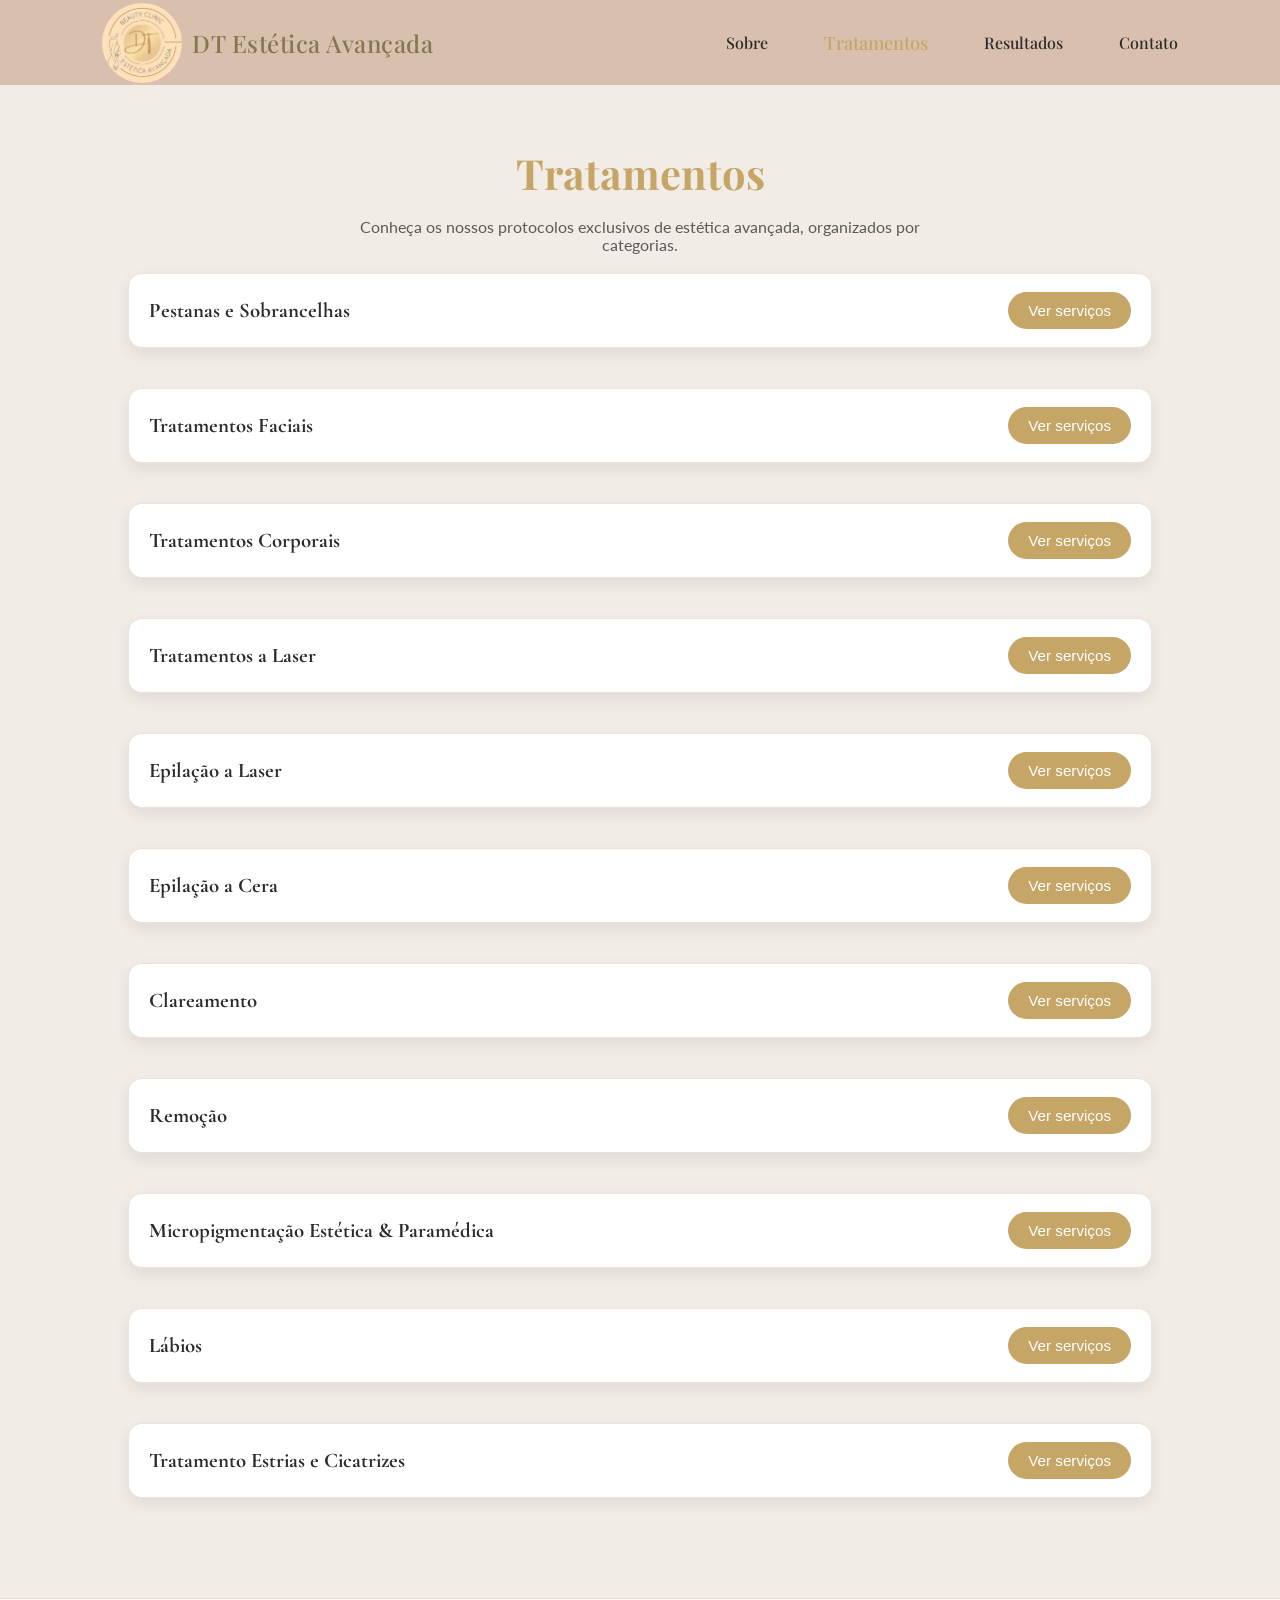
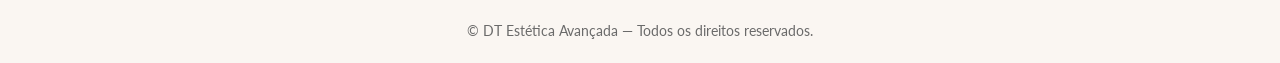
==== tratamentos.html @ d6fdc786 "upgrade" ====
<!DOCTYPE html>
<html lang="pt-BR">

<head>
  <meta charset="UTF-8">
  <title>Tratamentos – DT Estética Avançada</title>
  <meta name="viewport" content="width=device-width, initial-scale=1.0">
  <link rel="stylesheet" href="./assets/css/styles.css?v=2">
  <link
    href="https://fonts.googleapis.com/css2?family=Playfair+Display:wght@500;700&family=Lato:wght@300;400;700&display=swap"
    rel="stylesheet">
  <link href="https://fonts.googleapis.com/css2?family=Cormorant+Garamond:wght@300;400;500;600;700&display=swap"
    rel="stylesheet">

</head>

<body>

  <header class="topbar">
    <a href="index.html" class="logo">
      <img src="./assets/img/logo-dt1.png" alt="Logo DT Estética Avançada">
      <span class="brand-name">DT Estética Avançada</span>
    </a>

    <nav class="menu-desktop">
      <a href="index.html#sobre">Sobre</a>
      <a href="tratamentos.html" class="active">Tratamentos</a>
      <a href="index.html#resultados">Resultados</a>
      <a href="index.html#contato">Contato</a>
    </nav>

    <button class="menu-toggle">
      <span></span>
      <span></span>
      <span></span>
    </button>
  </header>

  <!-- MENU MOBILE -->
  <nav class="menu-mobile">
    <a href="index.html#sobre">Sobre</a>
    <a href="tratamentos.html" class="active">Tratamentos</a>
    <a href="index.html#resultados">Resultados</a>
    <a href="index.html#contato">Contato</a>
  </nav>
  <section id="tratamentos" class="section section-dark">
    <h2 class="section-title">Tratamentos</h2>
    <p class="section-text">
      Conheça os nossos protocolos exclusivos de estética avançada, organizados por categorias.
    </p>

    <br>

    <!-- ================================== -->
    <!-- CATEGORIA: Pestanas e Sobrancelhas -->
    <!-- ================================== -->
    
    <div class="categoria">
      <div class="categoria-header">
        <div class="categoria-info">
          <!-- <img src="./assets/img/pestana.jpg" altg="Pestanas e Sobrancelhas" class="categoria-img"> -->
          <h3 id="pestanas">Pestanas e Sobrancelhas</h3>
        </div>
        <button class="categoria-toggle">Ver serviços</button>
      </div>

      <div class="categoria-content">

        <div class="tratamento-card">
          <div class="card-header">
            <h4>Design de sobrancelha com Henna</h4>
            <button class="card-toggle">Abrir</button>
          </div>
          <div class="card-content">
            <p>Experimente a arte das sobrancelhas perfeitas com o nosso serviço de design de sobrancelhas com henna.
              Esta técnica irresistível realça a sua beleza natural, proporcionando sobrancelhas bem definidas e com uma
              cor vibrante que dura várias semanas. A henna garante um efeito duradouro e é uma alternativa mais suave
              em comparação com os métodos tradicionais de tintura. Deixe que os nossos profissionais cuidem de si e
              revelem o melhor do seu olhar de forma segura e elegante.</p>
            <p><strong>Preço:</strong> 13€</p>
            <p style="font-size: 14px; color: grey;">40 min</p>
            <button class="btn-agendar">Agendar</button>
          </div>
        </div>

        <div class="tratamento-card">
          <div class="card-header">
            <h4>Threading de Sobrancelhas</h4>
            <button class="card-toggle">Abrir</button>
          </div>
          <div class="card-content">
            <p>Desfrute de sobrancelhas perfeitamente moldadas com a nossa técnica de threading. Este método gentil
              realça a sua beleza natural, proporcionando um acabamento limpo e definido. Sinta-se confiante e radiante
              com sobrancelhas bem feitas e de forma impecável.</p>
            <p><strong>Preço:</strong> 13€</p>
            <p style="font-size: 14px; color: grey;">15 min</p>
            <button class="btn-agendar">Agendar</button>
          </div>
        </div>

        <div class="tratamento-card">
          <div class="card-header">
            <h4>Threading Buço + queixo</h4>
            <button class="card-toggle">Abrir</button>
          </div>
          <div class="card-content">
            <p>Experimente uma definição perfeita para o seu buço e queixo com a técnica de threading. Este serviço
              delicado remove pelos indesejados de forma precisa, deixando a sua pele suave e com um aspeto impecável.
            </p>
            <p><strong>Preço:</strong> 14px</p>
            <p style="font-size: 14px; color: grey;">20 min</p>
            <button class="btn-agendar">Agendar</button>
          </div>
        </div>

        <div class="tratamento-card">
          <div class="card-header">
            <h4>Combo Threading buço e sobrancelhas</h4>
            <button class="card-toggle">Abrir</button>
          </div>
          <div class="card-content">
            <p>Revitalize o seu olhar com a nossa combinação perfeita de threading para buço e sobrancelhas. Este
              serviço delicado e preciso garante um acabamento limpo e elegante, realçando a sua beleza natural de forma
              imediata e eficaz.</p>
            <p><strong>Preço:</strong> 21,50€</p>
            <p style="font-size: 14px; color: grey;">20 min</p>
            <button class="btn-agendar">Agendar</button>
          </div>
        </div>

        <div class="tratamento-card">
          <div class="card-header">
            <h4>Threading Buço</h4>
            <button class="card-toggle">Abrir</button>
          </div>
          <div class="card-content">
            <p>Realce a beleza do seu rosto com uma técnica milenar que remove suavemente os pelos do buço.</p>
            <p><strong>Preço:</strong> 9€</p>
            <p style="font-size: 14px; color: grey;">15 min</p>
            <button class="btn-agendar">Agendar</button>
          </div>
        </div>

        <div class="tratamento-card">
          <div class="card-header">
            <h4>Threading rosto completo</h4>
            <button class="card-toggle">Abrir</button>
          </div>
          <div class="card-content">
            <p>Desfrute de um rosto perfeitamente definido com o nosso serviço de threading completo. Esta técnica
              delicada remove suavemente os pelos indesejados, realçando a sua beleza natural e proporcionando um
              acabamento suave e elegante. Sinta-se confiante e radiante!</p>
            <p><strong>Preço:</strong> 30€</p>
            <p style="font-size: 14px; color: grey;">35 min</p>
            <button class="btn-agendar">Agendar</button>
          </div>
        </div>

        <div class="tratamento-card">
          <div class="card-header">
            <h4>Threading maçãs do rosto</h4>
            <button class="card-toggle">Abrir</button>
          </div>
          <div class="card-content">
            <p>Através de um processo de threading, proporcionamos definição e suavidade, resultando numa aparência
              fresca e natural. Experimente a beleza de um acabamento impecável e sinta-se radiante todos os dias.</p>
            <p><strong>Preço:</strong> 9,50€</p>
            <p style="font-size: 14px; color: grey;">20 min</p>
            <button class="btn-agendar">Agendar</button>
          </div>
        </div>

        <div class="tratamento-card">
          <div class="card-header">
            <h4>Lifting de pestanas</h4>
            <button class="card-toggle">Abrir</button>
          </div>
          <div class="card-content">
            <p>Dê um toque especial ao seu olhar com um lifting de pestanas, uma técnica que realça a forma natural dos
              seus cílios. Desfrute de um efeito levantado que proporciona um olhar mais aberto e radiante, sem a
              necessidade de rímel. A simplicidade do tratamento oferece uma beleza duradoura que ilumina o seu dia a
              dia.</p>
            <p><strong>Preço:</strong> 30,00€</p>
            <p style="font-size: 14px; color: grey;">1 h e 30 min</p>
            <button class="btn-agendar">Agendar</button>
          </div>
        </div>

        <div class="tratamento-card">
          <div class="card-header">
            <h4>Brow lamination</h4>
            <button class="card-toggle">Abrir</button>
          </div>
          <div class="card-content">
            <p>Transforme o seu olhar com a técnica de laminação de sobrancelhas, que realça a sua beleza natural. Este
              serviço não só alisa e define os fios, mas também oferece uma coloração que intensifica a expressão do seu
              rosto. A laminação é ideal para quem deseja sobrancelhas perfeitas e bem preservadas, garantindo um visual
              elegante e sofisticado. Deixe-nos cuidar das suas sobrancelhas, para que você possa brilhar em qualquer
              ocasião.</p>
            <p><strong>Preço:</strong> 30,00€</p>
            <p style="font-size: 14px; color: grey;">40 min</p>
            <button class="btn-agendar">Agendar</button>
          </div>
        </div>

        <div class="tratamento-card">
          <div class="card-header">
            <h4>Lifting de pestanas</h4>
            <button class="card-toggle">Abrir</button>
          </div>
          <div class="card-content">
            <p>Dê um toque especial ao seu olhar com um lifting de pestanas, uma técnica que realça a forma natural dos
              seus cílios. Desfrute de um efeito levantado que proporciona um olhar mais aberto e radiante, sem a
              necessidade de rímel. A simplicidade do tratamento oferece uma beleza duradoura que ilumina o seu dia a
              dia.</p>
            <p><strong>Preço:</strong> 30,00€</p>
            <p style="font-size: 14px; color: grey;">1 h e 30 min</p>
            <button class="btn-agendar">Agendar</button>
          </div>
        </div>
      </div>
    </div>

    <!-- ===================== -->
    <!-- CATEGORIA: Tratamentos Faciais-->
    <!-- ===================== -->
    <div class="categoria">
      <div class="categoria-header">
        <div class="categoria-info">
          <!-- <img src="./assets/img/micropigmentacao.png" alt="Micropigmentação Estética e Paramédica" class="categoria-img"> -->
          <h3 id="facial">Tratamentos Faciais</h3>
        </div>
        <button class="categoria-toggle">Ver serviços</button>
      </div>

      <div class="categoria-content">

        <div class="tratamento-card">
          <div class="card-header">
            <h4>Limpeza de Pele Suave (manutenção)</h4>
            <button class="card-toggle">Abrir</button>
          </div>
          <div class="card-content">
            <p>Revitalize a sua pele com uma experiência de limpeza suave que deixa o seu rosto fresco e radiante. Este
              tratamento delicado remove impurezas, promovendo um aspecto saudável e luminoso, perfeito para a
              manutenção da sua beleza natural.</p>
            <p><strong>Preço:</strong> 45€</p>
            <p style="font-size: 14px; color: grey;">1 h</p>
            <button class="btn-agendar">Agendar</button>
          </div>
        </div>

        <div class="tratamento-card">
          <div class="card-header">
            <h4>Limpeza de Pele Profunda Personalizada</h4>
            <button class="card-toggle">Abrir</button>
          </div>
          <div class="card-content">
            <p>Renove a sua pele com um tratamento completo que a desintoxica e revitaliza. A nossa Limpeza de Pele
              Profunda Personalizada combina higienização e esfoliação com a extração de cravos e impurezas, seguido da
              aplicação de ativos calmantes e hidratantes.</p>
            <br>
            <p>Diferenciamos o nosso serviço com uma análise detalhada da pele, garantindo que as suas necessidades
              específicas sejam atendidas. Com a LED terapia, promovemos regeneração, cicatrização e controle da
              oleosidade, acompanhando cada passo com conselhos personalizados para o cuidado em casa.</p>
            <br>
            <p>Experimente o resultado de uma pele mais limpa, equilibrada, luminosa e saudável. Ideal para quem busca
              não apenas uma limpeza, mas um verdadeiro tratamento profissional.</p>
            <p><strong>Preço:</strong> 70€</p>
            <p style="font-size: 14px; color: grey;">2 h</p>
            <button class="btn-agendar">Agendar</button>
          </div>
        </div>

        <div class="tratamento-card">
          <div class="card-header">
            <h4>Combo Glow (Limpeza de Pele + Peeling Hollywood)</h4>
            <button class="card-toggle">Abrir</button>
          </div>
          <div class="card-content">
            <p>Descubra um brilho radiante com o nosso tratamento que combina limpeza profunda e peeling Hollywood. Este
              processo revitalizante remove impurezas e renova a pele, proporcionando uma aparência fresca e luminosa.
              Sinta-se confiante e rejuvenescida com cada sessão.</p>
            <p><strong>Preço:</strong> 149€</p>
            <p style="font-size: 14px; color: grey;">2 h</p>
            <button class="btn-agendar">Agendar</button>
          </div>
        </div>

        <div class="tratamento-card">
          <div class="card-header">
            <h4>Protocolo de rejuvenescimento (suavização de rugas e linhas de expressão)</h4>
            <button class="card-toggle">Abrir</button>
          </div>
          <div class="card-content">
            <p>Descubra os benefícios transformadores da combinação de radiofrequência e fios de seda, uma abordagem
              inovadora para o rejuvenescimento facial. Este tratamento visa suavizar rugas e linhas de expressão,
              promovendo uma pele mais firme e radiante. Ao estimular a produção de colágeno, ele revitaliza a pele
              enquanto os fios de seda proporcionam sustentação instantânea. Ideal para quem busca uma aparência
              rejuvenescida e equilibrada, este protocolo oferece resultados visíveis e duradouros. Experimente e sinta
              a diferença na sua pele!</p>
            <p><strong>Preço:</strong> a partir de 65€</p>
            <p style="font-size: 14px; color: grey;">1 h</p>
            <button class="btn-agendar">Agendar</button>
          </div>
        </div>

        <div class="tratamento-card">
          <div class="card-header">
            <h4>Radiofrequência facial</h4>
            <button class="card-toggle">Abrir</button>
          </div>
          <div class="card-content">
            <p>Descubra um tratamento inovador que ajuda a estimular a firmeza e a elasticidade da pele do rosto. A
              radiofrequência facial é uma opção eficaz para promover um aspecto rejuvenescido, resultando numa pele
              visivelmente mais tonificada e suave.</p>
            <p><strong>Preço:</strong> 40€</p>
            <p style="font-size: 14px; color: grey;">40 min</p>
            <button class="btn-agendar">Agendar</button>
          </div>
        </div>

        <div class="tratamento-card">
          <div class="card-header">
            <h4>BBGLOW (efeito de pele uniforme/base)</h4>
            <button class="card-toggle">Abrir</button>
          </div>
          <div class="card-content">
            <p>Experimente um brilho radiante e uma aparência suave com o nosso tratamento BB Glow. Esta técnica
              inovadora proporciona um efeito luminoso à sua pele, a hidratação e uniformização são promovidas. Ideal
              para quem procura uma pele com aspecto saudável e vibrante.</p>
            <p><strong>Preço:</strong> 60€</p>
            <p style="font-size: 14px; color: grey;">1 h</p>
            <button class="btn-agendar">Agendar</button>
          </div>
        </div>

        <div class="tratamento-card">
          <div class="card-header">
            <h4>Dermaplaning</h4>
            <button class="card-toggle">Abrir</button>
          </div>
          <div class="card-content">
            <p>Experimente uma pele suave e radiante com um tratamento que elimina células mortas e pelos finos. Este
              serviço proporciona uma limpeza profunda, preparando a sua pele para receber outros cuidados e maquiagem
              de forma mais eficaz. Sinta a diferença e renove o seu brilho natural!</p>
            <p><strong>Preço:</strong> 30€</p>
            <p style="font-size: 14px; color: grey;">30 min</p>
            <button class="btn-agendar">Agendar</button>
          </div>
        </div>

        <div class="tratamento-card">
          <div class="card-header">
            <h4>Microagulhamento (Tratamento de poros, redução de cicatrizes de acne, suavização de rugas finas)</h4>
            <button class="card-toggle">Abrir</button>
          </div>
          <div class="card-content">
            <p>Descubra uma pele renovada através de uma técnica inovadora que promove a regeneração celular. O
              microagulhamento cria micro-perfurações na pele, estimulando a produção de colágeno e oferecendo uma
              aparência saudável e revitalizada. Esta abordagem avançada é ideal para quem deseja um rosto mais jovem e
              radiante. Transforme a sua pele e sinta a diferença!</p>
            <p><strong>Preço:</strong> 70€</p>
            <p style="font-size: 14px; color: grey;">40 min</p>
            <button class="btn-agendar">Agendar</button>
          </div>
        </div>

        <div class="tratamento-card">
          <div class="card-header">
            <h4>Peeling Hollywood</h4>
            <button class="card-toggle">Abrir</button>
          </div>
          <div class="card-content">
            <p>Experimente uma transformação radiante com o nosso tratamento Peeling Hollywood. Este peeling facial
              suaviza a pele, promovendo um brilho saudável e rejuvenescido, perfeito para revitalizar a sua aparência e
              destacar a sua beleza natural.</p>
            <p><strong>Preço:</strong> 70€</p>
            <p style="font-size: 14px; color: grey;">40 min</p>
            <button class="btn-agendar">Agendar</button>
          </div>
        </div>

        <div class="tratamento-card">
          <div class="card-header">
            <h4>Tratamento para melasma</h4>
            <button class="card-toggle">Abrir</button>
          </div>
          <div class="card-content">
            <p>Transforme a aparência da sua pele com um tratamento especializado que visa reduzir a pigmentação e
              uniformizar o tom. Este serviço proporciona cuidados direcionados para minimizar a visibilidade do
              melasma, deixando a sua pele mais radiante e saudável.</p>
            <p><strong>Preço:</strong> 70€</p>
            <p style="font-size: 14px; color: grey;">1 h</p>
            <button class="btn-agendar">Agendar</button>
          </div>
        </div>

        <div class="tratamento-card">
          <div class="card-header">
            <h4>Radiofrequência avançada (diatermia) + ativos</h4>
            <button class="card-toggle">Abrir</button>
          </div>
          <div class="card-content">
            <p>Descubra o poder da radiofrequência avançada para uma pele mais firme e rejuvenescida. Este tratamento
              inovador utiliza tecnologia tecar terapia para estimular a produção de colágeno, promovendo um efeito
              tensor imediado. Ideal para suavizar linhas de expressão e melhorar a elasticidade da pele do rosto, esta
              técnica não invasiva é a solução perfeita para quem busca um aspecto mais jovem e radiante. Aproveite os
              benefícios de um tratamento seguro e eficaz, personalizado para realçar a sua beleza natural.</p>
            <p><strong>Preço:</strong> a partir de 65€</p>
            <p style="font-size: 14px; color: grey;">40 min</p>
            <button class="btn-agendar">Agendar</button>
          </div>
        </div>

      </div>
    </div>


    <!-- ===================== -->
    <!-- CATEGORIA: Tratamentos Corporais-->
    <!-- ===================== -->
    <div class="categoria">
      <div class="categoria-header">
        <div class="categoria-info">
          <!-- <img src="./assets/img/facial.png" alt="Tratamentos Faciais" class="categoria-img"> -->
          <h3 id="corporal">Tratamentos Corporais</h3>
        </div>
        <button class="categoria-toggle">Ver serviços</button>
      </div>
      <div class="categoria-content">

        <div class="tratamento-card">
          <div class="card-header">
            <h4>Pressoterapia (corpo inteiro) + Drenagem (1 zona)</h4>
            <button class="card-toggle">Abrir</button>
          </div>
          <div class="card-content">
            <p>Descubra uma experiência única com a combinação perfeita de Pressoterapia e Drenagem. Este tratamento revitalizante ajuda a melhorar a circulação e a promover um bem-estar geral, proporcionando uma sensação de leveza e relaxamento ao corpo. Experimente a harmonia entre pressão e drenagem para um cuidado completo e completo do seu corpo.</p>
            <p><strong>Preço:</strong> 60€</p>
            <p style="font-size: 14px; color: grey;">1 h</p>
            <button class="btn-agendar">Agendar</button>
          </div>
        </div>

        <div class="tratamento-card">
          <div class="card-header">
            <h4>Protocolo anticelulítico + Ativos</h4>
            <button class="card-toggle">Abrir</button>
          </div>
          <div class="card-content">
            <p>Revitalize seu corpo com o nosso inovador Protocolo Anticelulitico. Este tratamento especializado utiliza a eletroterapia para ajudar a reduzir a aparência da celulite, proporcionando uma pele mais suave e tonificada. Experimente uma técnica eficaz que combina tecnologia avançada com cuidados personalizados, e sinta a diferença ao longo das sessões. O nosso objetivo é deixar você mais confiante e satisfeita com seu corpo.</p>
            <p><strong>Preço:</strong> 60€</p>
            <p style="font-size: 14px; color: grey;">1 h</p>
            <button class="btn-agendar">Agendar</button>
          </div>
        </div>

        <div class="tratamento-card">
          <div class="card-header">
            <h4>Tratamento abdômen flacidez (Diatermia)</h4>
            <button class="card-toggle">Abrir</button>
          </div>
          <div class="card-content">
            <p>Experimente uma abordagem inovadora para combater a flacidez abdominal com a diatermia. Este tratamento proporciona uma sensação de bem-estar enquanto promove a firmeza da pele, ajudando a melhorar a sua aparência e a sua autoconfiança. Sinta-se renovado e revitalizado com este serviço especializado.</p>
            <p><strong>Preço:</strong> 80€</p>
            <p style="font-size: 14px; color: grey;">1 h</p>
            <button class="btn-agendar">Agendar</button>
          </div>
        </div>

        <div class="tratamento-card">
          <div class="card-header">
            <h4>EMS (Tonificação muscular) + ativo</h4>
            <button class="card-toggle">Abrir</button>
          </div>
          <div class="card-content">
            <p>Experimente um novo nível de bem-estar com o nosso tratamento de tonificação muscular. Este serviço visa ajudar a fortalecer e definir a musculatura, promovendo uma sensação de leveza e bem-estar.</p>
            <p><strong>Preço:</strong> 45€</p>
            <p style="font-size: 14px; color: grey;">40 m</p>
            <button class="btn-agendar">Agendar</button>
          </div>
        </div>

        <div class="tratamento-card">
          <div class="card-header">
            <h4>Lipolaser + massagem + ativo</h4>
            <button class="card-toggle">Abrir</button>
          </div>
          <div class="card-content">
            <p>Experimente uma nova abordagem para a eliminação de gordura localizada de forma eficaz e não invasiva. O tratamento com Lipolaser utiliza tecnologia avançada para ajudar a esculpir o seu corpo, proporcionando uma sensação de renovação e bem-estar. Sinta-se mais confiante e radiante após cada sessão.</p>
            <p><strong>Preço:</strong> 45€</p>
            <p style="font-size: 14px; color: grey;">40 m</p>
            <button class="btn-agendar">Agendar</button>
          </div>
        </div>

        <div class="tratamento-card">
          <div class="card-header">
            <h4>Drenagem linfática (corpo inteiro)</h4>
            <button class="card-toggle">Abrir</button>
          </div>
          <div class="card-content">
            <p>Descubra um mundo de bem-estar com uma massagem relaxante que promove a drenagem linfática. Este tratamento suave ajuda a reduzir o inchaço, melhora a circulação e proporciona uma sensação de leveza e frescura ao seu corpo. Deixe-se envolver por um momento de pura tranquilidade e autocuidado..</p>
            <p><strong>Preço:</strong> 65€</p>
            <p style="font-size: 14px; color: grey;">40 m</p>
            <button class="btn-agendar">Agendar</button>
          </div>
        </div>

        <div class="tratamento-card">
          <div class="card-header">
            <h4>Drenagem linfática (Abdômen + Braços + Pernas)</h4>
            <button class="card-toggle">Abrir</button>
          </div>
          <div class="card-content">
            <p>Descubra o relaxamento e o bem-estar que a drenagem linfática proporciona. Este tratamento suave e revitalizante é ideal para ajudar a reduzir a retenção de líquidos e promover a circulação saudável no abdômen, braços e pernas, permitindo que sinta-se leve e renovado.</p>
            <p><strong>Preço:</strong> 55€</p>
            <p style="font-size: 14px; color: grey;">1 h</p>
            <button class="btn-agendar">Agendar</button>
          </div>
        </div>

        <div class="tratamento-card">
          <div class="card-header">
            <h4>Drenagem linfática (abdômen)</h4>
            <button class="card-toggle">Abrir</button>
          </div>
          <div class="card-content">
            <p>Liberte-se do inchaço e sinta-se mais leve com a massagem de drenagem linfática focada no abdômen. Este tratamento delicado ajuda a promover a circulação e a eliminar toxinas, proporcionando uma sensação de bem-estar e relaxamento. Experimente uma pausa revigorante na sua rotina.</p>
            <p><strong>Preço:</strong> 40€</p>
            <p style="font-size: 14px; color: grey;">40 min</p>
            <button class="btn-agendar">Agendar</button>
          </div>
        </div>

        <div class="tratamento-card">
          <div class="card-header">
            <h4>Drenagem linfática (pernas)</h4>
            <button class="card-toggle">Abrir</button>
          </div>
          <div class="card-content">
            <p>Desfrute de uma sensação de leveza e bem-estar com a massagem de drenagem linfática para as pernas. Este tratamento suave ajuda a reduzir o inchaço e a promover a circulação, proporcionando uma experiência relaxante e revitalizante. Deixe as suas pernas renovadas e prontas para brilhar!</p>
            <p><strong>Preço:</strong> 40€</p>
            <p style="font-size: 14px; color: grey;">40 min</p>
            <button class="btn-agendar">Agendar</button>
          </div>
        </div>

        <div class="tratamento-card">
          <div class="card-header">
            <h4>Drenagem linfática (braços)</h4>
            <button class="card-toggle">Abrir</button>
          </div>
          <div class="card-content">
            <p>Liberte-se da tensão e do inchaço com esta massagem rejuvenescente para os braços. Este tratamento visa promover uma melhor circulação e bem-estar, ajudando a relaxar e revitalizar a sua pele. Sinta a diferença com um pouco de cuidado dedicado só a si.</p>
            <p><strong>Preço:</strong> 30€</p>
            <p style="font-size: 14px; color: grey;">25 min</p>
            <button class="btn-agendar">Agendar</button>
          </div>
        </div>

        <div class="tratamento-card">
          <div class="card-header">
            <h4>Detox corporal (manta de sudação + massagem + creme termo ativo)</h4>
            <button class="card-toggle">Abrir</button>
          </div>
          <div class="card-content">
            <p>Revitalize o seu corpo e mente com uma massagem que favorece a desintoxicação. Este tratamento ajuda a eliminar toxinas e a promover uma sensação de bem-estar, proporcionando uma experiência relaxante que irá deixar você renovado.</p>
            <p><strong>Preço:</strong> 50€</p>
            <p style="font-size: 14px; color: grey;">1 h</p>
            <button class="btn-agendar">Agendar</button>
          </div>
        </div>

        <div class="tratamento-card">
          <div class="card-header">
            <h4>Massagem relaxante (Corpo Inteiro)</h4>
            <button class="card-toggle">Abrir</button>
          </div>
          <div class="card-content">
            <p>Desfrute de um momento de puro relaxamento com nossa massagem relaxante de corpo inteiro. Esta experiência é perfeita para aliviar tensões e promover uma sensação de bem-estar, cuidando do seu corpo e mente num ambiente acolhedor e tranquilo.</p>
            <p><strong>Preço:</strong> 65€</p>
            <p style="font-size: 14px; color: grey;">1 h</p>
            <button class="btn-agendar">Agendar</button>
          </div>
        </div>

        <div class="tratamento-card">
          <div class="card-header">
            <h4>Ultrassom + massagem modeladora</h4>
            <button class="card-toggle">Abrir</button>
          </div>
          <div class="card-content">
            <p>O tratamento de ultrassom é uma opção inovadora e eficaz para cuidar do seu corpo. Com tecnologia avançada, este serviço promove a suavização da pele e o alívio de tensões, proporcionando uma experiência relaxante e revitalizante. Descubra um novo nível de bem-estar e conforto para o seu corpo.</p>
            <p><strong>Preço:</strong> 45€</p>
            <p style="font-size: 14px; color: grey;">40 min</p>
            <button class="btn-agendar">Agendar</button>
          </div>
        </div>

        <div class="tratamento-card">
          <div class="card-header">
            <h4>Vacuoterapia</h4>
            <button class="card-toggle">Abrir</button>
          </div>
          <div class="card-content">
            <p>Descubra uma técnica inovadora que transforma seu corpo com resultados visíveis. A vacuoterapia estimula a circulação e facilita a drenagem linfática, levando a uma silhueta mais esculpida. Este tratamento eficaz e não invasivo não só realça sua beleza natural, mas também proporciona um profundo sentimento de relaxamento e bem-estar. Experimente e sinta a diferença na sua rotina de cuidados corporais.</p>
            <p><strong>Preço:</strong> 40€</p>
            <p style="font-size: 14px; color: grey;">40 min</p>
            <button class="btn-agendar">Agendar</button>
          </div>
        </div>

        <div class="tratamento-card">
          <div class="card-header">
            <h4>Radiofrequência corporal + massagem + ativos</h4>
            <button class="card-toggle">Abrir</button>
          </div>
          <div class="card-content">
            <p></p>
            <p><strong>Preço:</strong> 45€</p>
            <p style="font-size: 14px; color: grey;">40 min</p>
            <button class="btn-agendar">Agendar</button>
          </div>
        </div>

        <div class="tratamento-card">
          <div class="card-header">
            <h4>Criolipólise</h4>
            <button class="card-toggle">Abrir</button>
          </div>
          <div class="card-content">
            <p>Descubra uma forma inovadora de contornar a gordura localizada. A Criolipolise utiliza a tecnologia de resfriamento para ajudar a esculpir o corpo, proporcionando um tratamento eficaz e não invasivo. É a solução ideal para quem procura uma abordagem moderna e segura para melhorar a silhueta.</p>
            <p><strong>Preço:</strong> 250€</p>
            <p style="font-size: 14px; color: grey;">1 h</p>
            <button class="btn-agendar">Agendar</button>
          </div>
        </div>

        <div class="tratamento-card">
          <div class="card-header">
            <h4>Método SLIM DT (Harmonização Corporal 360°)</h4>
            <button class="card-toggle">Abrir</button>
          </div>
          <div class="card-content">
            <p>Descubra um novo patamar de bem-estar com a Harmonização Corporal. Este tratamento inovador combina técnicas avançadas para realçar sua silhueta de forma natural e harmoniosa. Beneficie-se de resultados visíveis e duradouros que promovem a sua autoestima e confiança. Permita-se essa transformação e sinta a diferença. Venha conhecer este método exclusivo, desenhado para atender suas necessidades corporais de maneira eficaz e gentil.</p>
            <p><strong>Preço:</strong> 1000€</p>
            <p style="font-size: 14px; color: grey;">3 h</p>
            <button class="btn-agendar">Agendar</button>
          </div>
        </div>
      </div>
    </div>


    <!-- ===================== -->
    <!-- CATEGORIA: tratamentos a laser -->
    <!-- ===================== -->
    <div class="categoria">
      <div class="categoria-header">
        <div class="categoria-info">
          <!-- <img src="./assets/img/depilacao.png" alt="Depilação" class="categoria-img"> -->
          <h3 id="laser">Tratamentos a Laser</h3>
        </div>
        <button class="categoria-toggle">Ver serviços</button>
      </div>

      <div class="categoria-content">

        <div class="tratamento-card">
          <div class="card-header">
            <h4>Tratamento vascular (raios)</h4>
            <button class="card-toggle">Abrir</button>
          </div>
          <div class="card-content">
            <p>Descubra uma nova abordagem para o cuidado das suas pernas com um tratamento que visa a redução de varizes. Esta solução, simples e eficaz, pode ajudar a melhorar a aparência da sua pele, proporcionando um efeito mais saudável e uniforme.</p>
            <p><strong>Preço:</strong> 45€</p>
            <p style="font-size: 14px; color: grey;"> 30 m</p>
            <button class="btn-agendar">Agendar</button>
          </div>
        </div>

        <div class="tratamento-card">
          <div class="card-header">
            <h4>Tratamento para herpes labial (3 sessões)</h4>
            <button class="card-toggle">Abrir</button>
          </div>
          <div class="card-content">
            <p>O seu sorriso merece o melhor cuidado. O tratamento para herpes labial é uma solução eficaz que atua diretamente na pele dos lábios, promovendo um alívio rápido e uma recuperação saudável. Venha experimentar uma abordagem profissional que visa restaurar a sua confiança e bem-estar.</p>
            <p><strong>Preço:</strong> 99€</p>
            <p style="font-size: 14px; color: grey;"> 15 m</p>
            <button class="btn-agendar">Agendar</button>
          </div>
        </div>

        <div class="tratamento-card">
          <div class="card-header">
            <h4>Tratamento fungos e micoses de unha</h4>
            <button class="card-toggle">Abrir</button>
          </div>
          <div class="card-content">
            <p>Revitalize a saúde das suas unhas com um tratamento inovador que combate fungos e micoses. Este serviço utiliza tecnologia avançada para promover a recuperação e bem-estar das suas unhas, garantindo que se sintam e pareçam saudáveis novamente.</p>
            <p><strong>Preço:</strong> 50€</p>
            <p style="font-size: 14px; color: grey;"> 20 m</p>
            <button class="btn-agendar">Agendar</button>
          </div>
        </div>
      </div>
    </div>


    <!-- ===================== -->
    <!-- CATEGORIA: Epilação a laser -->
    <!-- ===================== -->
    <div class="categoria">
      <div class="categoria-header">
        <div class="categoria-info">
          <!-- <img src="./assets/img/remodelacao.png" alt="Remodelação Corporal" class="categoria-img"> -->
          <h3 id="epilacao-laser">Epilação a Laser</h3>
        </div>
        <button class="categoria-toggle">Ver serviços</button>
      </div>

      <div class="categoria-content">

        <div class="tratamento-card">
          <div class="card-header">
            <h4>Buço + queixo</h4>
            <button class="card-toggle">Abrir</button>
          </div>
          <div class="card-content">
            <p></p>
            <p><strong>Preço:</strong> 20€</p>
            <button class="btn-agendar">Agendar</button>
            <p style="font-size: 14px; color: grey;"> 20 m</p>
          </div>
        </div>

        <div class="tratamento-card">
          <div class="card-header">
            <h4>Corpo completo ( Axila + virilha completa + pernas completas)</h4>
            <button class="card-toggle">Abrir</button>
          </div>
          <div class="card-content">
            <p>Experimente o conforto e a suavidade da pele perfeitamente depilada com a nossa depilação a laser. Este serviço abrangente elimina os pelos das axilas, virilhas e pernas, proporcionando resultados duradouros e uma pele lisinha. Ideal para quem busca praticidade e conforto no dia a dia.</p>
            <p><strong>Preço:</strong> 70€</p>
            <p style="font-size: 14px; color: grey;"> 1 h</p>
            <button class="btn-agendar">Agendar</button>
          </div>
        </div>

        <div class="tratamento-card">
          <div class="card-header">
            <h4>Corpo completo ( axila + virilha completa + pernas completas + braços completos )</h4>
            <button class="card-toggle">Abrir</button>
          </div>
          <div class="card-content">
            <p></p>
            <p><strong>Preço:</strong> 85€</p>
            <p style="font-size: 14px; color: grey;"> 1 h</p>
            <button class="btn-agendar">Agendar</button>
            
          </div>
        </div>

        <div class="tratamento-card">
          <div class="card-header">
            <h4>Corpo completo (Axila + Virilha completa + pernas completas + braços completos + rosto completo)</h4>
            <button class="card-toggle">Abrir</button>
          </div>
          <div class="card-content">
            <p></p>
            <p><strong>Preço:</strong> 95€</p>
            <p style="font-size: 14px; color: grey;"> 1 h e 30 m</p>
            <button class="btn-agendar">Agendar</button>
          
          </div>
        </div>

        <div class="tratamento-card">
          <div class="card-header">
            <h4>Virilha Completa (parte íntima toda) + perinal</h4>
            <button class="card-toggle">Abrir</button>
          </div>
          <div class="card-content">
            <p></p>
            <p><strong>Preço:</strong> 35€</p>
            <p style="font-size: 14px; color: grey;"> 20 m</p>
            <button class="btn-agendar">Agendar</button>
          </div>
        </div>

        <div class="tratamento-card">
          <div class="card-header">
            <h4>Axilas</h4>
            <button class="card-toggle">Abrir</button>
          </div>
          <div class="card-content">
            <p></p>
            <p><strong>Preço:</strong> 25€</p>
            <p style="font-size: 14px; color: grey;"> 10 m</p>
            <button class="btn-agendar">Agendar</button>
          </div>
        </div>

        <div class="tratamento-card">
          <div class="card-header">
            <h4>Axila + Virilha (completa)</h4>
            <button class="card-toggle">Abrir</button>
          </div>
          <div class="card-content">
            <p>Desfrute de uma pele suave e sem pelos com o tratamento de depilação a laser nas axilas e virilha completa. Este serviço oferece uma solução eficaz e duradoura para a remoção de pelos indesejados, proporcionando conforto e confiança no seu dia a dia.</p>
            <p><strong>Preço:</strong> 55€</p>
            <p style="font-size: 14px; color: grey;"> 1 h</p>
            <button class="btn-agendar">Agendar</button>
          </div>
        </div>

        <div class="tratamento-card">
          <div class="card-header">
            <h4>Axila + Virilha (cavada)</h4>
            <button class="card-toggle">Abrir</button>
          </div>
          <div class="card-content">
            <p></p>
            <p><strong>Preço:</strong> 35€</p>
            <p style="font-size: 14px; color: grey;"> 20 m</p>
            <button class="btn-agendar">Agendar</button>
          </div>
        </div>

        <div class="tratamento-card">
          <div class="card-header">
            <h4>Pernas Completa</h4>
            <button class="card-toggle">Abrir</button>
          </div>
          <div class="card-content">
            <p>Experimente a suavidade e a liberdade de uma pele sem pelos com a nossa depilação a laser de pernas inteiras. Este tratamento eficaz proporciona uma solução duradoura para a remoção indesejada de pelos, garantindo uma pele macia e bem cuidada.</p>
            <p><strong>Preço:</strong> 40€</p>
            <p style="font-size: 14px; color: grey;"> 35 m</p>
            <button class="btn-agendar">Agendar</button>
          </div>
        </div>

        <div class="tratamento-card">
          <div class="card-header">
            <h4>Rosto Completo</h4>
            <button class="card-toggle">Abrir</button>
          </div>
          <div class="card-content">
            <p>Experimente a suavidade e o conforto de uma pele livre de pelos com a depilação a laser de rosto completo. Este tratamento eficaz e duradouro ajuda a minimizar a aparência de pelos indesejados, proporcionando um acabamento limpo e radiante ao seu rosto.</p>
            <p><strong>Preço:</strong> 30€</p>
            <p style="font-size: 14px; color: grey;"> 25 m</p>
            <button class="btn-agendar">Agendar</button>
          </div>
        </div>

        <div class="tratamento-card">
          <div class="card-header">
            <h4>Aréola Mamaria</h4>
            <button class="card-toggle">Abrir</button>
          </div>
          <div class="card-content">
            <p>Revitalize a parte mais delicada do seu corpo com a nossa especialidade na remoção de tatuagens da aréola mamária. Este serviço oferece uma abordagem segura e eficiente, proporcionando um resultado harmonioso e natural, destacando a beleza única da sua pele.</p>
            <p><strong>Preço:</strong> 45€</p>
            <p style="font-size: 14px; color: grey;"> 20 m</p>
            <button class="btn-agendar">Agendar</button>
          </div>
        </div>

        <div class="tratamento-card">
          <div class="card-header">
            <h4>Interglúteos</h4>
            <button class="card-toggle">Abrir</button>
          </div>
          <div class="card-content">
            <p>Descubra a suavidade e o conforto que a depilação a laser pode oferecer. Com o tratamento focado na área interglútea, você pode desfrutar de uma pele livre de pelos indesejados, proporcionando uma sensação de frescura e higiene.</p>
            <p><strong>Preço:</strong> 20€</p>
            <p style="font-size: 14px; color: grey;"> 1h e 15 m</p>
            <button class="btn-agendar">Agendar</button>
          </div>
        </div>
        
        <div class="tratamento-card">
          <div class="card-header">
            <h4>Glúteos</h4>
            <button class="card-toggle">Abrir</button>
          </div>
          <div class="card-content">
            <p>Sinta-se confiante e livre com o nosso serviço de depilação a laser para as nádegas. Este tratamento eficaz e confortável remove pelos indesejados, proporcionando uma pele suave e duradoura. Faça uma pausa dos métodos tradicionais e descubra uma nova forma de cuidar do seu corpo com resultados notáveis.</p>
            <p><strong>Preço:</strong> 25€</p>
            <p style="font-size: 14px; color: grey;"> 20 m</p>
            <button class="btn-agendar">Agendar</button>
          </div>
        </div>

        <div class="tratamento-card">
          <div class="card-header">
            <h4>Mãos</h4>
            <button class="card-toggle">Abrir</button>
          </div>
          <div class="card-content">
            <p>Descubra a suavidade e a frescura que as suas mãos merecem com a depilação a laser. Este serviço proporciona uma experiência confortável e eficaz, eliminando os pelos indesejados de forma duradoura, para que possa exibir mãos impecáveis e bem cuidadas em qualquer ocasião.</p>
            <p><strong>Preço:</strong> 15€</p>
            <p style="font-size: 14px; color: grey;"> 15 m</p>
            <button class="btn-agendar">Agendar</button>
          </div>
        </div>

        <div class="tratamento-card">
          <div class="card-header">
            <h4>Pés</h4>
            <button class="card-toggle">Abrir</button>
          </div>
          <div class="card-content">
            <p>Diga adeus aos pelos indesejados com a nossa depilação a laser para os pés e dedos dos pés. Esta técnica avançada proporciona uma solução eficaz e de longa duração, deixando a sua pele suave e bem cuidada. Experimente um tratamento que realça a beleza dos seus pés!</p>
            <p><strong>Preço:</strong> 15€</p>
            <p style="font-size: 14px; color: grey;"> 15 m</p>
            <button class="btn-agendar">Agendar</button>
          </div>
        </div>

        <div class="tratamento-card">
          <div class="card-header">
            <h4>Buço</h4>
            <button class="card-toggle">Abrir</button>
          </div>
          <div class="card-content">
            <p></p>
            <p><strong>Preço:</strong> 15€</p>
            <p style="font-size: 14px; color: grey;"> 15 m</p>
            <button class="btn-agendar">Agendar</button>
          </div>
        </div>

        <div class="tratamento-card">
          <div class="card-header">
            <h4>Corpo inteiro (masculino)</h4>
            <button class="card-toggle">Abrir</button>
          </div>
          <div class="card-content">
            <p></p>
            <p><strong>Preço:</strong> 130€</p>
            <p style="font-size: 14px; color: grey;"> 1 h e 30m</p>
            <button class="btn-agendar">Agendar</button>
          </div>
        </div>
      </div>
    </div>

    <!-- ===================== -->
    <!-- CATEGORIA: Epilação a cera -->
    <!-- ===================== -->

    <div class="categoria">
      <div class="categoria-header">
        <div class="categoria-info">
          <!-- <img src="./assets/img/depilacao.png" alt="Depilação" class="categoria-img"> -->
          <h3 id="epilacao-cera">Epilação a Cera</h3>
        </div>
        <button class="categoria-toggle">Ver serviços</button>
      </div>

      <div class="categoria-content">

        <div class="tratamento-card">
          <div class="card-header">
            <h4>Corpo inteiro</h4>
            <button class="card-toggle">Abrir</button>
          </div>
          <div class="card-content">
            <p>Este tratamento remove eficazmente os pelos indesejados, proporcionando uma pele lisa e sedosa. Experimente a sensação revigorante de um corpo livre de pelos e desfrute de um toque suave por mais tempo.</p>
            <p><strong>Preço:</strong> 45€</p>
            <p style="font-size: 14px; color: grey;"> 1 h</p>
            <button class="btn-agendar">Agendar</button>
          </div>
        </div>

        <div class="tratamento-card">
          <div class="card-header">
            <h4>Virilha completa</h4>
            <button class="card-toggle">Abrir</button>
          </div>
          <div class="card-content">
            <p>Experimente a sensação de suavidade e bem-estar com um tratamento de depilação completo. Este serviço cuida da sua pele, proporcionando uma remoção eficaz dos pelos indesejados, para que se sinta fresca e confiante. Aproveite a nossa técnica cuidadosa e profissional, ideal para todas as ocasiões.</p>
            <p><strong>Preço:</strong> 10€</p>
            <p style="font-size: 14px; color: grey;"> 10 m</p>
            <button class="btn-agendar">Agendar</button>
          </div>
        </div>

        <div class="tratamento-card">
          <div class="card-header">
            <h4>Virilha Bikini</h4>
            <button class="card-toggle">Abrir</button>
          </div>
          <div class="card-content">
            <p>Descubra a suavidade e o conforto de uma depilação completa na linha do bikini. Este tratamento eficaz, realizado com cera, proporciona uma pele lisinha e bem cuidada, ideal para se sentir confiante e fresca em qualquer ocasião.</p>
            <p><strong>Preço:</strong> 15€</p>
            <p style="font-size: 14px; color: grey;"> 1 h</p>
            <button class="btn-agendar">Agendar</button>
          </div>
        </div>

        <div class="tratamento-card">
          <div class="card-header">
            <h4>Pernas Completas</h4>
            <button class="card-toggle">Abrir</button>
          </div>
          <div class="card-content">
            <p>Experimente a suavidade e o conforto de pernas perfeitamente depiladas. A nossa técnica de depilação com cera garante um resultado duradouro e uma pele lisa, ideal para aproveitar qualquer ocasião com confiança e bem-estar.</p>
            <p><strong>Preço:</strong> 25€</p>
            <p style="font-size: 14px; color: grey;"> 1 h</p>
            <button class="btn-agendar">Agendar</button>
          </div>
        </div>

        <div class="tratamento-card">
          <div class="card-header">
            <h4>Sobrancelhas</h4>
            <button class="card-toggle">Abrir</button>
          </div>
          <div class="card-content">
            <p>Realce o seu olhar com um contorno perfeito. A depilação de sobrancelhas com cera proporciona uma forma limpa e definida, ajudando a emoldurar o rosto com elegância. Desfrute de um momento relaxante enquanto confiamos no cuidado dos seus traços.</p>
            <p><strong>Preço:</strong> 10€</p>
            <p style="font-size: 14px; color: grey;"> 10 m</p>
            <button class="btn-agendar">Agendar</button>
          </div>
        </div>

        <div class="tratamento-card">
          <div class="card-header">
            <h4>Queixo</h4>
            <button class="card-toggle">Abrir</button>
          </div>
          <div class="card-content">
            <p>Descubra a suavidade e a frescura de uma pele impecável com a nossa depilação do queixo a cera. Este serviço remove eficazmente os pelos indesejados, proporcionando uma aparência limpa e radiante, ideal para realçar a sua beleza natural.</p>
            <p><strong>Preço:</strong> 5€</p>
            <p style="font-size: 14px; color: grey;"> 10 m</p>
            <button class="btn-agendar">Agendar</button>
          </div>
        </div>

        <div class="tratamento-card">
          <div class="card-header">
            <h4>Buço</h4>
            <button class="card-toggle">Abrir</button>
          </div>
          <div class="card-content">
            <p>Descubra uma forma eficaz de realçar a beleza do seu rosto com a depilação a cera dos lábios. Este tratamento remove suavemente os pelos indesejados, proporcionando uma pele lisa e macia, ideal para um acabamento elegante e radiante.</p>
            <p><strong>Preço:</strong> 10€</p>
            <p style="font-size: 14px; color: grey;"> 10 m</p>
            <button class="btn-agendar">Agendar</button>
          </div>
        </div>

        <div class="tratamento-card">
          <div class="card-header">
            <h4>Axilas</h4>
            <button class="card-toggle">Abrir</button>
          </div>
          <div class="card-content">
            <p>Experimente a suavidade e o conforto de uma depilação com cera nas axilas. Este serviço oferece uma solução eficaz para uma pele lisa e livre de pelos, permitindo que se sinta fresca e confiante no seu dia a dia.</p>
            <p><strong>Preço:</strong> 12€</p>
            <p style="font-size: 14px; color: grey;"> 20 m</p>
            <button class="btn-agendar">Agendar</button>
          </div>
        </div>

        <div class="tratamento-card">
          <div class="card-header">
            <h4>1/2 Perna</h4>
            <button class="card-toggle">Abrir</button>
          </div>
          <div class="card-content">
            <p>Experimente a suavidade e frescura de uma pele livre de pelos com a nossa depilação de meia perna. Este serviço proporciona uma remoção eficaz e rápida dos pelos, garantindo um acabamento bonito e duradouro que realça a sua confiança e beleza.</p>
            <p><strong>Preço:</strong> 16€</p>
            <p style="font-size: 14px; color: grey;"> 30 m</p>
            <button class="btn-agendar">Agendar</button>
          </div>
        </div>
      </div>
    </div>

    <!-- ===================== -->
    <!-- CATEGORIA: Clareamento-->
    <!-- ===================== -->
    <div class="categoria">
      <div class="categoria-header">
        <div class="categoria-info">
          <!-- <img src="./assets/img/depilacao.png" alt="Depilação" class="categoria-img"> -->
          <h3 id="clareamento">Clareamento</h3>
        </div>
        <button class="categoria-toggle">Ver serviços</button>
      </div>

      <div class="categoria-content">

        <div class="tratamento-card">
          <div class="card-header">
            <h4>Clareamento Íntimo Virilha (Marca Biquíni)</h4>
            <button class="card-toggle">Abrir</button>
          </div>
          <div class="card-content">
            <p></p>
            <p><strong>Preço:</strong> 70€</p>
            <p style="font-size: 14px; color: grey;"> 1 h</p>
            <button class="btn-agendar">Agendar</button>
          </div>
        </div>

        <div class="tratamento-card">
          <div class="card-header">
            <h4>Clareamento Íntimo (Parte Íntima Completa)</h4>
            <button class="card-toggle">Abrir</button>
          </div>
          <div class="card-content">
            <p></p>
            <p><strong>Preço:</strong> 120€</p>
            <p style="font-size: 14px; color: grey;"> 1 h</p>
            <button class="btn-agendar">Agendar</button>
          </div>
        </div>

        <div class="tratamento-card">
          <div class="card-header">
            <h4>Axilas</h4>
            <button class="card-toggle">Abrir</button>
          </div>
          <div class="card-content">
            <p></p>
            <p><strong>Preço:</strong> 50€</p>
            <p style="font-size: 14px; color: grey;"> 45 m</p>
            <button class="btn-agendar">Agendar</button>
          </div>
        </div>

        <div class="tratamento-card">
          <div class="card-header">
            <h4>Axilas e Virilha Completa</h4>
            <button class="card-toggle">Abrir</button>
          </div>
          <div class="card-content">
            <p></p>
            <p><strong>Preço:</strong> 150€</p>
            <p style="font-size: 14px; color: grey;"> 1 h</p>
            <button class="btn-agendar">Agendar</button>
          </div>
        </div>

        <div class="tratamento-card">
          <div class="card-header">
            <h4>Internas de Coxa</h4>
            <button class="card-toggle">Abrir</button>
          </div>
          <div class="card-content">
            <p></p>
            <p><strong>Preço:</strong> 100€</p>
            <p style="font-size: 14px; color: grey;"> 1 h</p>
            <button class="btn-agendar">Agendar</button>
          </div>
        </div>

        <div class="tratamento-card">
          <div class="card-header">
            <h4>Colo (manchas de melanose solar)</h4>
            <button class="card-toggle">Abrir</button>
          </div>
          <div class="card-content">
            <p>Transforme a sua pele com um brilho natural ao eliminar manchas causadas pela melanose solar. Este serviço de clareamento proporciona uma uniformidade na tonalidade da pele, resultando em uma aparência suave e radiante que irá destacar a sua beleza.</p>
            <p><strong>Preço:</strong> 80€</p>
            <p style="font-size: 14px; color: grey;"> 1 h</p>
            <button class="btn-agendar">Agendar</button>
          </div>
        </div>

        <div class="tratamento-card">
          <div class="card-header">
            <h4>Manchas melanose solar (mãos)</h4>
            <button class="card-toggle">Abrir</button>
          </div>
          <div class="card-content">
            <p></p>
            <p><strong>Preço:</strong> 50€</p>
            <p style="font-size: 14px; color: grey;"> 35 m</p>
            <button class="btn-agendar">Agendar</button>
          </div>
        </div>

        <div class="tratamento-card">
          <div class="card-header">
            <h4>Pescoço</h4>
            <button class="card-toggle">Abrir</button>
          </div>
          <div class="card-content">
            <p></p>
            <p><strong>Preço:</strong> 60€</p>
            <p style="font-size: 14px; color: grey;"> 40 m</p>
            <button class="btn-agendar">Agendar</button>
          </div>
        </div>

        <div class="tratamento-card">
          <div class="card-header">
            <h4>Manchas rosto</h4>
            <button class="card-toggle">Abrir</button>
          </div>
          <div class="card-content">
            <p>Transforme a sua pele e recupere a sua confiança com um tratamento específico que visa atenuar as manchas no rosto. Este serviço de clareamento proporciona um rosto mais uniforme e radiante, ajudando a realçar a sua beleza natural.</p>
            <p><strong>Preço:</strong> a partir de 50€</p>
            <p style="font-size: 14px; color: grey;"> 30 m</p>
            <button class="btn-agendar">Agendar</button>
          </div>
        </div>
      </div>
    </div>

    <!-- ===================== -->
    <!-- CATEGORIA: Remoção -->
    <!-- ===================== -->
    <div class="categoria">
      <div class="categoria-header">
        <div class="categoria-info">
          <!-- <img src="./assets/img/depilacao.png" alt="Depilação" class="categoria-img"> -->
          <h3 id="remocao">Remoção</h3>
        </div>
        <button class="categoria-toggle">Ver serviços</button>
      </div>

      <div class="categoria-content">

        <div class="tratamento-card">
          <div class="card-header">
            <h4>Remoção de manchas a laser (melanose solar)</h4>
            <button class="card-toggle">Abrir</button>
          </div>
          <div class="card-content">
            <p>Revitalize a pele do seu rosto ao eliminar manchas causadas pela exposição solar. A remoção de melanose solar é uma solução eficaz para promover uma aparência mais uniforme e luminosa, ajudando a restaurar a confiança na sua beleza natural.</p>
            <p><strong>Preço:</strong> 45€</p>
            <p style="font-size: 14px; color: grey;"> 35 m</p>
            <button class="btn-agendar">Agendar</button>
          </div>
        </div>

        <div class="tratamento-card">
          <div class="card-header">
            <h4>Remoção de sinais e verrugas (acrocórdons)</h4>
            <button class="card-toggle">Abrir</button>
          </div>
          <div class="card-content">
            <p>Transforme a sua pele com a remoção de sinais e verrugas. Este tratamento é ideal para eliminar acrocórdons de forma segura e eficaz, restaurando a sua confiança e suavidade à sua pele. Desfrute de um atendimento profissional, num ambiente acolhedor e dedicado ao seu bem-estar.</p>
            <p><strong>Preço:</strong> 35€</p>
            <p style="font-size: 14px; color: grey;"> 20 m</p>
            <button class="btn-agendar">Agendar</button>
          </div>
        </div>

        <div class="tratamento-card">
          <div class="card-header">
            <h4>Remoção de micropigmentação de sobrancelhas</h4>
            <button class="card-toggle">Abrir</button>
          </div>
          <div class="card-content">
            <p>Transforme as suas sobrancelhas com a nossa remoção de micropigmentação. Este serviço é ideal para quem deseja corrigir ou eliminar a pigmentação anterior de forma segura, permitindo que as suas sobrancelhas fiquem como você sempre quis. Desfrute de um tratamento profissional num ambiente acolhedor e confiante.</p>
            <p><strong>Preço:</strong> 65€</p>
            <p style="font-size: 14px; color: grey;"> 1 h</p>
            <button class="btn-agendar">Agendar</button>
          </div>
        </div>

        <div class="tratamento-card">
          <div class="card-header">
            <h4>Remoção de tatuagem</h4>
            <button class="card-toggle">Abrir</button>
          </div>
          <div class="card-content">
            <p>Diga adeus à tatuagem indesejada com nossa remoção especializada. O processo é seguro e efetivo, adaptando-se ao tamanho e pigmentação da sua tatuagem.</p>
            <p><strong>Preço:</strong> a partir de 50€</p>
            <p style="font-size: 14px; color: grey;"> 25 m</p>
            <button class="btn-agendar">Agendar</button>
          </div>
        </div>
      </div>
    </div>

    <!-- ===================== -->
    <!-- CATEGORIA: Micropigmentação Estética & Paramédica-->
    <!-- ===================== -->
    <div class="categoria">
      <div class="categoria-header">
        <div class="categoria-info">
          <!-- <img src="./assets/img/depilacao.png" alt="Depilação" class="categoria-img"> -->
          <h3 id="micropigmentacao">Micropigmentação Estética & Paramédica</h3>
        </div>
        <button class="categoria-toggle">Ver serviços</button>
      </div>

      <div class="categoria-content">

        <div class="tratamento-card">
          <div class="card-header">
            <h4>Microblading</h4>
            <button class="card-toggle">Abrir</button>
          </div>
          <div class="card-content">
            <p>Transforme a sua beleza com a técnica de microblading, que proporciona sobrancelhas perfeitamente definidas e naturais. Este método de micropigmentação fio a fio permite um resultado personalizado, focando em cada detalhe do seu olhar. Saia confiante com sobrancelhas que embelezam e realçam suas feições. Experimente a verdadeira arte da micropigmentação em um ambiente acolhedor e profissional.</p>
            <p><strong>Preço:</strong> 200€</p>
            <p style="font-size: 14px; color: grey;"> 1 h e 30 m</p>
            <button class="btn-agendar">Agendar</button>
          </div>
        </div>

        <div class="tratamento-card">
          <div class="card-header">
            <h4>Micropigmentação de sobrancelhas</h4>
            <button class="card-toggle">Abrir</button>
          </div>
          <div class="card-content">
            <p>Descubra uma nova forma de valorizar a sua beleza com a micropigmentação estética e paramédica. Este serviço inovador permite realçar traços e preencher áreas de maneira natural, proporcionando um resultado harmonioso e duradouro que destaca a sua confiança.</p>
            <p><strong>Preço:</strong> 200€</p>
            <p style="font-size: 14px; color: grey;"> 1 h e 30 m</p>
            <button class="btn-agendar">Agendar</button>
          </div>
        </div>

        <div class="tratamento-card">
          <div class="card-header">
            <h4>Micropigmentação eyeliner ( raiz de pestanas, efeito gatinho, sombreado)</h4>
            <button class="card-toggle">Abrir</button>
          </div>
          <div class="card-content">
            <p>Realce o olhar com um acabamento perfeito e natural através de micropigmentação eyeliner na raiz das pestanas. Este serviço proporciona definição e intensidade ao seu olhar, resultando em uma aparência atraente que realça a beleza dos seus olhos de forma duradoura.</p>
            <p><strong>Preço:</strong> a partir de 200€</p>
            <p style="font-size: 14px; color: grey;"> 1 h e 30 m</p>
            <button class="btn-agendar">Agendar</button>
          </div>
        </div>

        <div class="tratamento-card">
          <div class="card-header">
            <h4>Reconstrução periareolar/harmonização de aréolas</h4>
            <button class="card-toggle">Abrir</button>
          </div>
          <div class="card-content">
            <p>Descubra a arte da harmonização das aréolas com a nossa reconstrucção periareolar. Este tratamento de micropigmentação estética permite não só realçar a beleza natural, mas também restaurar a confiança, criando um efeito visual perfeito e harmonioso.</p>
            <p><strong>Preço:</strong> 300€</p>
            <p style="font-size: 14px; color: grey;"> 1h e 40 m</p>
            <button class="btn-agendar">Agendar</button>
          </div>
        </div>
      </div>
    </div>

    <!-- ===================== -->
    <!-- CATEGORIA: labios-->
    <!-- ===================== -->
    <div class="categoria">
      <div class="categoria-header">
        <div class="categoria-info">
          <!-- <img src="./assets/img/depilacao.png" alt="Depilação" class="categoria-img"> -->
          <h3 id="labios">Lábios</h3>
        </div>
        <button class="categoria-toggle">Ver serviços</button>
      </div>

      <div class="categoria-content">

        <div class="tratamento-card">
          <div class="card-header">
            <h4>Micropigmentação Labial (efeito batom)</h4>
            <button class="card-toggle">Abrir</button>
          </div>
          <div class="card-content">
            <p>Transforme os seus lábios com um toque de cor e definição que vai durar. O efeito batom do nosso serviço de Delineador de Lábios Permanente proporciona um resultado natural e irresistível, realçando a beleza dos seus lábios de forma prática e duradoura.</p>
            <p><strong>Preço:</strong> 200€</p>
            <p style="font-size: 14px; color: grey;"> 1 h e 30m</p>
            <button class="btn-agendar">Agendar</button>
          </div>
        </div>

        <div class="tratamento-card">
          <div class="card-header">
            <h4>Micropigmentação Labial (Revitalização labial)</h4>
            <button class="card-toggle">Abrir</button>
          </div>
          <div class="card-content">
            <p>Descubra o brilho e a cor natural dos seus lábios com a nossa técnica de revitalização labial. Este serviço suave e eficaz proporciona um efeito de volume e hidratação, realçando a beleza dos seus lábios de forma natural e duradoura. Transforme o seu sorriso e sinta-se confiante!</p>
            <p><strong>Preço:</strong> 200€</p>
            <p style="font-size: 14px; color: grey;"> 1 h e 30m</p>
            <button class="btn-agendar">Agendar</button>
          </div>
        </div>

        <div class="tratamento-card">
          <div class="card-header">
            <h4>Neutralização labial (lábios arroxeados, escuros ou manchados)</h4>
            <button class="card-toggle">Abrir</button>
          </div>
          <div class="card-content">
            <p>Desperte a verdadeira beleza dos seus lábios com a neutralização labial. Este tratamento inovador transforma lábios arroxeados, escuros ou manchados, proporcionando um acabamento equilibrado e harmonioso. A técnica suaviza as imperfeições e redefine o contorno, realçando a sua beleza natural de maneira elegante. Venha experimentar essa transformação única e sinta a confiança que lábios saudáveis podem trazer.</p>
            <p><strong>Preço:</strong> 250€</p>
            <p style="font-size: 14px; color: grey;">1 h e 30m</p>
            <button class="btn-agendar">Agendar</button>
          </div>
        </div>

        <div class="tratamento-card">
          <div class="card-header">
            <h4>Gam lips ( implantação com cor nos lábios) - durabilidade de até 2 meses</h4>
            <button class="card-toggle">Abrir</button>
          </div>
          <div class="card-content">
            <p>Realce a beleza dos seus lábios com um toque de cor! A aplicação dos gam lips proporciona um efeito vibrante e natural, com uma durabilidade de até 2 meses. Sinta-se confiante e radiante, pronta para brilhar em qualquer ocasião.</p>
            <p><strong>Preço:</strong> 80€</p>
            <p style="font-size: 14px; color: grey;"> 1 h</p>
            <button class="btn-agendar">Agendar</button>
          </div>
        </div>

        <div class="tratamento-card">
          <div class="card-header">
            <h4>Hidralips (efeito lip tint)</h4>
            <button class="card-toggle">Abrir</button>
          </div>
          <div class="card-content">
            <p>Transforme o seu sorriso com lábios irresistíveis e luminosos. O Hidralips oferece um efeito lip tint que realça a sua beleza natural, proporcionando um toque fresco e vibrante. Ideal para quem procura lábios hidratados e com um acabamento suave e radiante.</p>
            <p><strong>Preço:</strong> 45€</p>
            <p style="font-size: 14px; color: grey;"> 1 h</p>
            <button class="btn-agendar">Agendar</button>
          </div>
        </div>

        <div class="tratamento-card">
          <div class="card-header">
            <h4>Hidragloss (hidratação labial)</h4>
            <button class="card-toggle">Abrir</button>
          </div>
          <div class="card-content">
            <p>Revitalize os seus lábios com uma experiência única que proporciona suavidade e hidratação intensiva. A Hidragloss é o tratamento ideal para quem procura lábios irresistíveis e com um toque aveludado, recuperando a sua beleza natural e frescura.</p>
            <p><strong>Preço:</strong> 40€</p>
            <p style="font-size: 14px; color: grey;"> 40 m</p>
            <button class="btn-agendar">Agendar</button>
          </div>
        </div>
      </div>
    </div>

    <!-- ===================== -->
    <!-- CATEGORIA: Tratamento Estrias e Cicatrizes-->
    <!-- ===================== -->
    <div class="categoria">
      <div class="categoria-header">
        <div class="categoria-info">
          <!-- <img src="./assets/img/depilacao.png" alt="Depilação" class="categoria-img"> -->
          <h3 id="estrias">Tratamento Estrias e Cicatrizes</h3>
        </div>
        <button class="categoria-toggle">Ver serviços</button>
      </div>

      <div class="categoria-content">

        <div class="tratamento-card">
          <div class="card-header">
            <h4>Tratamento para Estrias e Cicatrizes</h4>
            <button class="card-toggle">Abrir</button>
          </div>
          <div class="card-content">
            <p>Transforme a sua pele com um tratamento especializado que visa atenuar estrias e cicatrizes. Este serviço proporciona um cuidado delicado e eficaz, promovendo a suavidade e uniformidade da pele, para que você se sinta confiante e radiante.</p>
            <p><strong>Preço:</strong> a partir de 80€</p>
            <p style="font-size: 14px; color: grey;"> 40m</p>
            <button class="btn-agendar">Agendar</button>
          </div>
        </div>
      </div>
    </div>
  </section>

  <footer class="footer">
    <p>© DT Estética Avançada — Todos os direitos reservados.</p>
  </footer>
<script src="script.js"></script>
</body>
</html>
---- assets/css/styles.css ----
:root {
    --nav-height: 85px;
}

* {
  margin: 0;
  padding: 0;
  box-sizing: border-box;
}

/* Fundo geral */
body {
  font-family: 'Lato', sans-serif;
  background: #FAF6F2;
  color: #2B2B2B;
}

/* Nome da marca */
.brand-name {
  font-family: "Playfair Display", serif;
  font-size: 1.5rem;
  font-weight: 500;
  color: #857650;
  letter-spacing: 0.5px;
}

/* Títulos principais */
.heading-primary {
  color: #C6A667;
  font-family: "Playfair Display", serif;
  font-weight: 500;
  font-size: 3.2rem;
  text-align: center;
}

/* Informações da clínica */
.clinic-info {
  margin-top: 20px;
  padding: 20px;
  background: #FFFFFF;
  border-radius: 12px;
  border: 1px solid rgba(216, 191, 174, 0.45);
  box-shadow: 0 4px 12px rgba(0,0,0,0.05);
}

.clinic-info p {
  margin-bottom: 8px;
  color: #444;
  font-size: 0.95rem;
}

/* Topbar */
.topbar {
  height: 85px;
  display: flex;
  justify-content: space-between;
  align-items: center;
  padding: 18px 8%;
  background: #D8BFAE;
  position: sticky;
  top: 0;
  z-index: 999;
}

/* Logo */
.logo {
  text-decoration: none;
  display: flex;
  align-items: center;
  gap: 10px;
  transition: opacity 0.25s ease;
}

.logo:hover {
  opacity: 0.75;
}

.logo img {
  height: 80px;
  width: 80px;
  object-fit: cover;
  border-radius: 50%;
}

/* Hero */
.hero {
  position: relative;
  min-height: 75vh;
  display: flex;
  align-items: center;
  padding: 0 8%;
  background: #FAF6F2;
  overflow: hidden;
}

.hero::before {
  content: "";
  position: absolute;
  inset: 0;
  background-image: url('../img/logo-dt.png');
  background-repeat: no-repeat;
  background-position: center 40%;
  background-size: 40%;
  opacity: 0.15;
  pointer-events: none;
}

.hero-content {
    max-width: 700px;
    margin: 0 auto;
    text-align: center;
}

.hero p {
  font-size: 1rem;
  color: #5A5A5A;
  margin-bottom: 24px;
}

/* Botões */
.hero-actions {
    display: flex;
    justify-content: center;
    gap: 22px;
}


.btn-primary {
  display: block;
  width: 31%;
  padding: 12px 26px;
  border-radius: 999px;
  text-decoration: none;
  font-size: 0.95rem;
  letter-spacing: 0.06em;
  text-transform: uppercase;
  text-align: center;
}

/* Botão AGENDAR AVALIAÇÃO — vibra sempre */
.btn-primary {
  background: #C6A667;
  color: #FFF;
  animation: vibrar-suave 0.55s ease-in-out infinite,
            brilho-dourado 2.5s ease-in-out infinite,
            pulso 2.8s ease-in-out infinite;
}

.btn-primary:hover {
  background: #C9B19D;
}

/* Botão VER TRATAMENTOS destacado */
.btn-primary {
  background: #C6A667;
  color: #FFF;
  border: none;
  padding: 12px 26px;
  border-radius: 999px;
  font-size: 0.95rem;
  text-transform: uppercase;
  letter-spacing: 0.06em;
  font-weight: 600;
  box-shadow: 0 4px 12px rgba(198, 166, 103, 0.45);
  transition: transform 0.25s ease, box-shadow 0.25s ease;
  text-decoration: none;
  position: relative;
  overflow: hidden;
  animation: pulso-highlight 2.6s ease-in-out infinite;
}

.btn-primary::after {
  content: "";
  position: absolute;
  top: 0;
  left: -100%;
  width: 100%;
  height: 100%;
  background: linear-gradient(
    120deg,
    transparent,
    rgba(255,255,255,0.55),
    transparent
  );
  animation: brilho-dourado-highlight 2.8s ease-in-out infinite;
}

/* .btn-primary:hover {
  transform: translateY(-2px);
  box-shadow: 0 6px 16px rgba(198, 166, 103, 0.55);
} */

/* Seções */
.section {
  padding: 60px 10%;
  background: #FFFFFF;
}

.section-dark {
  background: #F2ECE7;
}

.section-title {
  font-family: 'Playfair Display', serif;
  font-size: 2.6rem;
  margin-bottom: 18px;
  color: #C6A667;
  text-align: center;
}

.section-text {
  max-width: 600px;
  color: #5A5A5A;
  font-size: 0.98rem;
  text-align: center;
}

/* CENTRALIZA O BOTÃO DA SEÇÃO TRATAMENTOS */
#tratamentos .btn-primary {
    display: block;
    margin: 0 auto;
}

/* CENTRALIZA O TEXTODA SEÇÃO TRATAMENTOS */
.section-text {
  max-width: 600px;
  color: #5A5A5A;
  font-size: 0.98rem;
  text-align: center;
  margin: 0 auto; /* centraliza o bloco */
}
/* Cards */
.cards {
  display: grid;
  grid-template-columns: repeat(auto-fit, minmax(220px, 1fr));
  gap: 20px;
  margin-top: 24px;
}

.card {
  padding: 20px;
  border-radius: 14px;
  background: #FFFFFF;
  border: 1px solid rgba(216, 191, 174, 0.45);
  box-shadow: 0 4px 12px rgba(0,0,0,0.05);
}

.card h3 {
  font-family: 'Playfair Display', serif;
  margin-bottom: 10px;
  color: #2B2B2B;
}

.card p {
  font-size: 0.95rem;
  color: #5A5A5A;
}

.categoria-header h3 {
    font-size: 1.3rem !important; /* ajuste só para mobile */
  }

/* Rodapé */
.footer {
  padding: 24px 8%;
  text-align: center;
  font-size: 0.85rem;
  color: #6A6A6A;
  background: #FAF6F2;
  border-top: 1px solid rgba(216, 191, 174, 0.45);
}

/* SOBRE */
.sobre-section {
  padding: 80px 8%;
  background: #FFFFFF;
}

.sobre-container {
  display: flex;
  flex-direction: column;
  gap: 40px;
}

.sobre-fotos {
  display: flex;
  gap: 30px;
  margin-top: 40px;
  justify-content: center;
  flex-wrap: wrap;
}

.sobre-foto-item {
  flex: 1;
  min-width: 280px;
  max-width: 350px;
}

.sobre-foto-item img {
  width: 100%;
  height: 600px;
  border-radius: 16px;
  object-fit: cover;
  box-shadow: 0 6px 18px rgba(0,0,0,0.08);
}

.sobre-texto {
  max-width: 700px;
}

.sobre-texto p {
  margin-bottom: 16px;
  color: #5A5A5A;
  font-size: 1.05rem;
  line-height: 1.6;
}

.sobre-info {
  margin-top: 20px;
  padding: 20px;
  background: #FAF6F2;
  border-radius: 12px;
  border: 1px solid rgba(216, 191, 174, 0.45);
  text-align: center;
}

/* ===== CARDS DE TRATAMENTOS ===== */

.tratamento-card {
  background: #FFFFFF;
  border: 1px solid rgba(216, 191, 174, 0.45);
  border-radius: 14px;
  padding: 20px;
  margin-bottom: 20px;
  box-shadow: 0 4px 12px rgba(0,0,0,0.05);
  transition: 0.3s ease;
}

.card-header {
  display: flex;
  justify-content: space-between;
  align-items: center;
}

.card-header h3 {
  font-family: "Cormorant Garamond", serif;
  font-size: 1.4rem;
  color: #2B2B2B;
}

.card-toggle {
  background: #C6A667;
  border: none;
  padding: 8px 16px;
  border-radius: 999px;
  cursor: pointer;
  font-size: 0.9rem;
  color: #2B2B2B;
}

.card-content {
  margin-top: 15px;
  display: none;
}

.card-content p {
  margin-bottom: 10px;
  color: #5A5A5A;
  font-size: 1.05rem;
  line-height: 1.6;
}

.btn-agendar {
  background: #C6A667;
  color: #FFF;
  border: none;
  padding: 10px 20px;
  border-radius: 999px;
  cursor: pointer;
  font-size: 0.95rem;
}

/* ===== CATEGORIAS ===== */

.categoria {
  margin-bottom: 40px;
}

.categoria-header {
  background: #FFFFFF;
  border: 1px solid rgba(216, 191, 174, 0.45);
  padding: 18px 20px;
  border-radius: 14px;
  display: flex;
  justify-content: space-between;
  align-items: center;
  cursor: pointer;
  box-shadow: 0 4px 12px rgba(0,0,0,0.05);
}

.categoria-header h3 {
  font-family: "Cormorant Garamond", serif;
  font-size: 1.6rem;
  margin: 0;
  color: #2B2B2B;
}

.categoria-toggle {
  background: #D8BFAE;
  border: none;
  padding: 8px 16px;
  border-radius: 999px;
  cursor: pointer;
  font-size: 0.9rem;
  color: #2B2B2B;
  transition: 0.2s ease;
}

.categoria-toggle:hover {
  background: #C9B19D;
}

.categoria-content {
  display: none;
  margin-top: 20px;
  overflow: hidden;
  transition: max-height 0.3s ease, opacity 0.3s ease;
  max-height: 0;
  opacity: 0;
}

.categoria-content.aberta {
  display: block;
  max-height: 1000px;
  opacity: 1;
}

/* ===== TRATAMENTOS ===== */

.tratamento-card {
  background: #FFFFFF;
  border: 1px solid rgba(216, 191, 174, 0.45);
  border-radius: 14px;
  padding: 20px;
  margin-bottom: 20px;
  box-shadow: 0 4px 12px rgba(0,0,0,0.05);
  transition: 0.3s ease;
}

.card-header {
  display: flex;
  justify-content: space-between;
  align-items: center;
}

.card-header h3 {
  font-family: "Cormorant Garamond", serif;
  font-size: 1.4rem;
  color: #2B2B2B;
}

.card-toggle {
  background: #C6A667;
  border: none;
  padding: 8px 16px;
  border-radius: 999px;
  cursor: pointer;
  font-size: 0.9rem;
  color: #2B2B2B;
}

.card-content {
  margin-top: 15px;
  display: none;
}

.card-content p {
  margin-bottom: 10px;
  color: #5A5A5A;
  font-size: 1.05rem;
  line-height: 1.6;
}

.btn-agendar {
  background: #C6A667;
  color: #FFF;
  border: none;
  padding: 10px 20px;
  border-radius: 999px;
  cursor: pointer;
  font-size: 0.95rem;
}

/* ===== CATEGORIAS ===== */

.categoria {
  margin-bottom: 40px;
}

.categoria-header {
  background: #FFFFFF;
  border: 1px solid rgba(216, 191, 174, 0.45);
  padding: 18px 20px;
  border-radius: 14px;
  display: flex;
  justify-content: space-between;
  align-items: center;
  cursor: pointer;
  box-shadow: 0 4px 12px rgba(0,0,0,0.05);
}

.categoria-header h3 {
  font-family: "Cormorant Garamond", serif;
  font-size: 1.6rem;
  margin: 0;
  color: #2B2B2B;
}

.categoria-toggle {
  background: #D8BFAE;
  border: none;
  padding: 8px 16px;
  border-radius: 999px;
  cursor: pointer;
  font-size: 0.9rem;
  color: #2B2B2B;
  transition: 0.2s ease;
}

.categoria-toggle:hover {
  background: #C9B19D;
}

.categoria-content {
  display: none;
  margin-top: 20px;
  overflow: hidden;
  transition: max-height 0.3s ease, opacity 0.3s ease;
  max-height: 0;
  opacity: 0;
}

.categoria-content.aberta {
  display: block;
  max-height: 1000px;
  opacity: 1;
  background: #F3E8D9;
}

/* ===== FOOTER ===== */

.footer {
  padding: 24px 8%;
  text-align: center;
  font-size: 0.85rem;
  color: #6A6A6A;
  background: #FAF6F2;
  border-top: 1px solid rgba(216, 191, 174, 0.45);
}

/* ===== ANIMAÇÕES GLOBAIS ===== */

@keyframes vibrar-suave {
  0% { transform: translateX(0); }
  25% { transform: translateX(-1.5px); }
  50% { transform: translateX(1.5px); }
  75% { transform: translateX(-1.5px); }
  100% { transform: translateX(0); }
}

@keyframes brilho-dourado {
  0% { box-shadow: 0 0 0px rgba(198, 166, 103, 0.0); }
  50% { box-shadow: 0 0 18px rgba(198, 166, 103, 0.55); }
  100% { box-shadow: 0 0 0px rgba(198, 166, 103, 0.0); }
}

@keyframes pulso {
  0% { transform: scale(1); }
  50% { transform: scale(1.06); }
  100% { transform: scale(1); }
}

/* ============================
  BLOCO EXCELÊNCIA RECONHECIDA
  (igual ao print original)
============================ */

.bloco-reconhecimento {
    width: 100%;
    background-color: #FAF6F2; /* fundo escuro igual ao print */
    padding: 80px 8%;
    display: flex;
    justify-content: center;
    align-items: center;
    gap: 60px;
}

.reconhecimento-imagem img {
    width: 600px; /* tamanho igual ao print */
    border-radius: 26px;
    object-fit: cover;
    display: block;
}

.reconhecimento-texto {
    max-width: 480px;
    color: black;
    font-family: "Cormorant Garamond", serif;
}

.reconhecimento-texto h2 {
    font-size: 48px;
    line-height: 1.1;
    margin-bottom: 20px;
    font-weight: 700;
    color: #C6A667;
}

.estrelas {
    font-size: 26px;
    color: #d4af37; /* dourado */
    margin-bottom: 20px;
}

.descricao {
    font-size: 18px;
    line-height: 1.5;
    margin-bottom: 30px;
    opacity: 0.9;
}

.dados {
    display: flex;
    gap: 40px;
    margin-top: 20px;
}

.dados strong {
    font-size: 32px;
    font-weight: 700;
}

.relatos,
.classificacao {
    font-size: 14px;
    opacity: 0.8;
    text-transform: uppercase;
}

/* ============================
  NAV — DESKTOP
============================ */

.topbar {
  height: 85px;
  display: flex;
  justify-content: space-between;
  align-items: center;
  padding: 18px 8%;
  background: #D8BFAE;
  position: sticky;
  top: 0;
  z-index: 999;
}

.logo {
  text-decoration: none;
  display: flex;
  align-items: center;
  gap: 10px;
  transition: opacity 0.25s ease;
}

.logo img {
  height: 80px;
  width: 80px;
  object-fit: cover;
  border-radius: 50%;
}

/* MENU DESKTOP */
.menu-desktop {
    display: flex;
    gap: 32px;
    align-items: center;
}

.menu-desktop a {
    margin-left: 24px;
    text-decoration: none;
    font-family: "Playfair Display", serif;
    font-size: 1rem;
    font-weight: 500;
    transition: color 0.2s ease;
    color: #2B2B2B;
}

.menu-desktop a:hover {
    color: #C6A667;
    /* font-weight: 600; */
    font-size: 1.15rem;
}

.menu-desktop a.active {
    color: #C6A667 !important;
    /* font-weight: 500; */
    font-size: 1.15rem;
}

/* Esconder menu mobile no desktop */
.menu-mobile {
    display: none;
}

/* Esconder hambúrguer no desktop */
.menu-toggle {
    display: none;
}

/* CENTRALIZA OS BOTÕES DO CONTATO */
#contato .btn-primary {
    margin: 0 auto;
}


/* CENTRALIZA O TEXTO DA SEÇÃO TRATAMENTOS */




/* ============================
  MOBILE — TODAS AS CORREÇÕES
============================ */
@media (max-width: 899px) {

    /* RESET COMPLETO DA NAV NO MOBILE */
    body {
        padding-top: 65px !important; /* empurra o conteúdo para baixo da NAV fixa */
    }

    .topbar {
        position: fixed !important;   /* fixa no topo SEMPRE */
        top: 0;
        left: 0;
        width: 100%;
        height: 65px !important;      /* altura fixa */
        padding: 0 6% !important;     /* remove padding vertical */
        background: #D8BFAE !important;
        display: flex;
        align-items: center;
        justify-content: space-between;
        z-index: 999;
        --nav-height: 65px;           /* altura usada pelo menu */
    }

    /* LINKS DO MENU MOBILE */
    .menu-mobile a {
        font-size: 1.2rem;
        text-align: center;
        padding: 12px 0;
        color: #2B2B2B;
        text-decoration: none;
        transition: color 0.2s ease;
    }

    /* HOVER DOURADO NO MOBILE */
    .menu-mobile a:hover {
        color: #C6A667;
        font-weight: 600;
    }

    /* NAV MOBILE */
    .menu-mobile {
        position: fixed;
        top: 0;
        left: 0;
        width: 100%;
        background: #F2ECE7;
        padding: 20px;
        border-radius: 0 0 14px 14px;
        display: flex;
        flex-direction: column;
        gap: 18px;
        transform: translateY(-100%);
        transition: transform 0.35s ease;
        box-shadow: 0 6px 18px rgba(0,0,0,0.15);
        z-index: 998;
    }

    .menu-mobile.open {
        transform: translateY(var(--nav-height)); /* SEMPRE COLADO */
    }

    /* BOTÃO MOBILE */
    .menu-toggle {
        display: flex !important;
        flex-direction: column;
        justify-content: center;
        gap: 6px;
        background: none;
        border: none;
        cursor: pointer;
        padding: 0;
        height: 55px; /* garante alinhamento com o logo */
        align-items: center;
    }

    .menu-toggle span {
        width: 28px;
        height: 3px;
        background: #C6A667;
        border-radius: 3px;
        display: block;
        transition: 0.3s ease;
    }

    /* ESCONDER MENU DESKTOP NO MOBILE */
    .menu-desktop {
        display: none !important;
    }

    /* Logo ajustado */
    .logo img {
        height: 55px !important;
        width: 55px !important;
    }

    /* Texto da marca ajustado */
    .brand-name {
        font-size: 1.5rem !important;
        line-height: 1 !important;
    }

    /* HERO MOBILE */
    .hero {
        padding-top: 40px !important;
        padding-bottom: 60px !important;
        min-height: auto !important;
        text-align: center;
    }

    .hero-content {
        margin-top: 20px !important;
    }

    .hero-actions {
        margin-top: 60px !important;
        flex-direction: column;
        gap: 18px !important;
        font-weight: 600 !important;
    }

    .hero-actions .btn-primary,
    .hero-actions .btn-highlight {
        background: transparent !important;
        border: 1px solid #C6A667 !important;
        color: #C6A667 !important;
        width: 100% !important;
        padding: 14px 0 !important;
        font-size: 1rem !important;
        text-align: center !important;
    }

    /* Botões das seções menores no mobile */
    .section .btn-highlight,
    .section .btn-secondary,
    .section .btn-primary {
        font-size: 0.85rem !important;
        padding: 12px 22px !important;
    }

    /* Marca d'água maior no mobile */
    .hero::before {
        background-size: 60% !important;
        background-position: center 45% !important;
        opacity: 0.18 !important;
    }

    /* BLOCO RECONHECIMENTO */
    .bloco-reconhecimento {
        flex-direction: column;
        text-align: center;
        padding: 60px 6%;
        gap: 40px;
    }

    .reconhecimento-imagem img {
        width: 100%;
        max-width: 500px;
    }

    .reconhecimento-texto h2 {
        font-size: 36px;
    }

    .descricao {
        font-size: 16px;
    }

    .dados {
        flex-direction: column;
        gap: 20px;
    }

    .dados strong {
        font-size: 28px;
    }

    /* SOBRE — SCROLL + BOLINHAS */
    .sobre-fotos {
        display: flex !important;
        flex-direction: row !important;
        flex-wrap: nowrap !important;
        overflow-x: auto !important;
        scroll-snap-type: x mandatory !important;
        gap: 20px !important;
        padding-bottom: 10px !important;
        justify-content: flex-start !important;
    }

    .sobre-fotos::-webkit-scrollbar {
        height: 6px !important;
    }

    .sobre-fotos::-webkit-scrollbar-thumb {
        background: #C6A667 !important;
        border-radius: 10px !important;
    }

    .sobre-foto-item {
        min-width: 100% !important;
        flex: 0 0 100% !important;
        scroll-snap-align: center !important;
    }

    .sobre-indicadores {
        display: flex !important;
        justify-content: center !important;
        gap: 10px !important;
        margin-top: 12px !important;
    }

    .sobre-indicadores .indicador {
        width: 12px !important;
        height: 12px !important;
        background: #e8e0d4 !important;
        border-radius: 50% !important;
        box-shadow: 0 0 6px rgba(198, 166, 103, 0.55) !important;
        transition: background 0.3s ease, transform 0.3s ease !important;
    }

    .sobre-indicadores .indicador.ativo {
        background: #C6A667 !important;
        transform: scale(1.25) !important;
        animation: indicador-pulso 1.8s ease-in-out infinite !important;
    }
        
    @keyframes indicador-pulso {
        0% { transform: scale(1.1); }
        50% { transform: scale(1.3); }
        100% { transform: scale(1.1); }
    }
    /* centraliza o texto da seção contato e agendamento */
    .section-title {
      text-align: center;
    }
}

/* ===== AJUSTE DE FUNDO DAS SUBCATEGORIAS ===== */

.categoria-content {
  /* background: #D8BFAE; */
  padding: 22px;
  border-radius: 14px;
  margin-top: 20px;
  box-shadow: 0 4px 12px rgba(0,0,0,0.06);

  /* animação */
  overflow: hidden;
  max-height: 0;
  opacity: 0;
  transition: max-height 0.35s ease, opacity 0.35s ease;
}

.categoria-content.aberta {
  max-height: 2000px; /* grande o suficiente */
  opacity: 1;
}

/* ===== AJUSTE OPCIONAL (DEIXA OS CARDS MAIS BONITOS) ===== */

.tratamento-card {
  background: #FFFFFF;
  border: 1px solid rgba(216, 191, 174, 0.55); /* leve reforço no dourado */
  border-radius: 14px;
  padding: 20px;
  margin-bottom: 20px;
  box-shadow: 0 6px 16px rgba(0,0,0,0.08); /* sombra mais elegante */
  transition: transform 0.25s ease, box-shadow 0.25s ease;
}

.tratamento-card:hover {
  transform: translateY(-3px);
  box-shadow: 0 8px 20px rgba(0,0,0,0.12);
}

.categoria {
  margin-bottom: 40px;
  border-radius: 14px;
  overflow: hidden;
  box-shadow: 0 6px 16px rgba(0,0,0,0.08);
  transition: transform 0.25s ease, box-shadow 0.25s ease;
}

.categoria:hover {
  transform: translateY(-3px);
  box-shadow: 0 8px 20px rgba(0,0,0,0.12);
}

.categoria-header {
  display: flex;
  justify-content: space-between;
  align-items: center;
  background: #FFFFFF;
  border: 1px solid rgba(216, 191, 174, 0.45);
  padding: 18px 20px;
}

.categoria-info {
  display: flex;
  align-items: center;
  gap: 16px;
}

.categoria-img {
  width: 100px;
  height: 100px;
  border-radius: 50%;
  object-fit: cover;
  object-position: top;
  box-shadow: 0 4px 12px rgba(0,0,0,0.08);
}

.categoria-header h3 {
  font-family: "Cormorant Garamond", serif;
  font-size: 1.6rem;
  color: #2B2B2B;
}

.categoria-toggle {
  background: #C6A667;
  border: none;
  padding: 10px 20px;
  border-radius: 999px;
  cursor: pointer;
  font-size: 0.95rem;
  color: #FFF;
  transition: background 0.25s ease;
}

.categoria-toggle:hover {
  background: #B89A5A;
}


@media (max-width: 899px) {
  .subtexto {
  font-size: medium;
  font-style: italic;
  }

  .categoria-img {
    max-width: 300px;
    max-height: 100%;
    object-position: center;
  }

  .categoria-header {
    padding: 28px 14px;   /* mais espaço vertical e horizontal */
    gap: 16px;            /* espaçamento entre foto e texto */
  }

  .categoria-header h3 {
    font-size: 1.1rem;
    line-height: 1.2;
    text-align: left;
  }

  .categoria-toggle {
    padding: 8px 18px;
    font-size: 0.85rem;
  }

}

@media (max-width: 768px) {

    .categoria-toggle {
        background-color: #C6A667; /* dourado */
        color: #ffffff;
        padding: 12px 28px;
        border: none;
        border-radius: 25px;
        font-size: 16px;
        font-weight: 600;
        width: 50%;          /* ocupa toda a largura */
        text-align: center;   /* centraliza o texto */
        margin-top: 10px;
        cursor: pointer;
        transition: 0.3s;
    }

    .categoria-toggle:hover {
        background-color: #c08f3f;
    }

    /* Ajusta o layout para mobile */
    .categoria-header {
        flex-direction: column;
        align-items: center;
        gap: 15px;
    }

    .categoria-info {
        flex-direction: column;
        align-items: center;
        gap: 10px;
    }

    .categoria-img {
        width: 350px;
        height: 350px;
        object-fit: cover;
        border-radius: 12px;
    }
    
    .section {
      padding: 60px 5%;
  }
  
  #contato .btn-primary{
    display: block;
    width: 68%;
    padding: 15px 26px;
  }

  #tratamentos .btn-primary {
    display: block;
    margin: 0 auto;
    width: 68%;
    padding: 15px 26px;
  }
  #contato .btn-primary {
    margin: 0 auto;
  }
}

/* ===== ANIMAÇÃO DO BOTÃO HIGHLIGHT ===== */

@keyframes brilho-dourado-highlight {
  0% { opacity: 0; transform: translateX(-120%); }
  50% { opacity: 0.8; transform: translateX(0%); }
  100% { opacity: 0; transform: translateX(120%); }
}

@keyframes pulso-highlight {
  0% { transform: scale(1); }
  50% { transform: scale(1.04); }
  100% { transform: scale(1); }
}


/* ===== GRID COMPACTO PARA DESKTOP ===== */
.tratamentos-home-grid {
    display: grid;
    grid-template-columns: repeat(3, 1fr);
    gap: 28px; /* menor */
    margin-top: 30px;
    max-width: 1200px; /* garante que cabe na tela */
    margin-left: auto;
    margin-right: auto;
}

/* ===== CARD COMPACTO ===== */
.categoria-home {
    background: #F3E8D9;
    padding: 26px 22px; /* menor */
    border-radius: 16px;
    text-align: center;
    box-shadow: 0 4px 14px rgba(0,0,0,0.06);
}


/* ===== FOTO PADRONIZADA ===== */
.categoria-home-img {
    width: 100%;
    max-width: 240px;
    height: 350px; /* altura fixa para todas */
    border-radius: 14px;
    object-fit: cover; /* garante corte elegante sem distorcer */
    margin: 0 auto 16px auto;
    display: block;
}


/* ===== TÍTULO MENOR ===== */
.categoria-home-titulo {
    font-size: 1.4rem; /* antes 1.8rem */
    margin-bottom: 10px;
}

/* ===== DESCRIÇÃO MENOR ===== */
.categoria-home-descricao {
    font-size: 0.9rem; /* antes 1rem */
    line-height: 1.45;
    margin-bottom: 18px;
}

/* ===== BOTÃO MENOR ===== */
.categoria-home-btn {
    padding: 10px 20px; /* menor */
    font-size: 0.85rem;
}


/* ============================
   CARROSSEL DE CATEGORIAS — MOBILE
============================ */
@media (max-width: 768px) {

    /* força o carrossel e cancela o grid */
    .tratamentos-home-grid {
        display: flex !important;
        flex-direction: row !important;
        overflow-x: auto !important;
        scroll-snap-type: x mandatory !important;
        gap: 20px !important;
        padding-bottom: 20px !important;
        width: 100% !important;
    }

    /* scrollbar visível e elegante */
    .tratamentos-home-grid::-webkit-scrollbar {
        height: 6px;
    }

    .tratamentos-home-grid::-webkit-scrollbar-thumb {
        background: #C6A667;
        border-radius: 10px;
    }

    /* cada card ocupa a tela inteira */
    .categoria-home {
        min-width: 100% !important;
        scroll-snap-align: center !important;
    }
}

/* ============================
   BOLINHAS DO CARROSSEL
============================ */
@media (max-width: 768px) {

    .tratamentos-indicadores {
        display: flex;
        justify-content: center;
        gap: 10px;
        margin-top: 14px;
    }

    .indicador-trat {
        width: 12px;
        height: 12px;
        background: #e8e0d4;
        border-radius: 50%;
        box-shadow: 0 0 6px rgba(198, 166, 103, 0.55);
        transition: background 0.3s ease, transform 0.3s ease;
    }

    .indicador-trat.ativo {
        background: #C6A667;
        transform: scale(1.25);
        animation: indicador-pulso 1.8s ease-in-out infinite;
    }

    @keyframes indicador-pulso {
        0% { transform: scale(1.1); }
        50% { transform: scale(1.3); }
        100% { transform: scale(1.1); }
    }
}
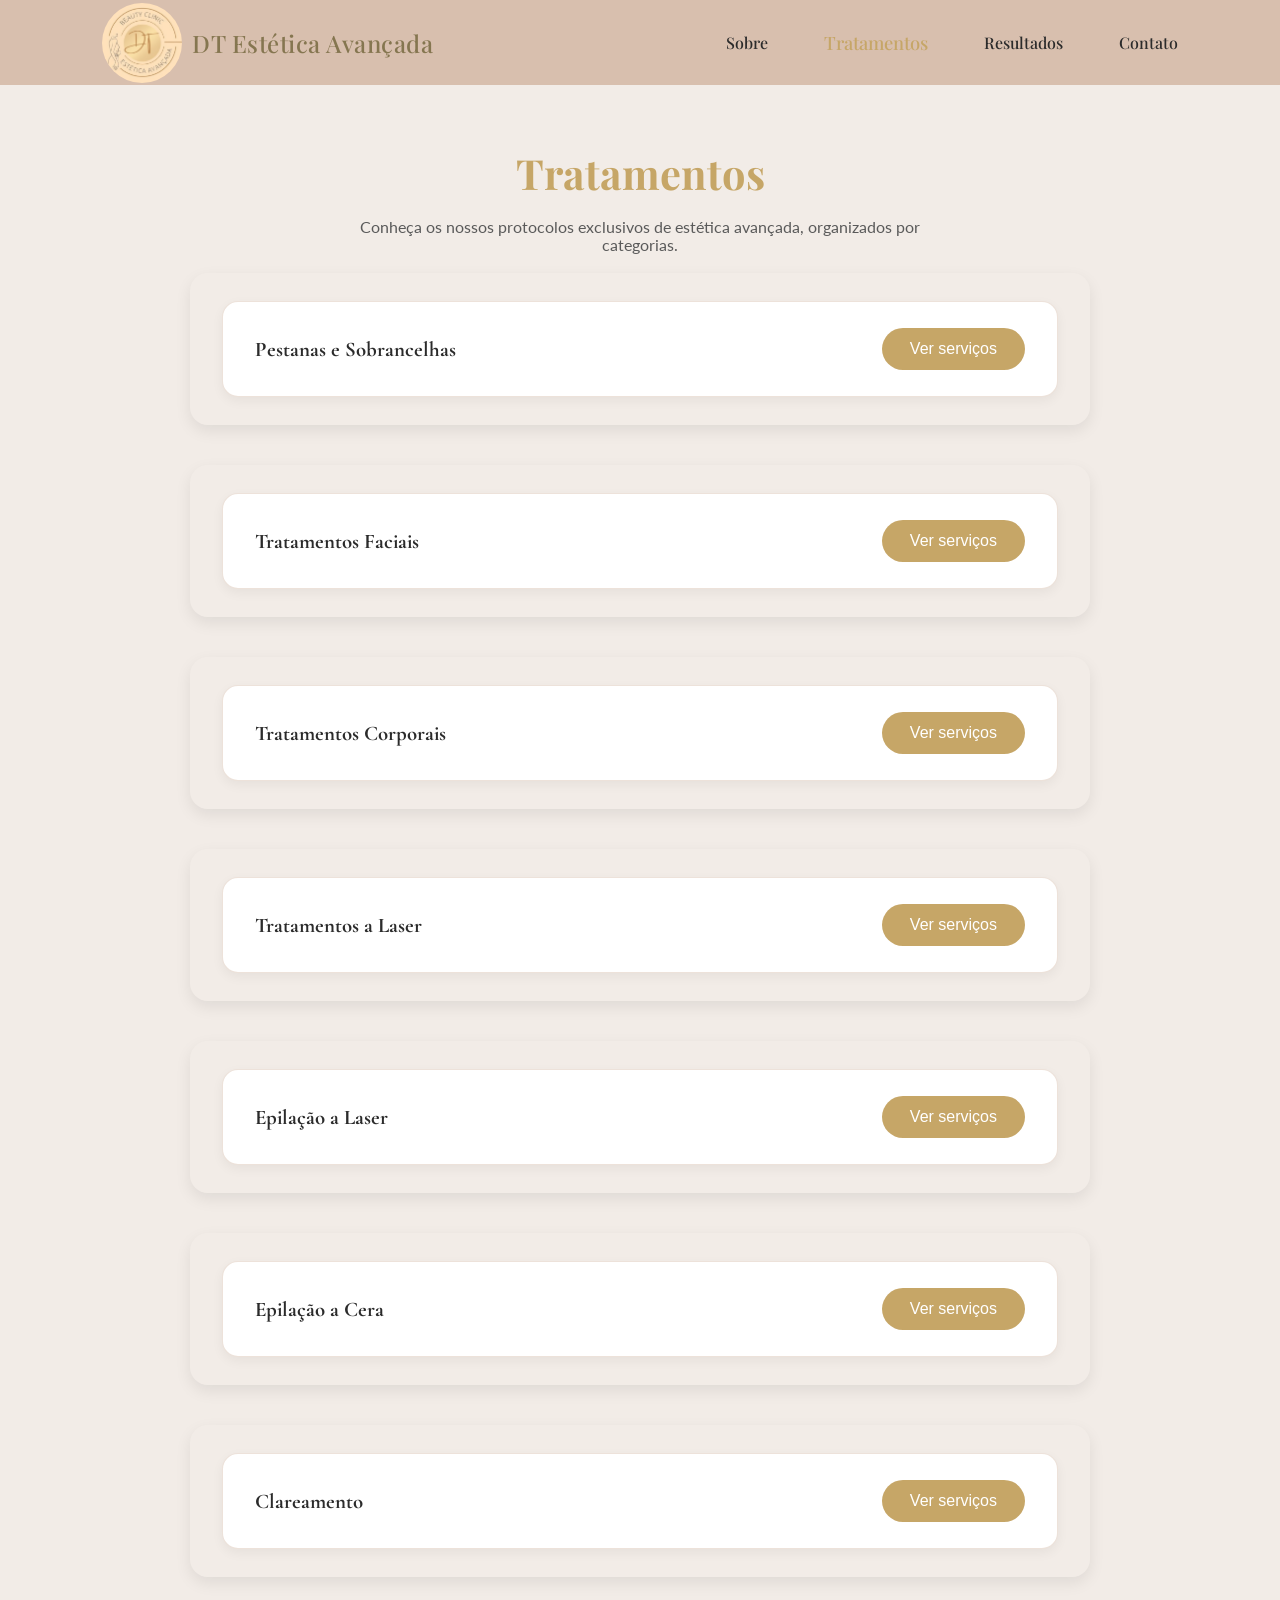
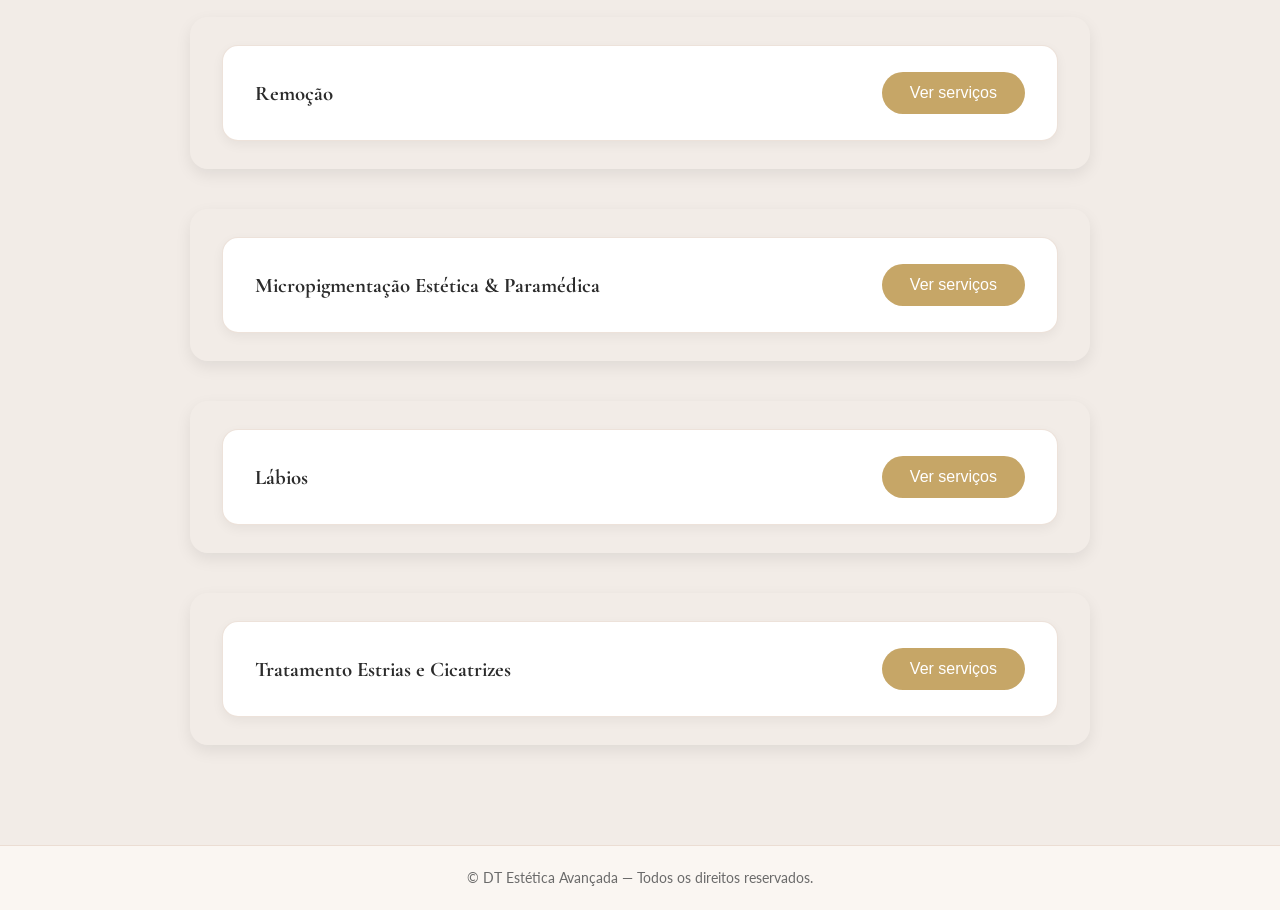
==== commit b0fda7af: "atualização das fotos" ====
--- a/tratamentos.html
+++ b/tratamentos.html
@@ -956,7 +956,7 @@
     <div class="categoria">
       <div class="categoria-header">
         <div class="categoria-info">
-          <!-- <img src="./assets/img/depilacao.png" alt="Depilação" class="categoria-img"> -->
+          <!-- <img src="./assets/img/cera.jpeg" alt="Epilacao a cera" class="categoria-img"> -->
           <h3 id="epilacao-cera">Epilação a Cera</h3>
         </div>
         <button class="categoria-toggle">Ver serviços</button>
--- a/assets/css/styles.css
+++ b/assets/css/styles.css
@@ -596,7 +596,7 @@
 }
 
 .reconhecimento-imagem img {
-    width: 600px; /* tamanho igual ao print */
+    width: 700px; /* tamanho da imagem */
     border-radius: 26px;
     object-fit: cover;
     display: block;
@@ -1224,7 +1224,7 @@
 
 
 /* ============================
-   CARROSSEL DE CATEGORIAS — MOBILE
+  CARROSSEL DE CATEGORIAS — MOBILE
 ============================ */
 @media (max-width: 768px) {
 
@@ -1249,15 +1249,55 @@
         border-radius: 10px;
     }
 
-    /* cada card ocupa a tela inteira */
+    /* cada card ocupa a tela inteira + altura fixa */
     .categoria-home {
         min-width: 100% !important;
         scroll-snap-align: center !important;
+
+        /* altura fixa e layout simétrico */
+        min-height: 680px !important;
+        display: flex !important;
+        flex-direction: column !important;
+        justify-content: space-between !important;
+    }
+
+    /* mantém a foto no tamanho original */
+    .categoria-home-img {
+        height: 350px !important;
+        object-fit: cover !important;
+    }
+
+    /* texto limitado para não estourar o card */
+    .categoria-home-descricao {
+        display: -webkit-box !important;
+        -webkit-line-clamp: 5 !important;
+        -webkit-box-orient: vertical !important;
+        overflow: hidden !important;
+    }
+
+    /* BOTÃO IGUAL AO DESKTOP */
+    .categoria-home-btn {
+        background: #C6A667 !important;
+        color: #FFF !important;
+        border: none !important;
+        padding: 10px 20px !important;
+        border-radius: 999px !important;
+        font-size: 0.85rem !important;
+        text-transform: uppercase !important;
+        letter-spacing: 0.06em !important;
+        font-weight: 600 !important;
+        box-shadow: 0 4px 12px rgba(198, 166, 103, 0.45) !important;
+        transition: transform 0.25s ease, box-shadow 0.25s ease !important;
+        text-decoration: none !important;
+
+        width: auto !important;      /* remove largura 100% */
+        margin-top: auto !important; /* fixa no fundo */
+        align-self: center !important; /* centraliza */
     }
 }
 
 /* ============================
-   BOLINHAS DO CARROSSEL
+  BOLINHAS DO CARROSSEL
 ============================ */
 @media (max-width: 768px) {
 
@@ -1290,3 +1330,120 @@
     }
 }
 
+
+/* ============================
+  SUBCATEGORIAS — DESKTOP PREMIUM
+=============================== */
+@media (min-width: 1025px) {
+
+    /* bloco principal da subcategoria */
+    .categoria {
+        max-width: 900px;        /* impede esticar */
+        margin: 0 auto 40px auto; /* centraliza */
+        padding: 28px 32px;      /* deixa mais elegante */
+        border-radius: 18px;
+    }
+
+    /* cabeçalho da subcategoria */
+    .categoria-header {
+        padding: 26px 32px;
+        border-radius: 16px;
+    }
+
+    /* conteúdo interno */
+    .categoria-content {
+        padding: 26px 32px;
+        border-radius: 16px;
+    }
+
+    /* imagem da subcategoria (se existir) */
+    .categoria-img {
+        width: 140px;
+        height: 140px;
+        border-radius: 16px;
+        object-fit: cover;
+    }
+
+    /* título */
+    .categoria-header h3 {
+        font-size: 1.8rem;
+    }
+
+    /* botão */
+    .categoria-toggle {
+        padding: 12px 28px;
+        font-size: 1rem;
+    }
+}
+
+/* ===== GRID COMPACTO PARA DESKTOP ===== */
+.tratamentos-home-grid {
+    display: grid;
+    grid-template-columns: repeat(3, 1fr);
+    gap: 28px;
+    margin-top: 30px;
+    max-width: 1200px;
+    margin-left: auto;
+    margin-right: auto;
+}
+
+/* ===== CARD COMPACTO ===== */
+.categoria-home {
+    background: #F3E8D9;
+    padding: 26px 22px;
+    border-radius: 16px;
+    text-align: center;
+    box-shadow: 0 4px 14px rgba(0,0,0,0.06);
+
+    /* deixa o card em coluna e permite empurrar o botão */
+    display: flex;
+    flex-direction: column;
+}
+
+/* ===== FOTO PADRONIZADA ===== */
+.categoria-home-img {
+    width: 100%;
+    max-width: 240px;
+    height: 350px; /* altura fixa para todas */
+    border-radius: 14px;
+    object-fit: cover;
+    margin: 0 auto 16px auto;
+    display: block;
+}
+
+/* ===== TÍTULO MENOR ===== */
+.categoria-home-titulo {
+    font-size: 1.4rem;
+    margin-bottom: 10px;
+}
+
+/* ===== DESCRIÇÃO MENOR ===== */
+.categoria-home-descricao {
+    font-size: 0.9rem;
+    line-height: 1.45;
+    margin-bottom: 18px;
+}
+
+/* ===== BOTÃO FIXO NO FUNDO DO CARD ===== */
+.categoria-home-btn {
+    margin-top: auto;          /* empurra o botão para o fundo */
+    padding: 10px 20px;
+    font-size: 0.85rem;
+    align-self: center;        /* mantém centralizado */
+}
+
+.categoria-home {
+    display: flex;
+    flex-direction: column;
+    height: 100%;
+}
+
+.categoria-home-descricao {
+    flex-grow: 1;
+}
+
+.categoria-home-btn {
+    margin-top: auto;
+}
+
+
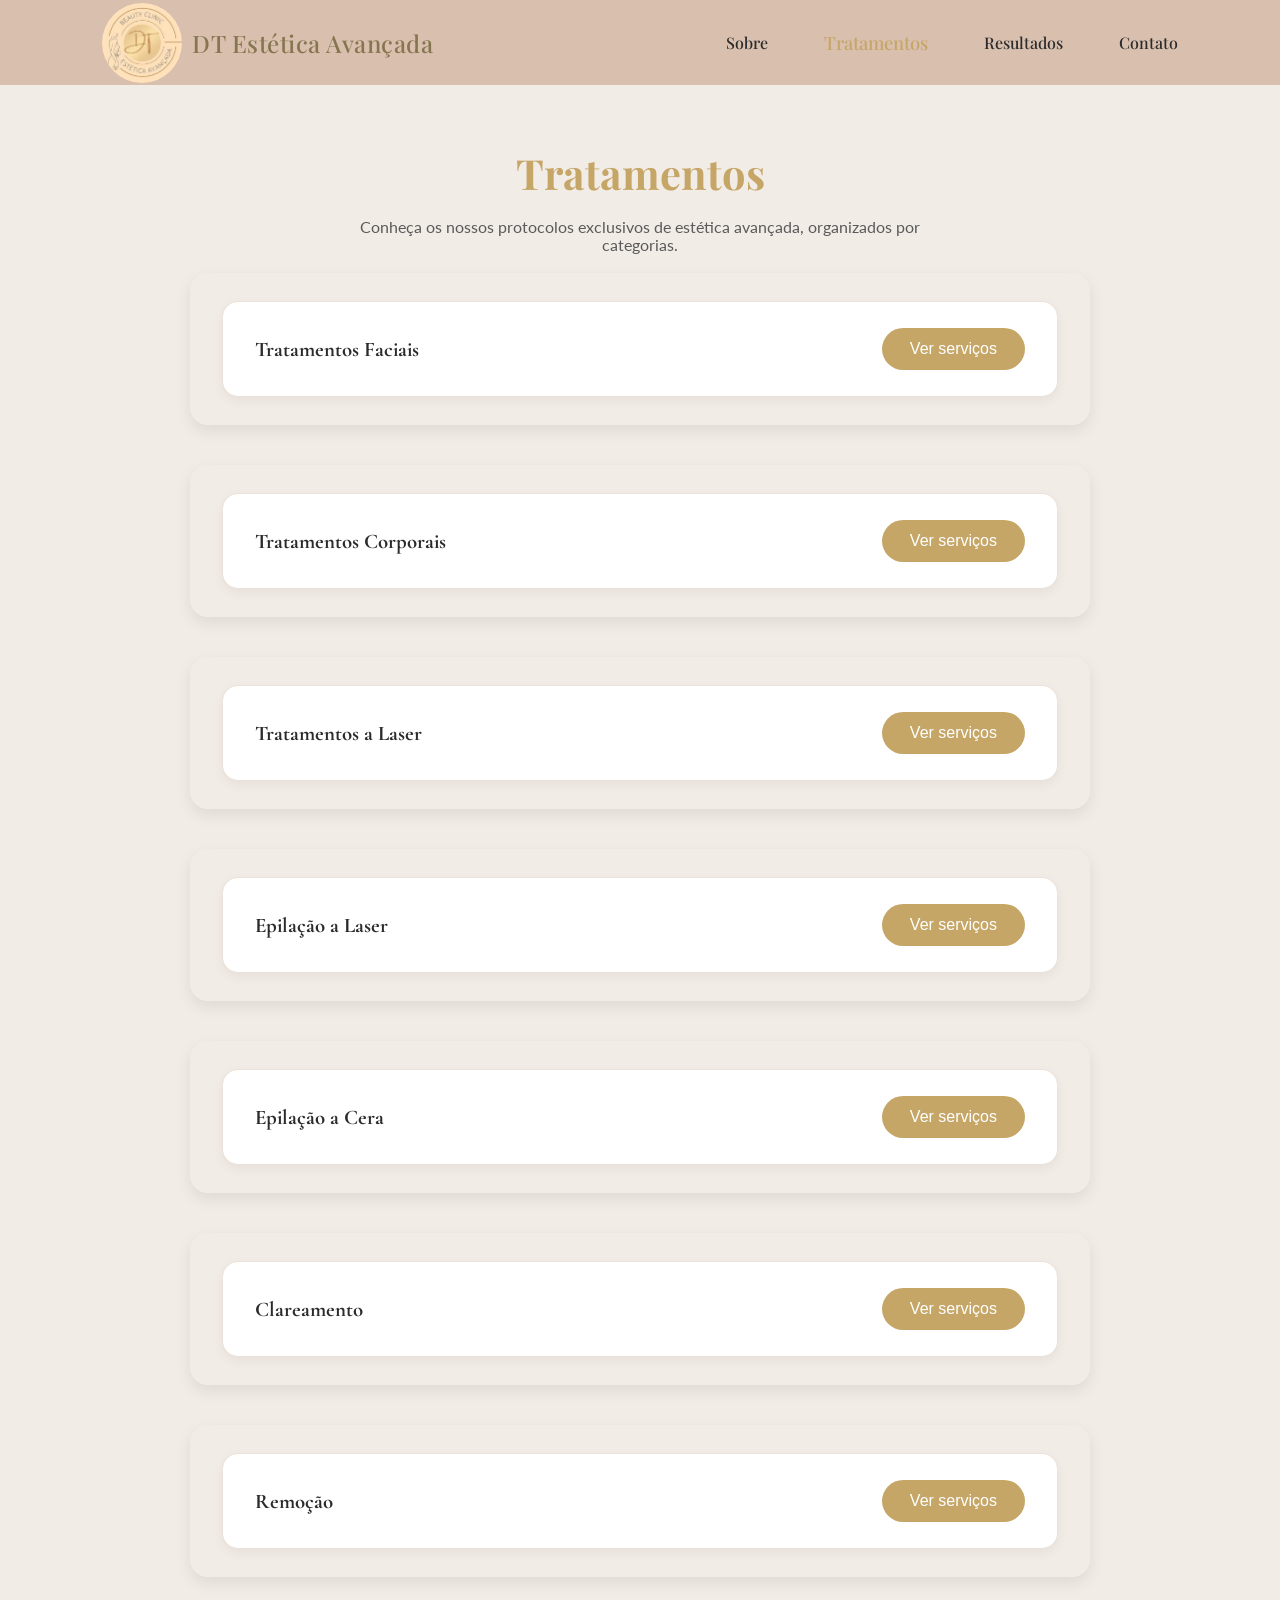
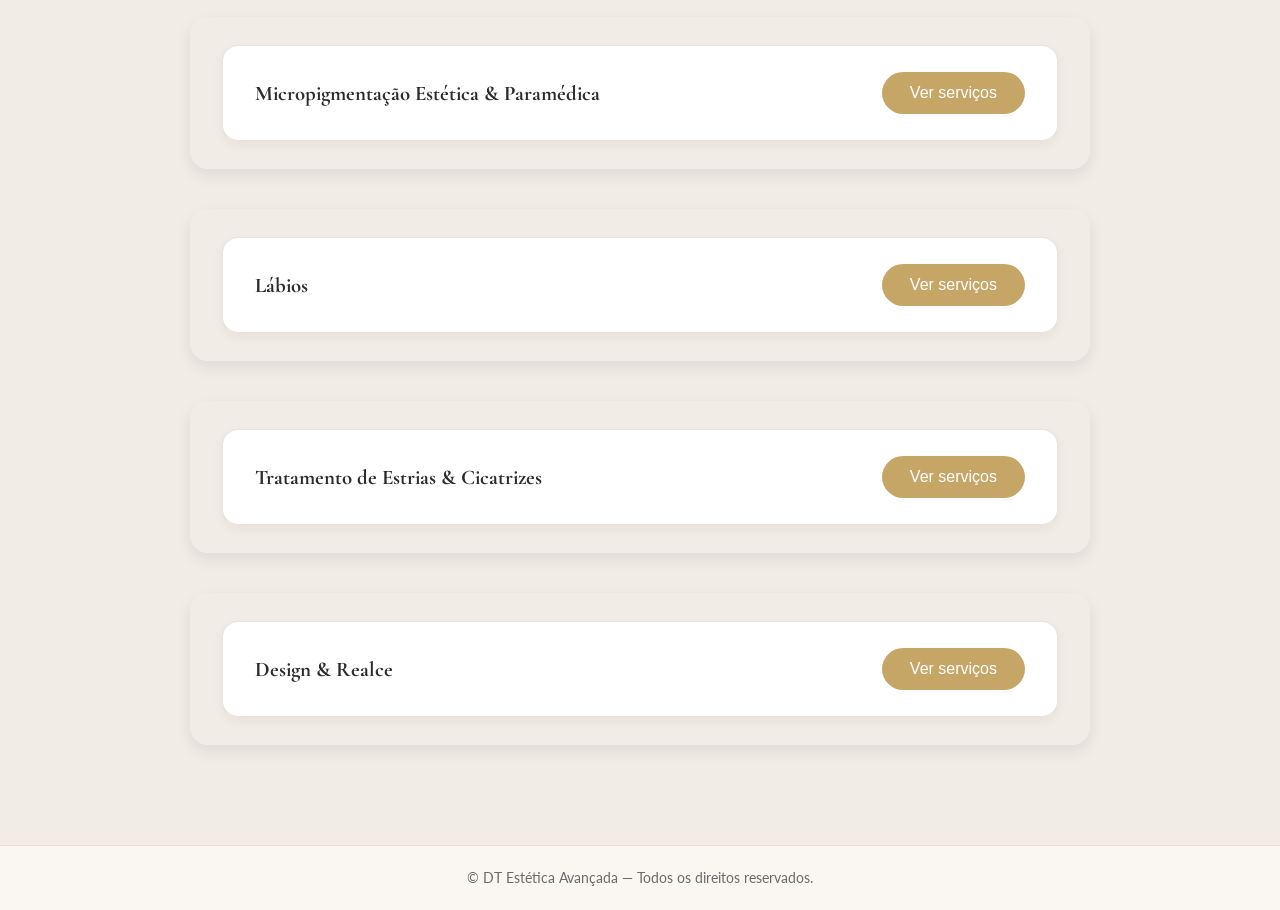
==== commit 6c11276f: "upgrade" ====
--- a/tratamentos.html
+++ b/tratamentos.html
@@ -50,177 +50,7 @@
     </p>
 
     <br>
-
-    <!-- ================================== -->
-    <!-- CATEGORIA: Pestanas e Sobrancelhas -->
-    <!-- ================================== -->
     
-    <div class="categoria">
-      <div class="categoria-header">
-        <div class="categoria-info">
-          <!-- <img src="./assets/img/pestana.jpg" altg="Pestanas e Sobrancelhas" class="categoria-img"> -->
-          <h3 id="pestanas">Pestanas e Sobrancelhas</h3>
-        </div>
-        <button class="categoria-toggle">Ver serviços</button>
-      </div>
-
-      <div class="categoria-content">
-
-        <div class="tratamento-card">
-          <div class="card-header">
-            <h4>Design de sobrancelha com Henna</h4>
-            <button class="card-toggle">Abrir</button>
-          </div>
-          <div class="card-content">
-            <p>Experimente a arte das sobrancelhas perfeitas com o nosso serviço de design de sobrancelhas com henna.
-              Esta técnica irresistível realça a sua beleza natural, proporcionando sobrancelhas bem definidas e com uma
-              cor vibrante que dura várias semanas. A henna garante um efeito duradouro e é uma alternativa mais suave
-              em comparação com os métodos tradicionais de tintura. Deixe que os nossos profissionais cuidem de si e
-              revelem o melhor do seu olhar de forma segura e elegante.</p>
-            <p><strong>Preço:</strong> 13€</p>
-            <p style="font-size: 14px; color: grey;">40 min</p>
-            <button class="btn-agendar">Agendar</button>
-          </div>
-        </div>
-
-        <div class="tratamento-card">
-          <div class="card-header">
-            <h4>Threading de Sobrancelhas</h4>
-            <button class="card-toggle">Abrir</button>
-          </div>
-          <div class="card-content">
-            <p>Desfrute de sobrancelhas perfeitamente moldadas com a nossa técnica de threading. Este método gentil
-              realça a sua beleza natural, proporcionando um acabamento limpo e definido. Sinta-se confiante e radiante
-              com sobrancelhas bem feitas e de forma impecável.</p>
-            <p><strong>Preço:</strong> 13€</p>
-            <p style="font-size: 14px; color: grey;">15 min</p>
-            <button class="btn-agendar">Agendar</button>
-          </div>
-        </div>
-
-        <div class="tratamento-card">
-          <div class="card-header">
-            <h4>Threading Buço + queixo</h4>
-            <button class="card-toggle">Abrir</button>
-          </div>
-          <div class="card-content">
-            <p>Experimente uma definição perfeita para o seu buço e queixo com a técnica de threading. Este serviço
-              delicado remove pelos indesejados de forma precisa, deixando a sua pele suave e com um aspeto impecável.
-            </p>
-            <p><strong>Preço:</strong> 14px</p>
-            <p style="font-size: 14px; color: grey;">20 min</p>
-            <button class="btn-agendar">Agendar</button>
-          </div>
-        </div>
-
-        <div class="tratamento-card">
-          <div class="card-header">
-            <h4>Combo Threading buço e sobrancelhas</h4>
-            <button class="card-toggle">Abrir</button>
-          </div>
-          <div class="card-content">
-            <p>Revitalize o seu olhar com a nossa combinação perfeita de threading para buço e sobrancelhas. Este
-              serviço delicado e preciso garante um acabamento limpo e elegante, realçando a sua beleza natural de forma
-              imediata e eficaz.</p>
-            <p><strong>Preço:</strong> 21,50€</p>
-            <p style="font-size: 14px; color: grey;">20 min</p>
-            <button class="btn-agendar">Agendar</button>
-          </div>
-        </div>
-
-        <div class="tratamento-card">
-          <div class="card-header">
-            <h4>Threading Buço</h4>
-            <button class="card-toggle">Abrir</button>
-          </div>
-          <div class="card-content">
-            <p>Realce a beleza do seu rosto com uma técnica milenar que remove suavemente os pelos do buço.</p>
-            <p><strong>Preço:</strong> 9€</p>
-            <p style="font-size: 14px; color: grey;">15 min</p>
-            <button class="btn-agendar">Agendar</button>
-          </div>
-        </div>
-
-        <div class="tratamento-card">
-          <div class="card-header">
-            <h4>Threading rosto completo</h4>
-            <button class="card-toggle">Abrir</button>
-          </div>
-          <div class="card-content">
-            <p>Desfrute de um rosto perfeitamente definido com o nosso serviço de threading completo. Esta técnica
-              delicada remove suavemente os pelos indesejados, realçando a sua beleza natural e proporcionando um
-              acabamento suave e elegante. Sinta-se confiante e radiante!</p>
-            <p><strong>Preço:</strong> 30€</p>
-            <p style="font-size: 14px; color: grey;">35 min</p>
-            <button class="btn-agendar">Agendar</button>
-          </div>
-        </div>
-
-        <div class="tratamento-card">
-          <div class="card-header">
-            <h4>Threading maçãs do rosto</h4>
-            <button class="card-toggle">Abrir</button>
-          </div>
-          <div class="card-content">
-            <p>Através de um processo de threading, proporcionamos definição e suavidade, resultando numa aparência
-              fresca e natural. Experimente a beleza de um acabamento impecável e sinta-se radiante todos os dias.</p>
-            <p><strong>Preço:</strong> 9,50€</p>
-            <p style="font-size: 14px; color: grey;">20 min</p>
-            <button class="btn-agendar">Agendar</button>
-          </div>
-        </div>
-
-        <div class="tratamento-card">
-          <div class="card-header">
-            <h4>Lifting de pestanas</h4>
-            <button class="card-toggle">Abrir</button>
-          </div>
-          <div class="card-content">
-            <p>Dê um toque especial ao seu olhar com um lifting de pestanas, uma técnica que realça a forma natural dos
-              seus cílios. Desfrute de um efeito levantado que proporciona um olhar mais aberto e radiante, sem a
-              necessidade de rímel. A simplicidade do tratamento oferece uma beleza duradoura que ilumina o seu dia a
-              dia.</p>
-            <p><strong>Preço:</strong> 30,00€</p>
-            <p style="font-size: 14px; color: grey;">1 h e 30 min</p>
-            <button class="btn-agendar">Agendar</button>
-          </div>
-        </div>
-
-        <div class="tratamento-card">
-          <div class="card-header">
-            <h4>Brow lamination</h4>
-            <button class="card-toggle">Abrir</button>
-          </div>
-          <div class="card-content">
-            <p>Transforme o seu olhar com a técnica de laminação de sobrancelhas, que realça a sua beleza natural. Este
-              serviço não só alisa e define os fios, mas também oferece uma coloração que intensifica a expressão do seu
-              rosto. A laminação é ideal para quem deseja sobrancelhas perfeitas e bem preservadas, garantindo um visual
-              elegante e sofisticado. Deixe-nos cuidar das suas sobrancelhas, para que você possa brilhar em qualquer
-              ocasião.</p>
-            <p><strong>Preço:</strong> 30,00€</p>
-            <p style="font-size: 14px; color: grey;">40 min</p>
-            <button class="btn-agendar">Agendar</button>
-          </div>
-        </div>
-
-        <div class="tratamento-card">
-          <div class="card-header">
-            <h4>Lifting de pestanas</h4>
-            <button class="card-toggle">Abrir</button>
-          </div>
-          <div class="card-content">
-            <p>Dê um toque especial ao seu olhar com um lifting de pestanas, uma técnica que realça a forma natural dos
-              seus cílios. Desfrute de um efeito levantado que proporciona um olhar mais aberto e radiante, sem a
-              necessidade de rímel. A simplicidade do tratamento oferece uma beleza duradoura que ilumina o seu dia a
-              dia.</p>
-            <p><strong>Preço:</strong> 30,00€</p>
-            <p style="font-size: 14px; color: grey;">1 h e 30 min</p>
-            <button class="btn-agendar">Agendar</button>
-          </div>
-        </div>
-      </div>
-    </div>
-
     <!-- ===================== -->
     <!-- CATEGORIA: Tratamentos Faciais-->
     <!-- ===================== -->
@@ -1453,7 +1283,7 @@
       <div class="categoria-header">
         <div class="categoria-info">
           <!-- <img src="./assets/img/depilacao.png" alt="Depilação" class="categoria-img"> -->
-          <h3 id="estrias">Tratamento Estrias e Cicatrizes</h3>
+          <h3 id="estrias">Tratamento de Estrias & Cicatrizes</h3>
         </div>
         <button class="categoria-toggle">Ver serviços</button>
       </div>
@@ -1469,6 +1299,176 @@
             <p>Transforme a sua pele com um tratamento especializado que visa atenuar estrias e cicatrizes. Este serviço proporciona um cuidado delicado e eficaz, promovendo a suavidade e uniformidade da pele, para que você se sinta confiante e radiante.</p>
             <p><strong>Preço:</strong> a partir de 80€</p>
             <p style="font-size: 14px; color: grey;"> 40m</p>
+            <button class="btn-agendar">Agendar</button>
+          </div>
+        </div>
+      </div>
+    </div>
+
+    <!-- ================================== -->
+    <!-- CATEGORIA: Design & realce-->
+    <!-- ================================== -->
+
+    <div class="categoria">
+      <div class="categoria-header">
+        <div class="categoria-info">
+          <!-- <img src="./assets/img/pestana.jpg" altg="Pestanas e Sobrancelhas" class="categoria-img"> -->
+          <h3 id="pestanas">Design & Realce</h3>
+        </div>
+        <button class="categoria-toggle">Ver serviços</button>
+      </div>
+
+      <div class="categoria-content">
+
+        <div class="tratamento-card">
+          <div class="card-header">
+            <h4>Design de sobrancelha com Henna</h4>
+            <button class="card-toggle">Abrir</button>
+          </div>
+          <div class="card-content">
+            <p>Experimente a arte das sobrancelhas perfeitas com o nosso serviço de design de sobrancelhas com henna.
+              Esta técnica irresistível realça a sua beleza natural, proporcionando sobrancelhas bem definidas e com uma
+              cor vibrante que dura várias semanas. A henna garante um efeito duradouro e é uma alternativa mais suave
+              em comparação com os métodos tradicionais de tintura. Deixe que os nossos profissionais cuidem de si e
+              revelem o melhor do seu olhar de forma segura e elegante.</p>
+            <p><strong>Preço:</strong> 13€</p>
+            <p style="font-size: 14px; color: grey;">40 min</p>
+            <button class="btn-agendar">Agendar</button>
+          </div>
+        </div>
+
+        <div class="tratamento-card">
+          <div class="card-header">
+            <h4>Threading de Sobrancelhas</h4>
+            <button class="card-toggle">Abrir</button>
+          </div>
+          <div class="card-content">
+            <p>Desfrute de sobrancelhas perfeitamente moldadas com a nossa técnica de threading. Este método gentil
+              realça a sua beleza natural, proporcionando um acabamento limpo e definido. Sinta-se confiante e radiante
+              com sobrancelhas bem feitas e de forma impecável.</p>
+            <p><strong>Preço:</strong> 13€</p>
+            <p style="font-size: 14px; color: grey;">15 min</p>
+            <button class="btn-agendar">Agendar</button>
+          </div>
+        </div>
+
+        <div class="tratamento-card">
+          <div class="card-header">
+            <h4>Threading Buço + queixo</h4>
+            <button class="card-toggle">Abrir</button>
+          </div>
+          <div class="card-content">
+            <p>Experimente uma definição perfeita para o seu buço e queixo com a técnica de threading. Este serviço
+              delicado remove pelos indesejados de forma precisa, deixando a sua pele suave e com um aspeto impecável.
+            </p>
+            <p><strong>Preço:</strong> 14px</p>
+            <p style="font-size: 14px; color: grey;">20 min</p>
+            <button class="btn-agendar">Agendar</button>
+          </div>
+        </div>
+
+        <div class="tratamento-card">
+          <div class="card-header">
+            <h4>Combo Threading buço e sobrancelhas</h4>
+            <button class="card-toggle">Abrir</button>
+          </div>
+          <div class="card-content">
+            <p>Revitalize o seu olhar com a nossa combinação perfeita de threading para buço e sobrancelhas. Este
+              serviço delicado e preciso garante um acabamento limpo e elegante, realçando a sua beleza natural de forma
+              imediata e eficaz.</p>
+            <p><strong>Preço:</strong> 21,50€</p>
+            <p style="font-size: 14px; color: grey;">20 min</p>
+            <button class="btn-agendar">Agendar</button>
+          </div>
+        </div>
+
+        <div class="tratamento-card">
+          <div class="card-header">
+            <h4>Threading Buço</h4>
+            <button class="card-toggle">Abrir</button>
+          </div>
+          <div class="card-content">
+            <p>Realce a beleza do seu rosto com uma técnica milenar que remove suavemente os pelos do buço.</p>
+            <p><strong>Preço:</strong> 9€</p>
+            <p style="font-size: 14px; color: grey;">15 min</p>
+            <button class="btn-agendar">Agendar</button>
+          </div>
+        </div>
+
+        <div class="tratamento-card">
+          <div class="card-header">
+            <h4>Threading rosto completo</h4>
+            <button class="card-toggle">Abrir</button>
+          </div>
+          <div class="card-content">
+            <p>Desfrute de um rosto perfeitamente definido com o nosso serviço de threading completo. Esta técnica
+              delicada remove suavemente os pelos indesejados, realçando a sua beleza natural e proporcionando um
+              acabamento suave e elegante. Sinta-se confiante e radiante!</p>
+            <p><strong>Preço:</strong> 30€</p>
+            <p style="font-size: 14px; color: grey;">35 min</p>
+            <button class="btn-agendar">Agendar</button>
+          </div>
+        </div>
+
+        <div class="tratamento-card">
+          <div class="card-header">
+            <h4>Threading maçãs do rosto</h4>
+            <button class="card-toggle">Abrir</button>
+          </div>
+          <div class="card-content">
+            <p>Através de um processo de threading, proporcionamos definição e suavidade, resultando numa aparência
+              fresca e natural. Experimente a beleza de um acabamento impecável e sinta-se radiante todos os dias.</p>
+            <p><strong>Preço:</strong> 9,50€</p>
+            <p style="font-size: 14px; color: grey;">20 min</p>
+            <button class="btn-agendar">Agendar</button>
+          </div>
+        </div>
+
+        <div class="tratamento-card">
+          <div class="card-header">
+            <h4>Lifting de pestanas</h4>
+            <button class="card-toggle">Abrir</button>
+          </div>
+          <div class="card-content">
+            <p>Dê um toque especial ao seu olhar com um lifting de pestanas, uma técnica que realça a forma natural dos
+              seus cílios. Desfrute de um efeito levantado que proporciona um olhar mais aberto e radiante, sem a
+              necessidade de rímel. A simplicidade do tratamento oferece uma beleza duradoura que ilumina o seu dia a
+              dia.</p>
+            <p><strong>Preço:</strong> 30,00€</p>
+            <p style="font-size: 14px; color: grey;">1 h e 30 min</p>
+            <button class="btn-agendar">Agendar</button>
+          </div>
+        </div>
+
+        <div class="tratamento-card">
+          <div class="card-header">
+            <h4>Brow lamination</h4>
+            <button class="card-toggle">Abrir</button>
+          </div>
+          <div class="card-content">
+            <p>Transforme o seu olhar com a técnica de laminação de sobrancelhas, que realça a sua beleza natural. Este
+              serviço não só alisa e define os fios, mas também oferece uma coloração que intensifica a expressão do seu
+              rosto. A laminação é ideal para quem deseja sobrancelhas perfeitas e bem preservadas, garantindo um visual
+              elegante e sofisticado. Deixe-nos cuidar das suas sobrancelhas, para que você possa brilhar em qualquer
+              ocasião.</p>
+            <p><strong>Preço:</strong> 30,00€</p>
+            <p style="font-size: 14px; color: grey;">40 min</p>
+            <button class="btn-agendar">Agendar</button>
+          </div>
+        </div>
+
+        <div class="tratamento-card">
+          <div class="card-header">
+            <h4>Lifting de pestanas</h4>
+            <button class="card-toggle">Abrir</button>
+          </div>
+          <div class="card-content">
+            <p>Dê um toque especial ao seu olhar com um lifting de pestanas, uma técnica que realça a forma natural dos
+              seus cílios. Desfrute de um efeito levantado que proporciona um olhar mais aberto e radiante, sem a
+              necessidade de rímel. A simplicidade do tratamento oferece uma beleza duradoura que ilumina o seu dia a
+              dia.</p>
+            <p><strong>Preço:</strong> 30,00€</p>
+            <p style="font-size: 14px; color: grey;">1 h e 30 min</p>
             <button class="btn-agendar">Agendar</button>
           </div>
         </div>
--- a/assets/css/styles.css
+++ b/assets/css/styles.css
@@ -1270,7 +1270,7 @@
     /* texto limitado para não estourar o card */
     .categoria-home-descricao {
         display: -webkit-box !important;
-        -webkit-line-clamp: 5 !important;
+        /* -webkit-line-clamp: 5 !important; */
         -webkit-box-orient: vertical !important;
         overflow: hidden !important;
     }
@@ -1290,7 +1290,7 @@
         transition: transform 0.25s ease, box-shadow 0.25s ease !important;
         text-decoration: none !important;
 
-        width: auto !important;      /* remove largura 100% */
+        width: auto!important;      /* remove largura 100% */
         margin-top: auto !important; /* fixa no fundo */
         align-self: center !important; /* centraliza */
     }
@@ -1440,6 +1440,7 @@
 
 .categoria-home-descricao {
     flex-grow: 1;
+    text-align: center;
 }
 
 .categoria-home-btn {
@@ -1447,3 +1448,45 @@
 }
 
 
+@media (max-width: 768px) {
+    .categoria-home {
+        min-height: 620px; /* altura igual para todos os cards */
+        display: flex;
+        flex-direction: column;
+        justify-content: space-between;
+        align-items: center;
+        padding: 28px 20px;
+    }
+
+    .categoria-home-img {
+        height: 280px;
+        width: 150%;
+        object-fit: cover;
+        border-radius: 16px;
+        margin-bottom: 18px;
+    }
+
+    .categoria-home-titulo {
+        font-size: 1.4rem;
+        margin-bottom: 10px;
+        text-align: center;
+    }
+
+    .categoria-home-descricao {
+        font-size: 1rem;
+        line-height: 1.5;
+        text-align: center;
+        display: -webkit-box;
+        -webkit-line-clamp: 5; /*limita o texto */
+        -webkit-box-orient: vertical;
+        overflow: hidden;
+    }
+
+    .categoria-home-btn {
+        width: 70%;
+        margin: 0 auto;
+        padding: 12px 26px;
+        font-size: 0.95rem;
+        border-radius: 8px;
+    }
+}
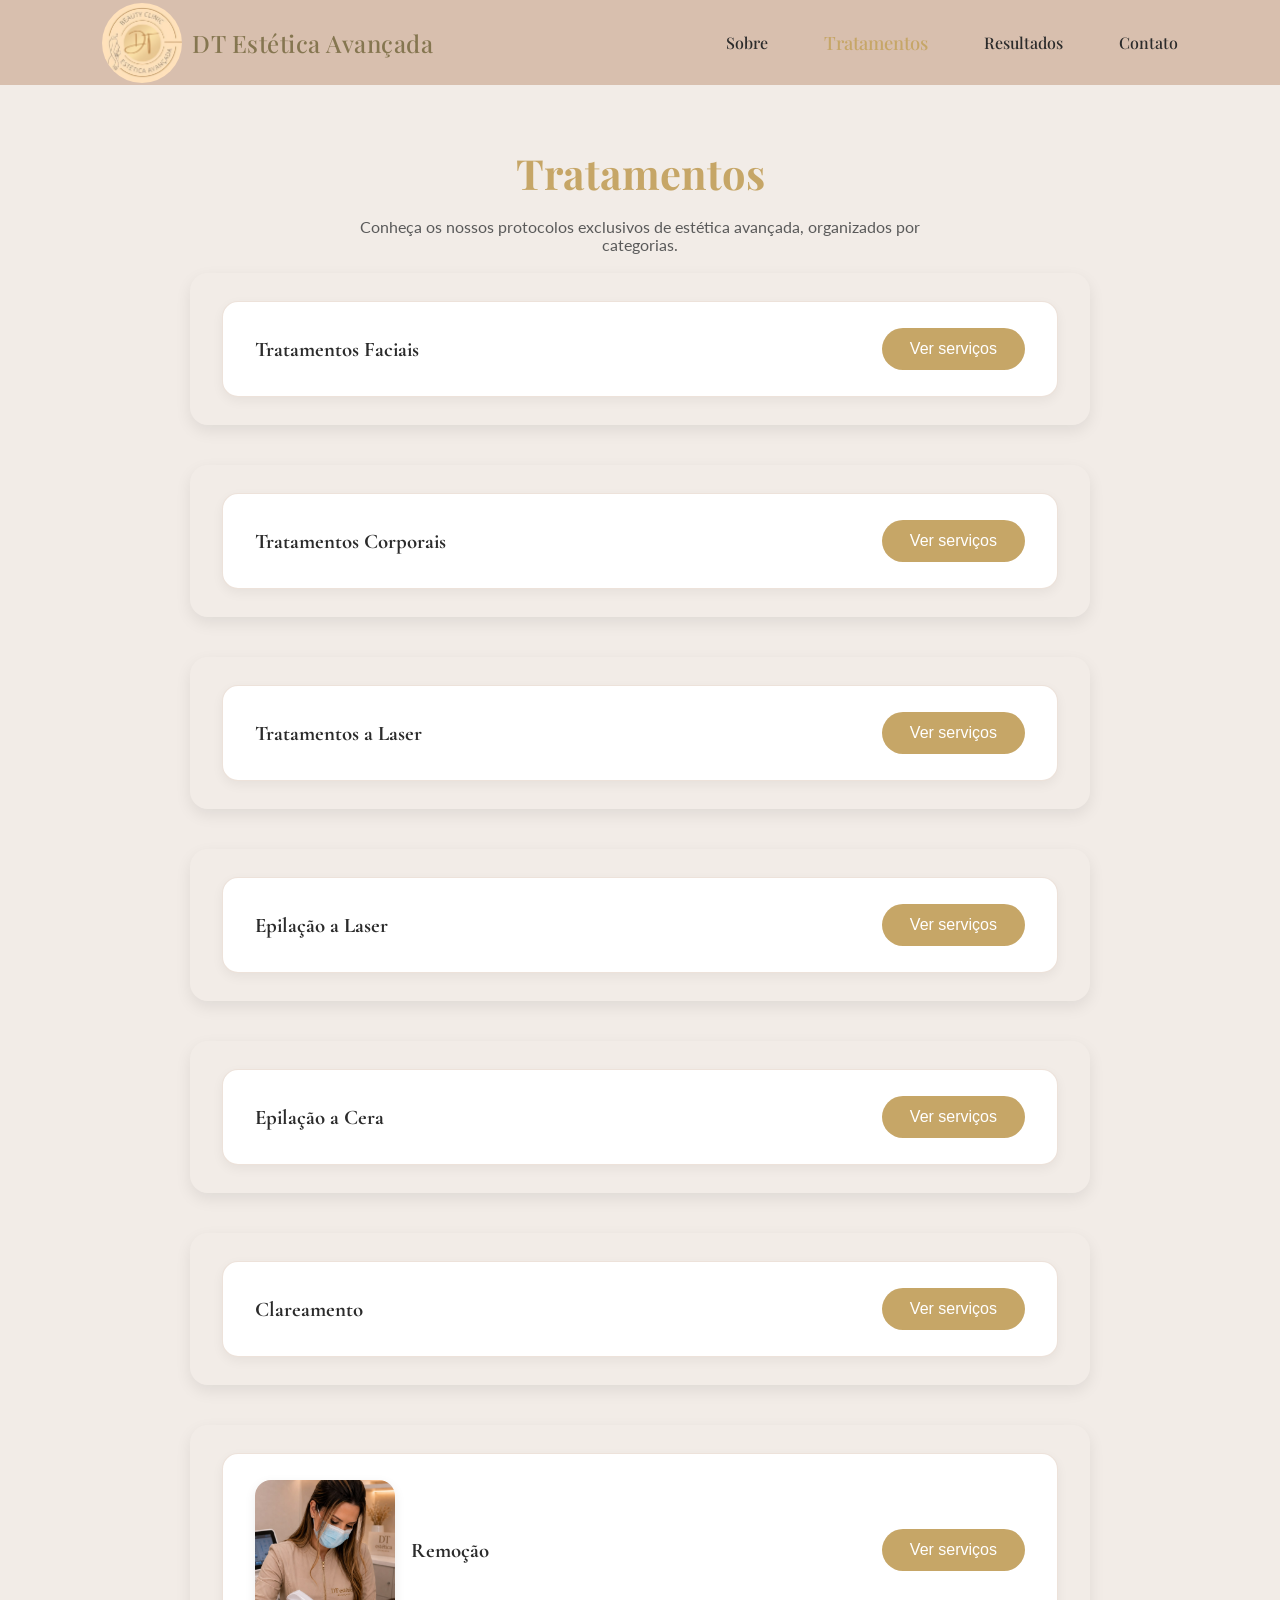
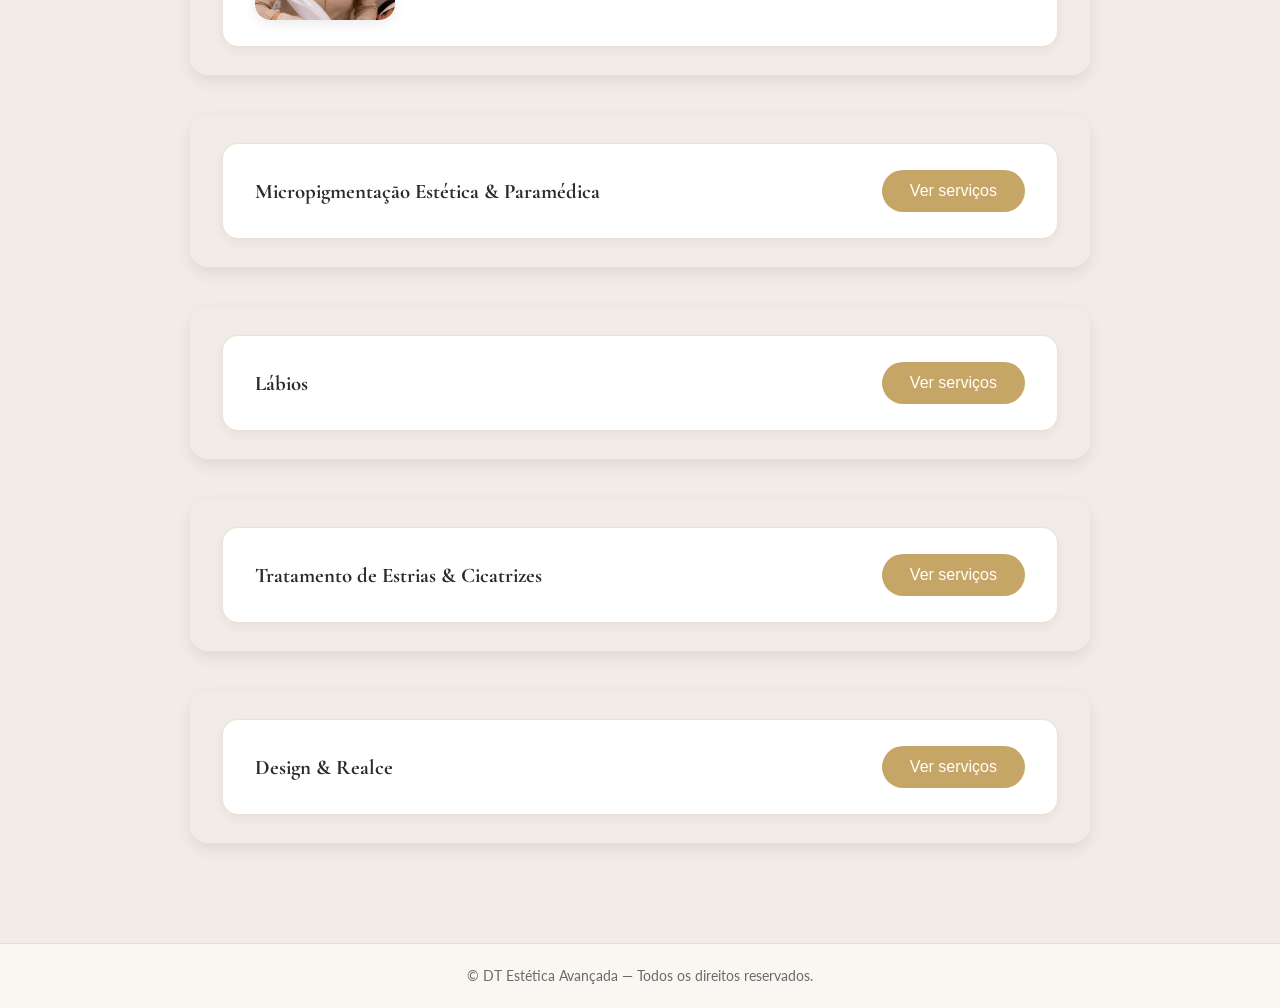
==== commit 3d82810c: "Update tratamentos.html" ====
--- a/tratamentos.html
+++ b/tratamentos.html
@@ -1052,7 +1052,7 @@
     <div class="categoria">
       <div class="categoria-header">
         <div class="categoria-info">
-          <!-- <img src="./assets/img/depilacao.png" alt="Depilação" class="categoria-img"> -->
+          <img src="./assets/img/remocao.jpeg" alt="remocao" class="categoria-img">
           <h3 id="remocao">Remoção</h3>
         </div>
         <button class="categoria-toggle">Ver serviços</button>
@@ -1481,4 +1481,4 @@
   </footer>
 <script src="script.js"></script>
 </body>
-</html>+</html>
--- a/assets/css/styles.css
+++ b/assets/css/styles.css
@@ -1207,6 +1207,7 @@
 .categoria-home-titulo {
     font-size: 1.4rem; /* antes 1.8rem */
     margin-bottom: 10px;
+    color: #C6A667;
 }
 
 /* ===== DESCRIÇÃO MENOR ===== */
@@ -1470,6 +1471,7 @@
         font-size: 1.4rem;
         margin-bottom: 10px;
         text-align: center;
+        color: #C6A667;
     }
 
     .categoria-home-descricao {
@@ -1489,4 +1491,345 @@
         font-size: 0.95rem;
         border-radius: 8px;
     }
-}+}
+
+
+/* ===== GALERIA PREMIUM ===== */
+/* GALERIA PRINCIPAL */
+
+.main-gallery {
+  margin-bottom: 10px; /* reduz espaço sem precisar de -100px */
+}
+
+.gallery-grid {
+  display: grid;
+  grid-template-columns: repeat(auto-fit, minmax(280px, 1fr));
+  gap: 24px;
+  margin-top: 32px;
+}
+
+.gallery-item {
+  position: relative;
+  overflow: hidden;
+  border-radius: 12px;
+}
+
+/* Fotos – tamanho maior */
+.gallery-photo {
+  width: 100%;
+  height: 80%; /* pode ajustar o tamanho aqui */
+  object-fit:cover; /* mostra a foto inteira */
+  background-color: #fff; /* fundo limpo atrás da imagem */
+  border-radius: 12px;
+  box-shadow: 0 6px 18px rgba(0,0,0,0.12);
+}
+
+.gallery-photo:hover {
+  transform: scale(1.05);
+  box-shadow: 0 10px 25px rgba(0,0,0,0.18);
+}
+
+/* Etiquetas */
+.gallery-label {
+  position: absolute;
+  bottom: 12px;
+  left: 15px;
+  background: rgba(0,0,0,0.6);
+  color: #fff;
+  padding: 6px 14px;
+  border-radius: 8px;
+  font-size: 0.9rem;
+}
+
+/* Botão */
+/* .gallery-button-wrapper {
+  text-align: center;
+  margin-top: -100px;
+  margin-bottom: 10px;
+} */
+
+.gallery-button-wrapper {
+  text-align: center;
+  margin-top: -20px; /* sobe, mas sem quebrar o clique */
+  margin-bottom: 10px;
+  position: relative;
+  z-index: 10; /* garante que o botão fique clicável */
+}
+
+.gallery-button {
+  background: #b48a3c;
+  color: #fff;
+  border: none;
+  padding: 12px 28px;
+  font-size: 1rem;
+  border-radius: 8px;
+  cursor: pointer;
+  transition: background .3s ease, transform .3s ease;
+}
+
+.gallery-button:hover {
+  background: #a17a35;
+  transform: translateY(-3px);
+}
+
+/* Galeria extra */
+.extra-gallery {
+  display: none;
+  margin-top: 28px;
+}
+
+.extra-gallery.show {
+  display: grid;
+}
+
+
+/* ===== BENEFÍCIOS PREMIUM ===== */
+.benefits-grid {
+  display: grid;
+  grid-template-columns: repeat(auto-fit, minmax(260px, 1fr));
+  gap: 35px;
+  margin-top: 50px;
+}
+
+.benefit-item {
+  background: #ffffff;
+  padding: 30px;
+  border-radius: 12px;
+  box-shadow: 0 6px 18px rgba(0,0,0,0.1);
+  text-align: center;
+  transition: transform .35s ease, box-shadow .35s ease;
+}
+
+.benefit-item:hover {
+  transform: translateY(-6px);
+  box-shadow: 0 10px 28px rgba(0,0,0,0.15);
+}
+
+.benefit-item h3 {
+  margin-bottom: 12px;
+  font-size: 1.25rem;
+  color: #b48a3c; /* dourado premium */
+  letter-spacing: 0.5px;
+}
+
+.benefit-item p {
+  font-size: 1rem;
+  color: #444;
+  line-height: 1.5;
+}
+
+/* Card elegante para informações da clínica */
+.info-card {
+  margin-top: 30px;
+  padding: 28px;
+  background: #FFFFFF;
+  border-radius: 16px;
+  border: 1px solid rgba(216, 191, 174, 0.45); /* rosé */
+  box-shadow: 0 6px 18px rgba(0,0,0,0.06);
+  max-width: 520px;
+}
+
+/* Cada linha de informação */
+.info-item {
+  display: flex;
+  align-items: flex-start;
+  gap: 14px;
+  margin-bottom: 16px;
+}
+
+/* Ícones alinhados */
+.info-icon {
+  font-size: 1.4rem;
+  color: #D8BFAE; /* rosé */
+  margin-top: 2px;
+}
+
+/* Texto */
+.info-text {
+  font-size: 0.98rem;
+  color: #4A4A4A;
+  line-height: 1.4;
+}
+
+/* Destaque especial para o horário */
+.info-item.highlight {
+  padding: 16px;
+  border-radius: 12px;
+  background: #FAF6F2; /* nude suave */
+  border-left: 4px solid #D8BFAE; /* rosé */
+  margin-top: 22px;
+}
+
+.info-item.highlight .info-text strong {
+  font-family: 'Playfair Display', serif;
+  font-size: 1.05rem;
+  color: #3a2e2e;
+}
+
+#contato {
+  display: flex;
+  flex-direction: column;
+  align-items: center; /* centraliza horizontalmente */
+}
+
+/* ============================================================
+  CARROSSEL MOBILE — GALERIA PRINCIPAL
+============================================================ */
+@media (max-width: 768px) {
+
+    /* Esconde as galerias desktop */
+    .main-gallery,
+    .extra-gallery,
+    .gallery-button-wrapper {
+        display: none !important;
+    }
+
+    /* Carrossel mobile */
+    .mobile-gallery {
+        display: flex !important;
+        flex-direction: row !important;
+        overflow-x: auto !important;
+        scroll-snap-type: x mandatory !important;
+        gap: 20px !important;
+        padding-bottom: 10px !important;
+        margin-top: 30px !important;
+    }
+
+    .mobile-gallery::-webkit-scrollbar {
+        height: 6px;
+    }
+
+    .mobile-gallery::-webkit-scrollbar-thumb {
+        background: #C6A667;
+        border-radius: 10px;
+    }
+
+    .mobile-gallery .gallery-item {
+        min-width: 100% !important;
+        scroll-snap-align: center !important;
+    }
+
+    .mobile-gallery .gallery-photo {
+        width: 100%;
+        height: 600px;
+        object-fit: cover;
+        border-radius: 16px;
+        box-shadow: 0 6px 18px rgba(0,0,0,0.12);
+    }
+}
+
+/* ============================================================
+  DESKTOP — GALERIA PRINCIPAL
+============================================================ */
+@media (min-width: 769px) {
+
+    .mobile-gallery {
+        display: none !important;
+    }
+
+    .main-gallery,
+    .gallery-button-wrapper {
+        display: grid !important;
+    }
+
+    /* extra-gallery começa escondida */
+    #extra-gallery {
+        display: none !important;
+    }
+
+    /* aparece quando o botão adiciona a classe .show */
+    #extra-gallery.show {
+        display: grid !important;
+    }
+}
+
+/* ============================================================
+  BOLINHAS DA GALERIA MOBILE
+============================================================ */
+@media (max-width: 768px) {
+
+    .galeria-indicadores {
+        display: flex !important;
+        justify-content: center;
+        gap: 10px;
+        margin-top: 14px;
+        margin-bottom: 10px;
+    }
+
+    .galeria-indicadores span {
+        width: 12px;
+        height: 12px;
+        background: #e8e0d4;
+        border-radius: 50%;
+        box-shadow: 0 0 6px rgba(198, 166, 103, 0.55);
+        transition: background 0.3s ease, transform 0.3s ease;
+    }
+
+    .galeria-indicadores span.ativo {
+        background: #C6A667;
+        transform: scale(1.25);
+    }
+}
+
+/* ============================================================
+  BOTÃO VER MAIS FOTOS — DESKTOP
+============================================================ */
+.gallery-button {
+    background: #C6A667;
+    color: #FFF;
+    border: none;
+    padding: 10px 22px;
+    border-radius: 999px;
+    font-size: 0.9rem;
+    font-weight: 600;
+    letter-spacing: 0.04em;
+    cursor: pointer;
+    transition: 0.25s ease;
+    display: inline-block;
+    margin: 20px auto 0 auto;
+}
+
+.gallery-button:hover {
+    background: #b89a5a;
+    transform: translateY(-2px);
+    box-shadow: 0 4px 12px rgba(198, 166, 103, 0.45);
+}
+
+.gallery-button-wrapper {
+    text-align: center;
+}
+
+/* DESKTOP – lado a lado */
+.contact-map-container {
+  display: flex;
+  gap: 40px;
+  margin-top: 30px;
+  align-items: flex-start;
+}
+
+.contact-info {
+  width: 40%;
+}
+
+.map-area {
+  width: 80%;
+}
+
+/* MOBILE – tudo centralizado e mapa abaixo */
+@media (max-width: 768px) {
+  .contact-map-container {
+    flex-direction: column;
+    text-align: center;
+  }
+
+  .contact-info,
+  .map-area {
+    width: 100%;
+  }
+
+  .info-item {
+    justify-content: center;
+  }
+}
+
+
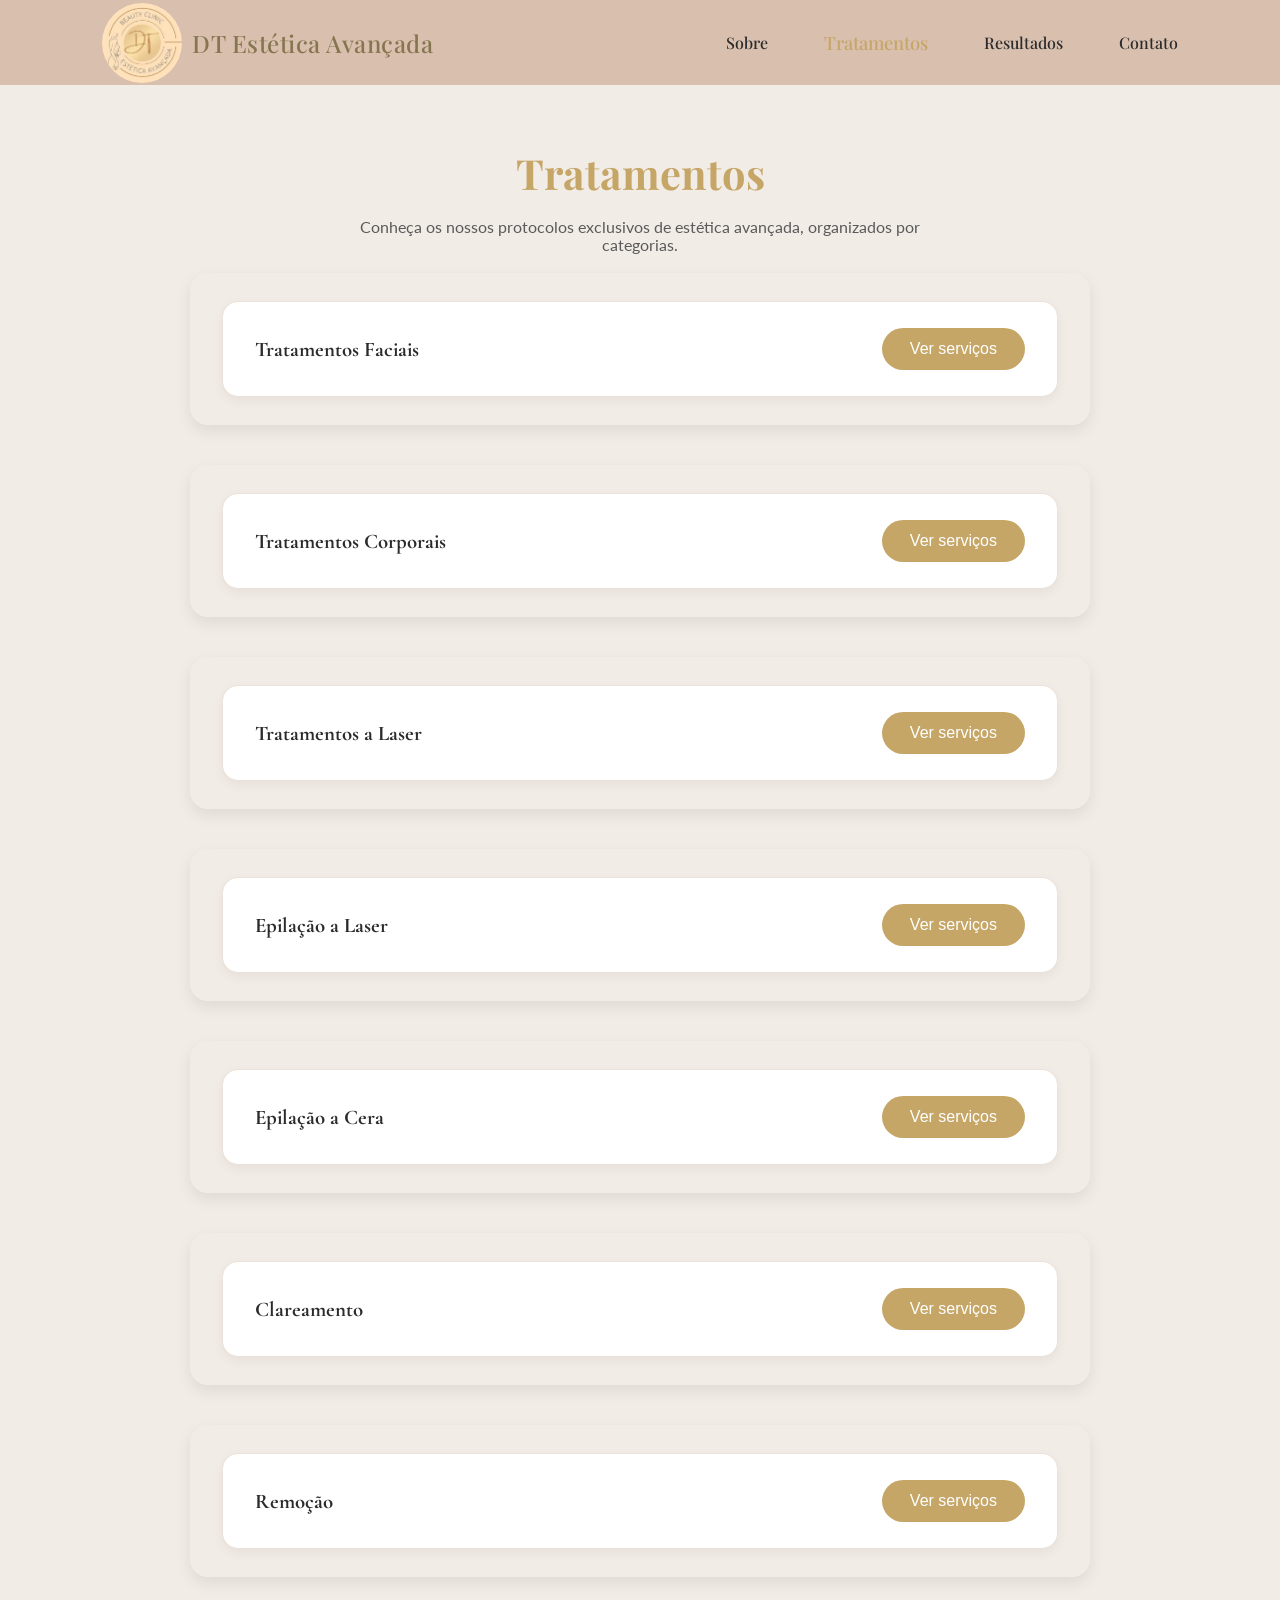
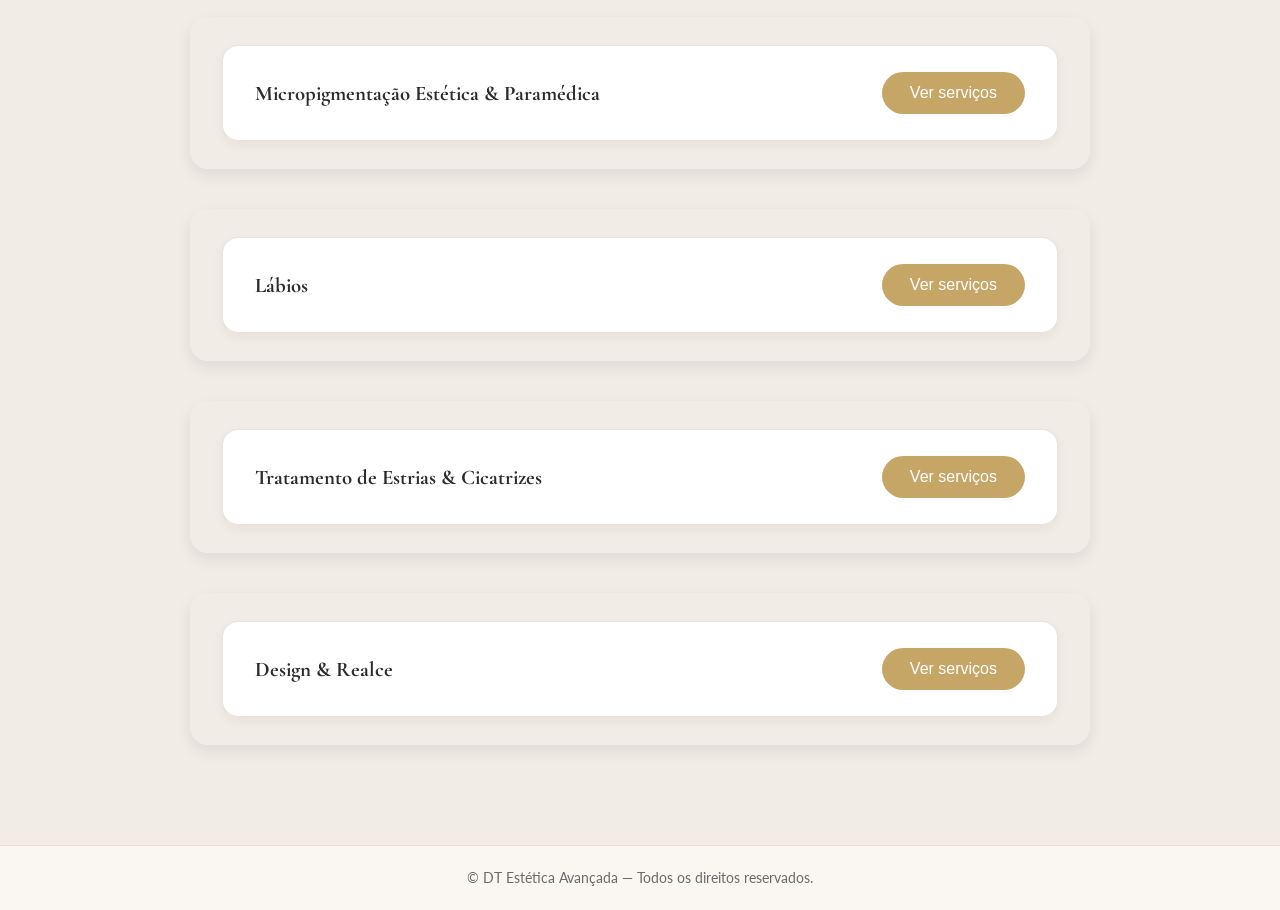
==== commit 917f3888: "Update tratamentos.html" ====
--- a/tratamentos.html
+++ b/tratamentos.html
@@ -1052,7 +1052,7 @@
     <div class="categoria">
       <div class="categoria-header">
         <div class="categoria-info">
-          <img src="./assets/img/remocao.jpeg" alt="remocao" class="categoria-img">
+          <!--<img src="./assets/img/remocao.jpeg" alt="remocao" class="categoria-img"> -->
           <h3 id="remocao">Remoção</h3>
         </div>
         <button class="categoria-toggle">Ver serviços</button>
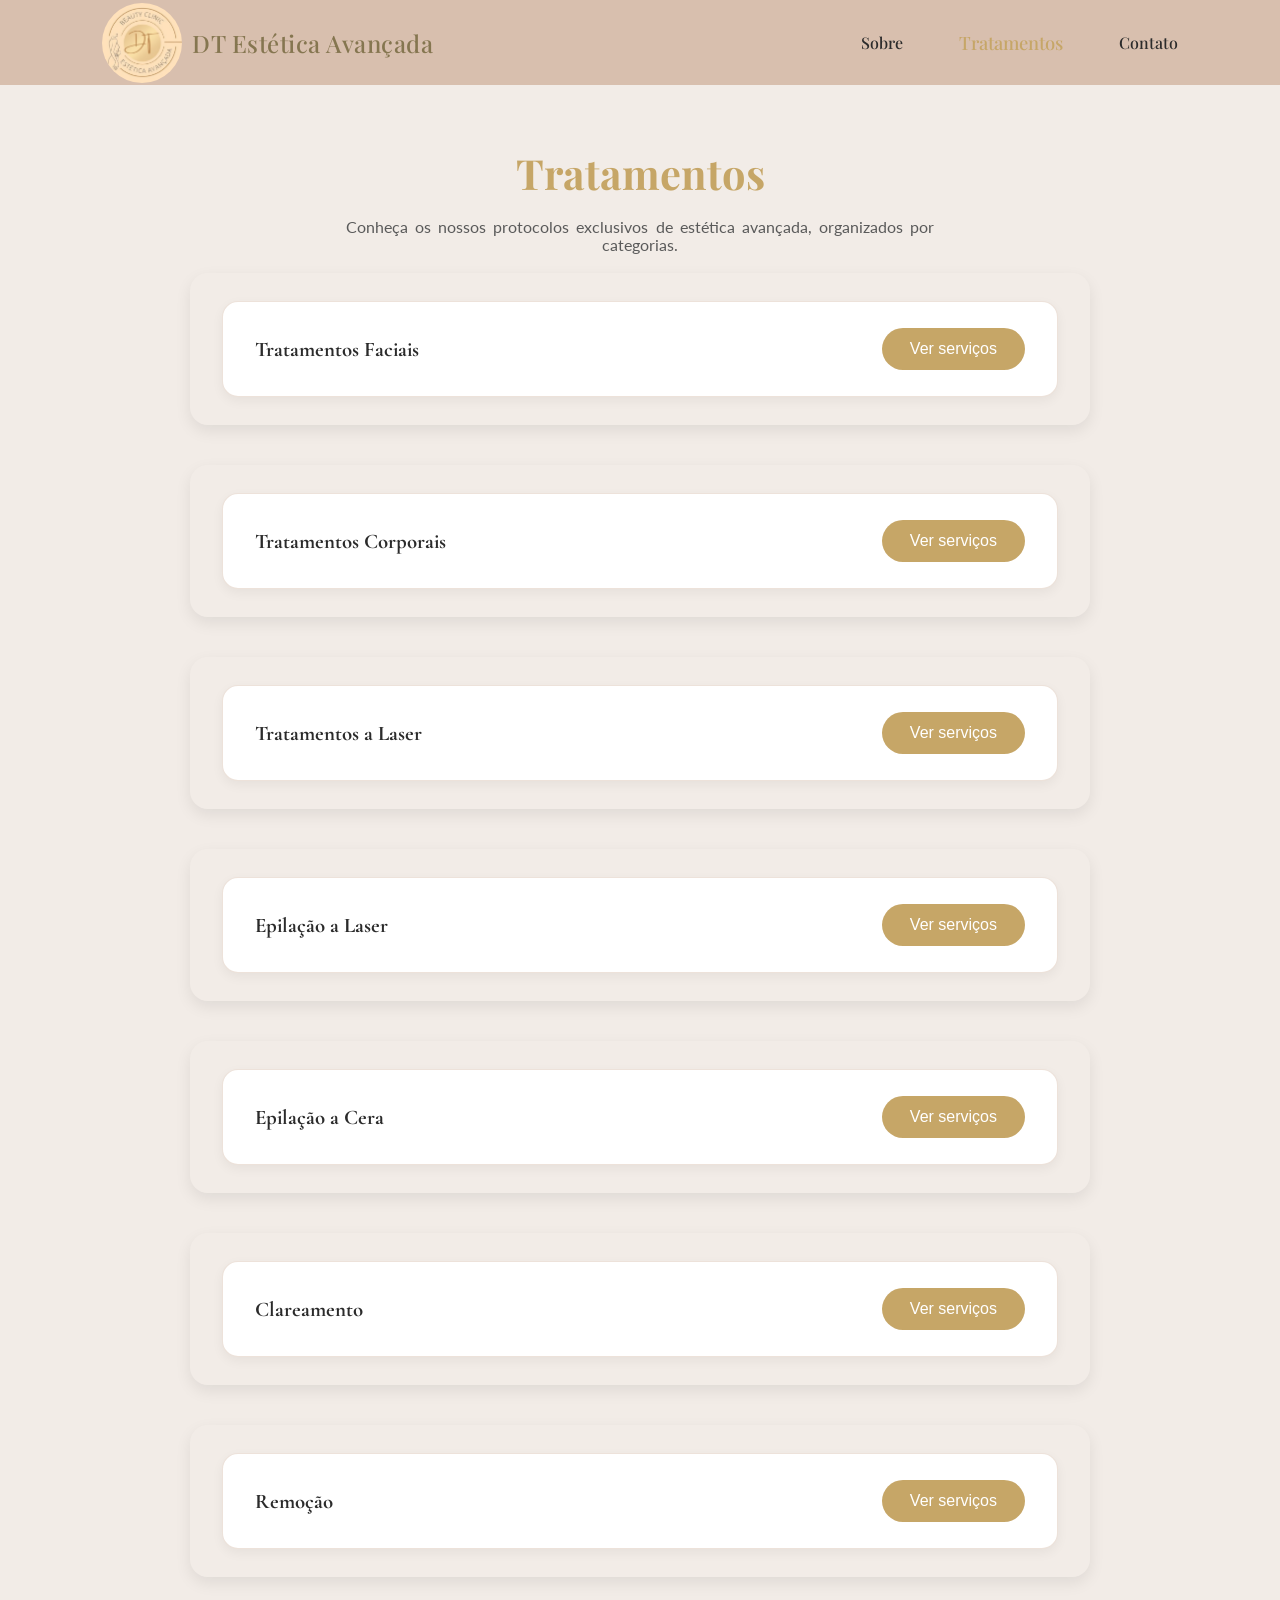
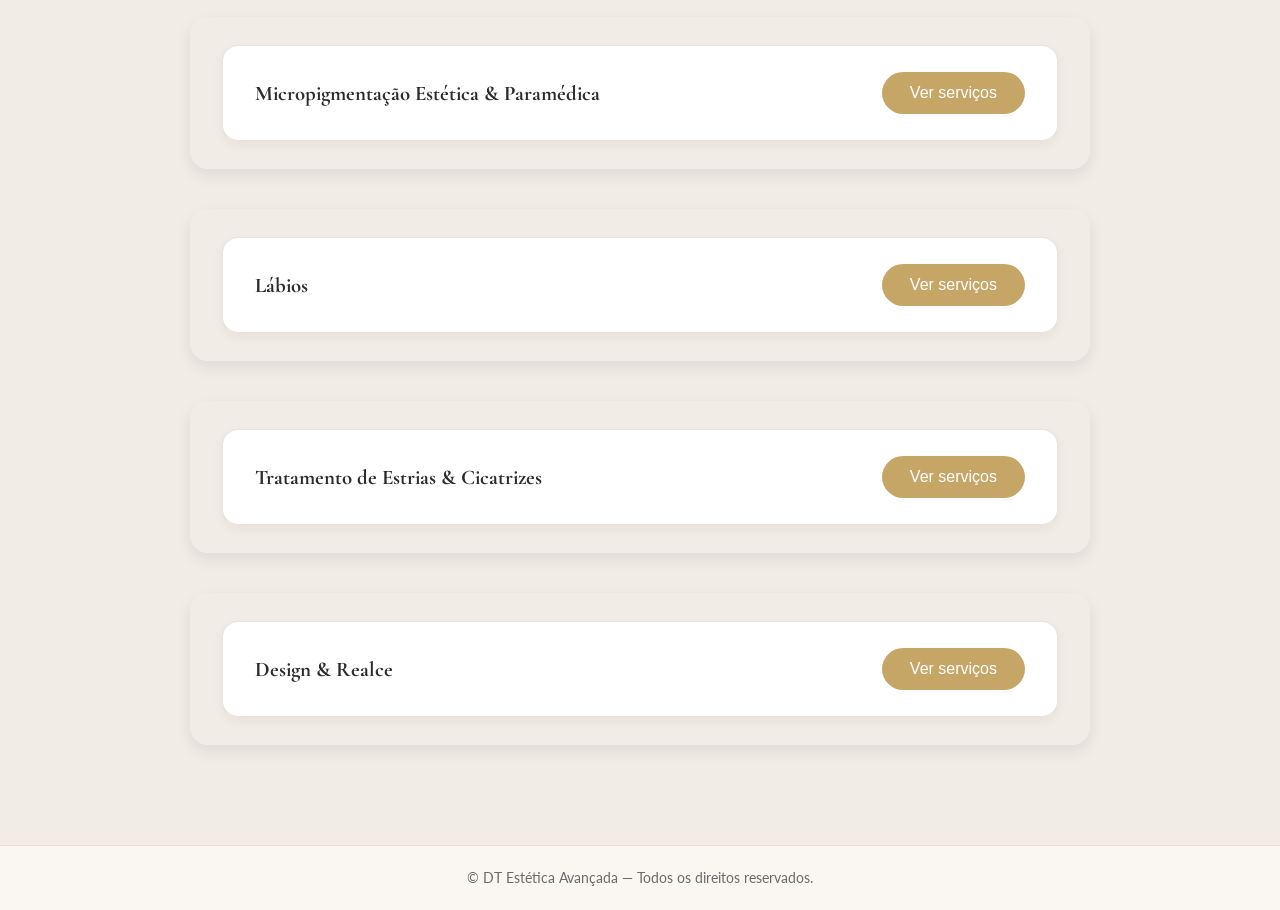
==== commit 75ac0631: "atualizacao nav bar resultados" ====
--- a/tratamentos.html
+++ b/tratamentos.html
@@ -25,7 +25,7 @@
     <nav class="menu-desktop">
       <a href="index.html#sobre">Sobre</a>
       <a href="tratamentos.html" class="active">Tratamentos</a>
-      <a href="index.html#resultados">Resultados</a>
+      <!-- <a href="index.html#resultados">Resultados</a> -->
       <a href="index.html#contato">Contato</a>
     </nav>
 
@@ -43,7 +43,7 @@
     <a href="index.html#resultados">Resultados</a>
     <a href="index.html#contato">Contato</a>
   </nav>
-  <section id="tratamentos" class="section section-dark">
+  <section id="tratamentos" class="section section-dark fade-in">
     <h2 class="section-title">Tratamentos</h2>
     <p class="section-text">
       Conheça os nossos protocolos exclusivos de estética avançada, organizados por categorias.
@@ -65,7 +65,7 @@
 
       <div class="categoria-content">
 
-        <div class="tratamento-card">
+        <div class="tratamento-card fade-in slide-up">
           <div class="card-header">
             <h4>Limpeza de Pele Suave (manutenção)</h4>
             <button class="card-toggle">Abrir</button>
@@ -80,7 +80,7 @@
           </div>
         </div>
 
-        <div class="tratamento-card">
+        <div class="tratamento-card fade-in slide-up">
           <div class="card-header">
             <h4>Limpeza de Pele Profunda Personalizada</h4>
             <button class="card-toggle">Abrir</button>
@@ -102,7 +102,7 @@
           </div>
         </div>
 
-        <div class="tratamento-card">
+        <div class="tratamento-card fade-in slide-up">
           <div class="card-header">
             <h4>Combo Glow (Limpeza de Pele + Peeling Hollywood)</h4>
             <button class="card-toggle">Abrir</button>
@@ -117,7 +117,7 @@
           </div>
         </div>
 
-        <div class="tratamento-card">
+        <div class="tratamento-card fade-in slide-up">
           <div class="card-header">
             <h4>Protocolo de rejuvenescimento (suavização de rugas e linhas de expressão)</h4>
             <button class="card-toggle">Abrir</button>
@@ -135,7 +135,7 @@
           </div>
         </div>
 
-        <div class="tratamento-card">
+        <div class="tratamento-card fade-in slide-up">
           <div class="card-header">
             <h4>Radiofrequência facial</h4>
             <button class="card-toggle">Abrir</button>
@@ -150,7 +150,7 @@
           </div>
         </div>
 
-        <div class="tratamento-card">
+        <div class="tratamento-card fade-in slide-up">
           <div class="card-header">
             <h4>BBGLOW (efeito de pele uniforme/base)</h4>
             <button class="card-toggle">Abrir</button>
@@ -165,7 +165,7 @@
           </div>
         </div>
 
-        <div class="tratamento-card">
+        <div class="tratamento-card fade-in slide-up">
           <div class="card-header">
             <h4>Dermaplaning</h4>
             <button class="card-toggle">Abrir</button>
@@ -180,7 +180,7 @@
           </div>
         </div>
 
-        <div class="tratamento-card">
+        <div class="tratamento-card fade-in slide-up">
           <div class="card-header">
             <h4>Microagulhamento (Tratamento de poros, redução de cicatrizes de acne, suavização de rugas finas)</h4>
             <button class="card-toggle">Abrir</button>
@@ -196,7 +196,7 @@
           </div>
         </div>
 
-        <div class="tratamento-card">
+        <div class="tratamento-card fade-in slide-up">
           <div class="card-header">
             <h4>Peeling Hollywood</h4>
             <button class="card-toggle">Abrir</button>
@@ -211,7 +211,7 @@
           </div>
         </div>
 
-        <div class="tratamento-card">
+        <div class="tratamento-card fade-in slide-up">
           <div class="card-header">
             <h4>Tratamento para melasma</h4>
             <button class="card-toggle">Abrir</button>
@@ -226,7 +226,7 @@
           </div>
         </div>
 
-        <div class="tratamento-card">
+        <div class="tratamento-card fade-in slide-up">
           <div class="card-header">
             <h4>Radiofrequência avançada (diatermia) + ativos</h4>
             <button class="card-toggle">Abrir</button>
@@ -260,7 +260,7 @@
       </div>
       <div class="categoria-content">
 
-        <div class="tratamento-card">
+        <div class="tratamento-card fade-in slide-up">
           <div class="card-header">
             <h4>Pressoterapia (corpo inteiro) + Drenagem (1 zona)</h4>
             <button class="card-toggle">Abrir</button>
@@ -273,7 +273,7 @@
           </div>
         </div>
 
-        <div class="tratamento-card">
+        <div class="tratamento-card fade-in slide-up">
           <div class="card-header">
             <h4>Protocolo anticelulítico + Ativos</h4>
             <button class="card-toggle">Abrir</button>
@@ -286,7 +286,7 @@
           </div>
         </div>
 
-        <div class="tratamento-card">
+        <div class="tratamento-card fade-in slide-up">
           <div class="card-header">
             <h4>Tratamento abdômen flacidez (Diatermia)</h4>
             <button class="card-toggle">Abrir</button>
@@ -299,7 +299,7 @@
           </div>
         </div>
 
-        <div class="tratamento-card">
+        <div class="tratamento-card fade-in slide-up">
           <div class="card-header">
             <h4>EMS (Tonificação muscular) + ativo</h4>
             <button class="card-toggle">Abrir</button>
@@ -312,7 +312,7 @@
           </div>
         </div>
 
-        <div class="tratamento-card">
+        <div class="tratamento-card fade-in slide-up">
           <div class="card-header">
             <h4>Lipolaser + massagem + ativo</h4>
             <button class="card-toggle">Abrir</button>
@@ -325,7 +325,7 @@
           </div>
         </div>
 
-        <div class="tratamento-card">
+        <div class="tratamento-card fade-in slide-up">
           <div class="card-header">
             <h4>Drenagem linfática (corpo inteiro)</h4>
             <button class="card-toggle">Abrir</button>
@@ -338,7 +338,7 @@
           </div>
         </div>
 
-        <div class="tratamento-card">
+        <div class="tratamento-card fade-in slide-up">
           <div class="card-header">
             <h4>Drenagem linfática (Abdômen + Braços + Pernas)</h4>
             <button class="card-toggle">Abrir</button>
@@ -351,7 +351,7 @@
           </div>
         </div>
 
-        <div class="tratamento-card">
+        <div class="tratamento-card fade-in slide-up">
           <div class="card-header">
             <h4>Drenagem linfática (abdômen)</h4>
             <button class="card-toggle">Abrir</button>
@@ -364,7 +364,7 @@
           </div>
         </div>
 
-        <div class="tratamento-card">
+        <div class="tratamento-card fade-in slide-up">
           <div class="card-header">
             <h4>Drenagem linfática (pernas)</h4>
             <button class="card-toggle">Abrir</button>
@@ -377,7 +377,7 @@
           </div>
         </div>
 
-        <div class="tratamento-card">
+        <div class="tratamento-card fade-in slide-up">
           <div class="card-header">
             <h4>Drenagem linfática (braços)</h4>
             <button class="card-toggle">Abrir</button>
@@ -390,7 +390,7 @@
           </div>
         </div>
 
-        <div class="tratamento-card">
+        <div class="tratamento-card fade-in slide-up">
           <div class="card-header">
             <h4>Detox corporal (manta de sudação + massagem + creme termo ativo)</h4>
             <button class="card-toggle">Abrir</button>
@@ -403,7 +403,7 @@
           </div>
         </div>
 
-        <div class="tratamento-card">
+        <div class="tratamento-card fade-in slide-up">
           <div class="card-header">
             <h4>Massagem relaxante (Corpo Inteiro)</h4>
             <button class="card-toggle">Abrir</button>
@@ -416,7 +416,7 @@
           </div>
         </div>
 
-        <div class="tratamento-card">
+        <div class="tratamento-card fade-in slide-up">
           <div class="card-header">
             <h4>Ultrassom + massagem modeladora</h4>
             <button class="card-toggle">Abrir</button>
@@ -429,7 +429,7 @@
           </div>
         </div>
 
-        <div class="tratamento-card">
+        <div class="tratamento-card fade-in slide-up">
           <div class="card-header">
             <h4>Vacuoterapia</h4>
             <button class="card-toggle">Abrir</button>
@@ -442,7 +442,7 @@
           </div>
         </div>
 
-        <div class="tratamento-card">
+        <div class="tratamento-card fade-in slide-up">
           <div class="card-header">
             <h4>Radiofrequência corporal + massagem + ativos</h4>
             <button class="card-toggle">Abrir</button>
@@ -455,7 +455,7 @@
           </div>
         </div>
 
-        <div class="tratamento-card">
+        <div class="tratamento-card fade-in slide-up">
           <div class="card-header">
             <h4>Criolipólise</h4>
             <button class="card-toggle">Abrir</button>
@@ -468,7 +468,7 @@
           </div>
         </div>
 
-        <div class="tratamento-card">
+        <div class="tratamento-card fade-in slide-up">
           <div class="card-header">
             <h4>Método SLIM DT (Harmonização Corporal 360°)</h4>
             <button class="card-toggle">Abrir</button>
@@ -498,7 +498,7 @@
 
       <div class="categoria-content">
 
-        <div class="tratamento-card">
+        <div class="tratamento-card fade-in slide-up">
           <div class="card-header">
             <h4>Tratamento vascular (raios)</h4>
             <button class="card-toggle">Abrir</button>
@@ -511,7 +511,7 @@
           </div>
         </div>
 
-        <div class="tratamento-card">
+        <div class="tratamento-card fade-in slide-up">
           <div class="card-header">
             <h4>Tratamento para herpes labial (3 sessões)</h4>
             <button class="card-toggle">Abrir</button>
@@ -524,7 +524,7 @@
           </div>
         </div>
 
-        <div class="tratamento-card">
+        <div class="tratamento-card fade-in slide-up">
           <div class="card-header">
             <h4>Tratamento fungos e micoses de unha</h4>
             <button class="card-toggle">Abrir</button>
@@ -554,7 +554,7 @@
 
       <div class="categoria-content">
 
-        <div class="tratamento-card">
+        <div class="tratamento-card fade-in slide-up">
           <div class="card-header">
             <h4>Buço + queixo</h4>
             <button class="card-toggle">Abrir</button>
@@ -567,7 +567,7 @@
           </div>
         </div>
 
-        <div class="tratamento-card">
+        <div class="tratamento-card fade-in slide-up">
           <div class="card-header">
             <h4>Corpo completo ( Axila + virilha completa + pernas completas)</h4>
             <button class="card-toggle">Abrir</button>
@@ -580,7 +580,7 @@
           </div>
         </div>
 
-        <div class="tratamento-card">
+        <div class="tratamento-card fade-in slide-up">
           <div class="card-header">
             <h4>Corpo completo ( axila + virilha completa + pernas completas + braços completos )</h4>
             <button class="card-toggle">Abrir</button>
@@ -594,7 +594,7 @@
           </div>
         </div>
 
-        <div class="tratamento-card">
+        <div class="tratamento-card fade-in slide-up">
           <div class="card-header">
             <h4>Corpo completo (Axila + Virilha completa + pernas completas + braços completos + rosto completo)</h4>
             <button class="card-toggle">Abrir</button>
@@ -608,7 +608,7 @@
           </div>
         </div>
 
-        <div class="tratamento-card">
+        <div class="tratamento-card fade-in slide-up">
           <div class="card-header">
             <h4>Virilha Completa (parte íntima toda) + perinal</h4>
             <button class="card-toggle">Abrir</button>
@@ -621,7 +621,7 @@
           </div>
         </div>
 
-        <div class="tratamento-card">
+        <div class="tratamento-card fade-in slide-up">
           <div class="card-header">
             <h4>Axilas</h4>
             <button class="card-toggle">Abrir</button>
@@ -634,7 +634,7 @@
           </div>
         </div>
 
-        <div class="tratamento-card">
+        <div class="tratamento-card fade-in slide-up">
           <div class="card-header">
             <h4>Axila + Virilha (completa)</h4>
             <button class="card-toggle">Abrir</button>
@@ -647,7 +647,7 @@
           </div>
         </div>
 
-        <div class="tratamento-card">
+        <div class="tratamento-card fade-in slide-up">
           <div class="card-header">
             <h4>Axila + Virilha (cavada)</h4>
             <button class="card-toggle">Abrir</button>
@@ -660,7 +660,7 @@
           </div>
         </div>
 
-        <div class="tratamento-card">
+        <div class="tratamento-card fade-in slide-up">
           <div class="card-header">
             <h4>Pernas Completa</h4>
             <button class="card-toggle">Abrir</button>
@@ -673,7 +673,7 @@
           </div>
         </div>
 
-        <div class="tratamento-card">
+        <div class="tratamento-card fade-in slide-up">
           <div class="card-header">
             <h4>Rosto Completo</h4>
             <button class="card-toggle">Abrir</button>
@@ -686,7 +686,7 @@
           </div>
         </div>
 
-        <div class="tratamento-card">
+        <div class="tratamento-card fade-in slide-up">
           <div class="card-header">
             <h4>Aréola Mamaria</h4>
             <button class="card-toggle">Abrir</button>
@@ -699,7 +699,7 @@
           </div>
         </div>
 
-        <div class="tratamento-card">
+        <div class="tratamento-card fade-in slide-up">
           <div class="card-header">
             <h4>Interglúteos</h4>
             <button class="card-toggle">Abrir</button>
@@ -712,7 +712,7 @@
           </div>
         </div>
         
-        <div class="tratamento-card">
+        <div class="tratamento-card fade-in slide-up">
           <div class="card-header">
             <h4>Glúteos</h4>
             <button class="card-toggle">Abrir</button>
@@ -725,7 +725,7 @@
           </div>
         </div>
 
-        <div class="tratamento-card">
+        <div class="tratamento-card fade-in slide-up">
           <div class="card-header">
             <h4>Mãos</h4>
             <button class="card-toggle">Abrir</button>
@@ -738,7 +738,7 @@
           </div>
         </div>
 
-        <div class="tratamento-card">
+        <div class="tratamento-card fade-in slide-up">
           <div class="card-header">
             <h4>Pés</h4>
             <button class="card-toggle">Abrir</button>
@@ -751,7 +751,7 @@
           </div>
         </div>
 
-        <div class="tratamento-card">
+        <div class="tratamento-card fade-in slide-up">
           <div class="card-header">
             <h4>Buço</h4>
             <button class="card-toggle">Abrir</button>
@@ -764,7 +764,7 @@
           </div>
         </div>
 
-        <div class="tratamento-card">
+        <div class="tratamento-card fade-in slide-up">
           <div class="card-header">
             <h4>Corpo inteiro (masculino)</h4>
             <button class="card-toggle">Abrir</button>
@@ -794,7 +794,7 @@
 
       <div class="categoria-content">
 
-        <div class="tratamento-card">
+        <div class="tratamento-card fade-in slide-up">
           <div class="card-header">
             <h4>Corpo inteiro</h4>
             <button class="card-toggle">Abrir</button>
@@ -807,7 +807,7 @@
           </div>
         </div>
 
-        <div class="tratamento-card">
+        <div class="tratamento-card fade-in slide-up">
           <div class="card-header">
             <h4>Virilha completa</h4>
             <button class="card-toggle">Abrir</button>
@@ -820,7 +820,7 @@
           </div>
         </div>
 
-        <div class="tratamento-card">
+        <div class="tratamento-card fade-in slide-up">
           <div class="card-header">
             <h4>Virilha Bikini</h4>
             <button class="card-toggle">Abrir</button>
@@ -833,7 +833,7 @@
           </div>
         </div>
 
-        <div class="tratamento-card">
+        <div class="tratamento-card fade-in slide-up">
           <div class="card-header">
             <h4>Pernas Completas</h4>
             <button class="card-toggle">Abrir</button>
@@ -846,7 +846,7 @@
           </div>
         </div>
 
-        <div class="tratamento-card">
+        <div class="tratamento-card fade-in slide-up">
           <div class="card-header">
             <h4>Sobrancelhas</h4>
             <button class="card-toggle">Abrir</button>
@@ -859,7 +859,7 @@
           </div>
         </div>
 
-        <div class="tratamento-card">
+        <div class="tratamento-card fade-in slide-up">
           <div class="card-header">
             <h4>Queixo</h4>
             <button class="card-toggle">Abrir</button>
@@ -872,7 +872,7 @@
           </div>
         </div>
 
-        <div class="tratamento-card">
+        <div class="tratamento-card fade-in slide-up">
           <div class="card-header">
             <h4>Buço</h4>
             <button class="card-toggle">Abrir</button>
@@ -885,7 +885,7 @@
           </div>
         </div>
 
-        <div class="tratamento-card">
+        <div class="tratamento-card fade-in slide-up">
           <div class="card-header">
             <h4>Axilas</h4>
             <button class="card-toggle">Abrir</button>
@@ -898,7 +898,7 @@
           </div>
         </div>
 
-        <div class="tratamento-card">
+        <div class="tratamento-card fade-in slide-up">
           <div class="card-header">
             <h4>1/2 Perna</h4>
             <button class="card-toggle">Abrir</button>
@@ -927,7 +927,7 @@
 
       <div class="categoria-content">
 
-        <div class="tratamento-card">
+        <div class="tratamento-card fade-in slide-up">
           <div class="card-header">
             <h4>Clareamento Íntimo Virilha (Marca Biquíni)</h4>
             <button class="card-toggle">Abrir</button>
@@ -940,7 +940,7 @@
           </div>
         </div>
 
-        <div class="tratamento-card">
+        <div class="tratamento-card fade-in slide-up">
           <div class="card-header">
             <h4>Clareamento Íntimo (Parte Íntima Completa)</h4>
             <button class="card-toggle">Abrir</button>
@@ -953,7 +953,7 @@
           </div>
         </div>
 
-        <div class="tratamento-card">
+        <div class="tratamento-card fade-in slide-up">
           <div class="card-header">
             <h4>Axilas</h4>
             <button class="card-toggle">Abrir</button>
@@ -966,7 +966,7 @@
           </div>
         </div>
 
-        <div class="tratamento-card">
+        <div class="tratamento-card fade-in slide-up">
           <div class="card-header">
             <h4>Axilas e Virilha Completa</h4>
             <button class="card-toggle">Abrir</button>
@@ -979,7 +979,7 @@
           </div>
         </div>
 
-        <div class="tratamento-card">
+        <div class="tratamento-card fade-in slide-up">
           <div class="card-header">
             <h4>Internas de Coxa</h4>
             <button class="card-toggle">Abrir</button>
@@ -992,7 +992,7 @@
           </div>
         </div>
 
-        <div class="tratamento-card">
+        <div class="tratamento-card fade-in slide-up">
           <div class="card-header">
             <h4>Colo (manchas de melanose solar)</h4>
             <button class="card-toggle">Abrir</button>
@@ -1005,7 +1005,7 @@
           </div>
         </div>
 
-        <div class="tratamento-card">
+        <div class="tratamento-card fade-in slide-up">
           <div class="card-header">
             <h4>Manchas melanose solar (mãos)</h4>
             <button class="card-toggle">Abrir</button>
@@ -1018,7 +1018,7 @@
           </div>
         </div>
 
-        <div class="tratamento-card">
+        <div class="tratamento-card fade-in slide-up">
           <div class="card-header">
             <h4>Pescoço</h4>
             <button class="card-toggle">Abrir</button>
@@ -1031,7 +1031,7 @@
           </div>
         </div>
 
-        <div class="tratamento-card">
+        <div class="tratamento-card fade-in slide-up">
           <div class="card-header">
             <h4>Manchas rosto</h4>
             <button class="card-toggle">Abrir</button>
@@ -1060,7 +1060,7 @@
 
       <div class="categoria-content">
 
-        <div class="tratamento-card">
+        <div class="tratamento-card fade-in slide-up">
           <div class="card-header">
             <h4>Remoção de manchas a laser (melanose solar)</h4>
             <button class="card-toggle">Abrir</button>
@@ -1073,7 +1073,7 @@
           </div>
         </div>
 
-        <div class="tratamento-card">
+        <div class="tratamento-card fade-in slide-up">
           <div class="card-header">
             <h4>Remoção de sinais e verrugas (acrocórdons)</h4>
             <button class="card-toggle">Abrir</button>
@@ -1086,7 +1086,7 @@
           </div>
         </div>
 
-        <div class="tratamento-card">
+        <div class="tratamento-card fade-in slide-up">
           <div class="card-header">
             <h4>Remoção de micropigmentação de sobrancelhas</h4>
             <button class="card-toggle">Abrir</button>
@@ -1099,7 +1099,7 @@
           </div>
         </div>
 
-        <div class="tratamento-card">
+        <div class="tratamento-card fade-in slide-up">
           <div class="card-header">
             <h4>Remoção de tatuagem</h4>
             <button class="card-toggle">Abrir</button>
@@ -1128,7 +1128,7 @@
 
       <div class="categoria-content">
 
-        <div class="tratamento-card">
+        <div class="tratamento-card fade-in slide-up">
           <div class="card-header">
             <h4>Microblading</h4>
             <button class="card-toggle">Abrir</button>
@@ -1141,7 +1141,7 @@
           </div>
         </div>
 
-        <div class="tratamento-card">
+        <div class="tratamento-card fade-in slide-up">
           <div class="card-header">
             <h4>Micropigmentação de sobrancelhas</h4>
             <button class="card-toggle">Abrir</button>
@@ -1154,7 +1154,7 @@
           </div>
         </div>
 
-        <div class="tratamento-card">
+        <div class="tratamento-card fade-in slide-up">
           <div class="card-header">
             <h4>Micropigmentação eyeliner ( raiz de pestanas, efeito gatinho, sombreado)</h4>
             <button class="card-toggle">Abrir</button>
@@ -1167,7 +1167,7 @@
           </div>
         </div>
 
-        <div class="tratamento-card">
+        <div class="tratamento-card fade-in slide-up">
           <div class="card-header">
             <h4>Reconstrução periareolar/harmonização de aréolas</h4>
             <button class="card-toggle">Abrir</button>
@@ -1196,7 +1196,7 @@
 
       <div class="categoria-content">
 
-        <div class="tratamento-card">
+        <div class="tratamento-card fade-in slide-up">
           <div class="card-header">
             <h4>Micropigmentação Labial (efeito batom)</h4>
             <button class="card-toggle">Abrir</button>
@@ -1209,7 +1209,7 @@
           </div>
         </div>
 
-        <div class="tratamento-card">
+        <div class="tratamento-card fade-in slide-up">
           <div class="card-header">
             <h4>Micropigmentação Labial (Revitalização labial)</h4>
             <button class="card-toggle">Abrir</button>
@@ -1222,7 +1222,7 @@
           </div>
         </div>
 
-        <div class="tratamento-card">
+        <div class="tratamento-card fade-in slide-up">
           <div class="card-header">
             <h4>Neutralização labial (lábios arroxeados, escuros ou manchados)</h4>
             <button class="card-toggle">Abrir</button>
@@ -1235,7 +1235,7 @@
           </div>
         </div>
 
-        <div class="tratamento-card">
+        <div class="tratamento-card fade-in slide-up">
           <div class="card-header">
             <h4>Gam lips ( implantação com cor nos lábios) - durabilidade de até 2 meses</h4>
             <button class="card-toggle">Abrir</button>
@@ -1248,7 +1248,7 @@
           </div>
         </div>
 
-        <div class="tratamento-card">
+        <div class="tratamento-card fade-in slide-up">
           <div class="card-header">
             <h4>Hidralips (efeito lip tint)</h4>
             <button class="card-toggle">Abrir</button>
@@ -1261,7 +1261,7 @@
           </div>
         </div>
 
-        <div class="tratamento-card">
+        <div class="tratamento-card fade-in slide-up">
           <div class="card-header">
             <h4>Hidragloss (hidratação labial)</h4>
             <button class="card-toggle">Abrir</button>
@@ -1290,7 +1290,7 @@
 
       <div class="categoria-content">
 
-        <div class="tratamento-card">
+        <div class="tratamento-card fade-in slide-up">
           <div class="card-header">
             <h4>Tratamento para Estrias e Cicatrizes</h4>
             <button class="card-toggle">Abrir</button>
@@ -1320,7 +1320,7 @@
 
       <div class="categoria-content">
 
-        <div class="tratamento-card">
+        <div class="tratamento-card fade-in slide-up">
           <div class="card-header">
             <h4>Design de sobrancelha com Henna</h4>
             <button class="card-toggle">Abrir</button>
@@ -1337,7 +1337,7 @@
           </div>
         </div>
 
-        <div class="tratamento-card">
+        <div class="tratamento-card fade-in slide-up">
           <div class="card-header">
             <h4>Threading de Sobrancelhas</h4>
             <button class="card-toggle">Abrir</button>
@@ -1352,7 +1352,7 @@
           </div>
         </div>
 
-        <div class="tratamento-card">
+        <div class="tratamento-card fade-in slide-up">
           <div class="card-header">
             <h4>Threading Buço + queixo</h4>
             <button class="card-toggle">Abrir</button>
@@ -1367,7 +1367,7 @@
           </div>
         </div>
 
-        <div class="tratamento-card">
+        <div class="tratamento-card fade-in slide-up">
           <div class="card-header">
             <h4>Combo Threading buço e sobrancelhas</h4>
             <button class="card-toggle">Abrir</button>
@@ -1382,7 +1382,7 @@
           </div>
         </div>
 
-        <div class="tratamento-card">
+        <div class="tratamento-card fade-in slide-up">
           <div class="card-header">
             <h4>Threading Buço</h4>
             <button class="card-toggle">Abrir</button>
@@ -1395,7 +1395,7 @@
           </div>
         </div>
 
-        <div class="tratamento-card">
+        <div class="tratamento-card fade-in slide-up">
           <div class="card-header">
             <h4>Threading rosto completo</h4>
             <button class="card-toggle">Abrir</button>
@@ -1410,7 +1410,7 @@
           </div>
         </div>
 
-        <div class="tratamento-card">
+        <div class="tratamento-card fade-in slide-up">
           <div class="card-header">
             <h4>Threading maçãs do rosto</h4>
             <button class="card-toggle">Abrir</button>
@@ -1424,7 +1424,7 @@
           </div>
         </div>
 
-        <div class="tratamento-card">
+        <div class="tratamento-card fade-in slide-up">
           <div class="card-header">
             <h4>Lifting de pestanas</h4>
             <button class="card-toggle">Abrir</button>
@@ -1440,7 +1440,7 @@
           </div>
         </div>
 
-        <div class="tratamento-card">
+        <div class="tratamento-card fade-in slide-up">
           <div class="card-header">
             <h4>Brow lamination</h4>
             <button class="card-toggle">Abrir</button>
@@ -1457,7 +1457,7 @@
           </div>
         </div>
 
-        <div class="tratamento-card">
+        <div class="tratamento-card fade-in slide-up">
           <div class="card-header">
             <h4>Lifting de pestanas</h4>
             <button class="card-toggle">Abrir</button>
--- a/assets/css/styles.css
+++ b/assets/css/styles.css
@@ -213,6 +213,7 @@
   color: #5A5A5A;
   font-size: 0.98rem;
   text-align: center;
+  word-spacing: 0.20rem;
 }
 
 /* CENTRALIZA O BOTÃO DA SEÇÃO TRATAMENTOS */
@@ -276,7 +277,12 @@
   background: #FFFFFF;
 }
 
+.sobre-section p {
+  word-spacing: 0.30rem;
+}
+
 .sobre-container {
+  padding: 80px 8%;
   display: flex;
   flex-direction: column;
   gap: 40px;
@@ -927,11 +933,30 @@
         border-radius: 10px !important;
     }
 
-    .sobre-foto-item {
-        min-width: 100% !important;
+    /* .sobre-foto-item {
+        width: 100% !important;
         flex: 0 0 100% !important;
         scroll-snap-align: center !important;
-    }
+    } */
+
+    .sobre-container {
+      padding: 40px 0 !important;   /* remove o padding lateral */
+      gap: 20px !important;         /* reduz o espaço entre elementos */
+    }
+
+    .sobre-foto-item {
+      min-width: 100% !important;
+      flex: 0 0 100% !important;
+      scroll-snap-align: center !important;
+      overflow: hidden !important;
+    }
+
+    .sobre-foto-item img {
+      width: 100% !important;       /* agora ocupa toda a largura */
+      object-fit: cover !important;
+      border-radius: 16px !important;  /* opcional: remove borda arredondada para encostar na tela */
+    }
+
 
     .sobre-indicadores {
         display: flex !important;
@@ -954,7 +979,7 @@
         transform: scale(1.25) !important;
         animation: indicador-pulso 1.8s ease-in-out infinite !important;
     }
-        
+
     @keyframes indicador-pulso {
         0% { transform: scale(1.1); }
         50% { transform: scale(1.3); }
@@ -1133,11 +1158,11 @@
         object-fit: cover;
         border-radius: 12px;
     }
-    
+
     .section {
       padding: 60px 5%;
   }
-  
+
   #contato .btn-primary{
     display: block;
     width: 68%;
@@ -1174,54 +1199,68 @@
 .tratamentos-home-grid {
     display: grid;
     grid-template-columns: repeat(3, 1fr);
-    gap: 28px; /* menor */
+    gap: 28px;
     margin-top: 30px;
-    max-width: 1200px; /* garante que cabe na tela */
+    max-width: 1200px;
     margin-left: auto;
     margin-right: auto;
+
+    /* CORREÇÃO — garante que todos os cards tenham a mesma altura */
+    align-items: stretch;
 }
 
 /* ===== CARD COMPACTO ===== */
 .categoria-home {
     background: #F3E8D9;
-    padding: 26px 22px; /* menor */
+    padding: 26px 22px;
     border-radius: 16px;
     text-align: center;
     box-shadow: 0 4px 14px rgba(0,0,0,0.06);
-}
-
+
+    /* CORREÇÃO — card flexível e responsivo */
+    display: flex;
+    flex-direction: column;
+    justify-content: space-between;
+    height: 100%;
+}
 
 /* ===== FOTO PADRONIZADA ===== */
 .categoria-home-img {
     width: 100%;
     max-width: 240px;
-    height: 350px; /* altura fixa para todas */
+    height: 350px;
     border-radius: 14px;
-    object-fit: cover; /* garante corte elegante sem distorcer */
+    object-fit: cover;
     margin: 0 auto 16px auto;
     display: block;
 }
 
-
 /* ===== TÍTULO MENOR ===== */
 .categoria-home-titulo {
-    font-size: 1.4rem; /* antes 1.8rem */
+    font-size: 1.4rem;
     margin-bottom: 10px;
     color: #C6A667;
 }
 
 /* ===== DESCRIÇÃO MENOR ===== */
 .categoria-home-descricao {
-    font-size: 0.9rem; /* antes 1rem */
+    font-size: 0.9rem;
     line-height: 1.45;
     margin-bottom: 18px;
+    word-spacing: 0.2rem;
+    /* CORREÇÃO — empurra o botão para baixo */
+    flex-grow: 1;
 }
 
 /* ===== BOTÃO MENOR ===== */
 .categoria-home-btn {
-    padding: 10px 20px; /* menor */
+    padding: 10px 20px;
     font-size: 0.85rem;
-}
+
+    /* CORREÇÃO — garante que o botão nunca seja cortado */
+    margin-top: auto;
+}
+
 
 
 /* ============================
@@ -1375,6 +1414,7 @@
         padding: 12px 28px;
         font-size: 1rem;
     }
+
 }
 
 /* ===== GRID COMPACTO PARA DESKTOP ===== */
@@ -1447,6 +1487,38 @@
 .categoria-home-btn {
     margin-top: auto;
 }
+
+/* ===== CORREÇÃO FINAL DO BOTÃO CORTADO ===== */
+@media (max-width: 1350px) and (min-width: 769px) {
+
+    /* grid vira 2 colunas */
+    .tratamentos-home-grid {
+        grid-template-columns: repeat(2, 1fr) !important;
+        max-width: 1000px !important;
+        gap: 36px !important;
+    }
+
+    /* imagem menor para evitar card gigante */
+    .categoria-home-img {
+        height: 300px !important;
+    }
+
+    /* card cresce conforme o conteúdo */
+    .categoria-home {
+        height: auto !important;
+    }
+
+    /* texto empurra o botão */
+    .categoria-home-descricao {
+        flex-grow: 1 !important;
+    }
+
+    /* botão nunca corta */
+    .categoria-home-btn {
+        margin-top: auto !important;
+    }
+}
+
 
 
 @media (max-width: 768px) {
@@ -1626,22 +1698,36 @@
   border-radius: 16px;
   border: 1px solid rgba(216, 191, 174, 0.45); /* rosé */
   box-shadow: 0 6px 18px rgba(0,0,0,0.06);
-  max-width: 520px;
-}
-
-/* Cada linha de informação */
+  width: 80%;
+  text-align: center;
+  margin-left: auto;
+  margin-right: auto;
+  display: flex;
+  flex-direction: column;
+  gap: 18px; /* espaço entre os cards internos */
+   /* traçado dourado na borda esquerda */
+  border-left: 6px solid #C6A667;
+  border-right: 6px solid #C6A667;
+}
+
+/* Cada linha de informação vira um mini-card */
 .info-item {
   display: flex;
-  align-items: flex-start;
-  gap: 14px;
-  margin-bottom: 16px;
-}
-
-/* Ícones alinhados */
+  justify-content: center; /* centraliza ícone + texto */
+  align-items: center;
+  gap: 12px;
+  padding: 14px;
+  background: #FAF6F2; /* fundo suave igual ao horário */
+  border-radius: 12px;
+  border: 1px solid rgba(216, 191, 174, 0.45);
+  box-shadow: 0 4px 12px rgba(0,0,0,0.05);
+}
+
+/* Ícones */
 .info-icon {
   font-size: 1.4rem;
   color: #D8BFAE; /* rosé */
-  margin-top: 2px;
+  text-align: center;
 }
 
 /* Texto */
@@ -1649,7 +1735,10 @@
   font-size: 0.98rem;
   color: #4A4A4A;
   line-height: 1.4;
-}
+  text-align: center;
+  font-weight: 500;
+}
+
 
 /* Destaque especial para o horário */
 .info-item.highlight {
@@ -1815,21 +1904,163 @@
   width: 80%;
 }
 
-/* MOBILE – tudo centralizado e mapa abaixo */
+/* ANIMAÇÕES PARA MOBILE FADE-IN E SLIDE-UP*/
 @media (max-width: 768px) {
-  .contact-map-container {
-    flex-direction: column;
-    text-align: center;
+
+  .fade-in {
+    opacity: 0;
+    transform: translateY(20px);
+    transition: opacity 0.8s ease, transform 0.8s ease;
   }
 
-  .contact-info,
+  .fade-in.show {
+    opacity: 1;
+    transform: translateY(0);
+  }
+
+  .slide-up {
+    opacity: 0;
+    transform: translateY(40px);
+    transition: all 0.9s ease;
+  }
+
+  .slide-up.show {
+    opacity: 1;
+    transform: translateY(0);
+  }
+
   .map-area {
+    width: 100% !important;
+  }
+
+}
+
+/* ANIMAÇOES PARA DESKTOP FADE-IN E SLIDE-UP*/
+.fade-in {
+  opacity: 0;
+  transform: translateY(20px);
+  transition: opacity 0.8s ease, transform 0.8s ease;
+}
+
+.fade-in.show {
+  opacity: 1;
+  transform: translateY(0);
+}
+
+.slide-up {
+  opacity: 0;
+  transform: translateY(40px);
+  transition: all 0.9s ease;
+}
+
+.slide-up.show {
+  opacity: 1;
+  transform: translateY(0);
+}
+
+/* LARGURA DO CARD CONTATO */
+@media (max-width: 899px) {
+  .info-card {
+    width: 100% !important;   /* ocupa toda a largura, igual ao mapa */
+    margin-left: auto;
+    margin-right: auto;
+    border-left: 6px solid #C6A667; /* mantém o traçado dourado */
+  }
+
+  .map-area {
+    width: 100% !important;   /* garante que o mapa siga a mesma largura */
+    margin: 20px auto 0 auto;
+  }
+
+  .map-area iframe {
+    width: 100% !important;
+    height: 350px;
+    border-radius: 12px;
+    box-shadow: 0 4px 12px rgba(0,0,0,0.05);
+  }
+}
+
+.gallery-desktop-wrapper {
+  display: flex;
+  align-items: center;
+  justify-content: center;
+  gap: 20px;
+  margin-top: 40px;
+}
+
+.arrow {
+  background: #ffffff;
+  border: 2px solid #ccc;
+  padding: 10px 15px;
+  font-size: 28px;
+  cursor: pointer;
+  border-radius: 8px;
+  transition: 0.3s;
+}
+
+.arrow:hover {
+  background: #f0f0f0;
+}
+
+.gallery-grid {
+  width: 100%;
+  max-width: 1500px;
+  margin: 0 auto;
+  gap: 15px;
+}
+
+.gallery-photo {
+  width: 100%;
+  border-radius: 10px;
+  object-fit: cover;
+  box-shadow: 0 4px 12px rgba(0,0,0,0.15);
+}
+
+.arrow {
+  background: transparent;
+  border: 2px solid #C6A667;
+  padding: 10px 15px;
+  font-size: 32px;
+  cursor: pointer;
+  border-radius: 10px;
+  color: #C6A667;
+  transition: 0.3s;
+}
+
+.arrow.pulse {
+  animation: pulseArrow 1.8s infinite ease-in-out;
+}
+
+@keyframes pulseArrow {
+  0% { transform: scale(1); }
+  50% { transform: scale(1.12); }
+  100% { transform: scale(1); }
+}
+
+
+/* ESCONDER GALERIA DESKTOP NO MOBILE */
+@media (max-width: 899px) {
+  .gallery-desktop-wrapper {
+    display: none !important;
+  }
+}
+
+
+/* GALERIA DESKTOP — 3 FOTOS POR PÁGINA  O Seu Lugar de Beleza Completa*/
+.gallery-grid {
+    display: grid !important;
+    grid-template-columns: repeat(3, 1fr) !important;
+    gap: 20px !important;
     width: 100%;
-  }
-
-  .info-item {
-    justify-content: center;
-  }
-}
-
-
+    max-width: 1400px;
+    margin: 0 auto;
+}
+
+.gallery-photo {
+    width: 100%;
+    height: 570px;
+    object-fit: cover;
+    border-radius: 14px;
+}
+
+
